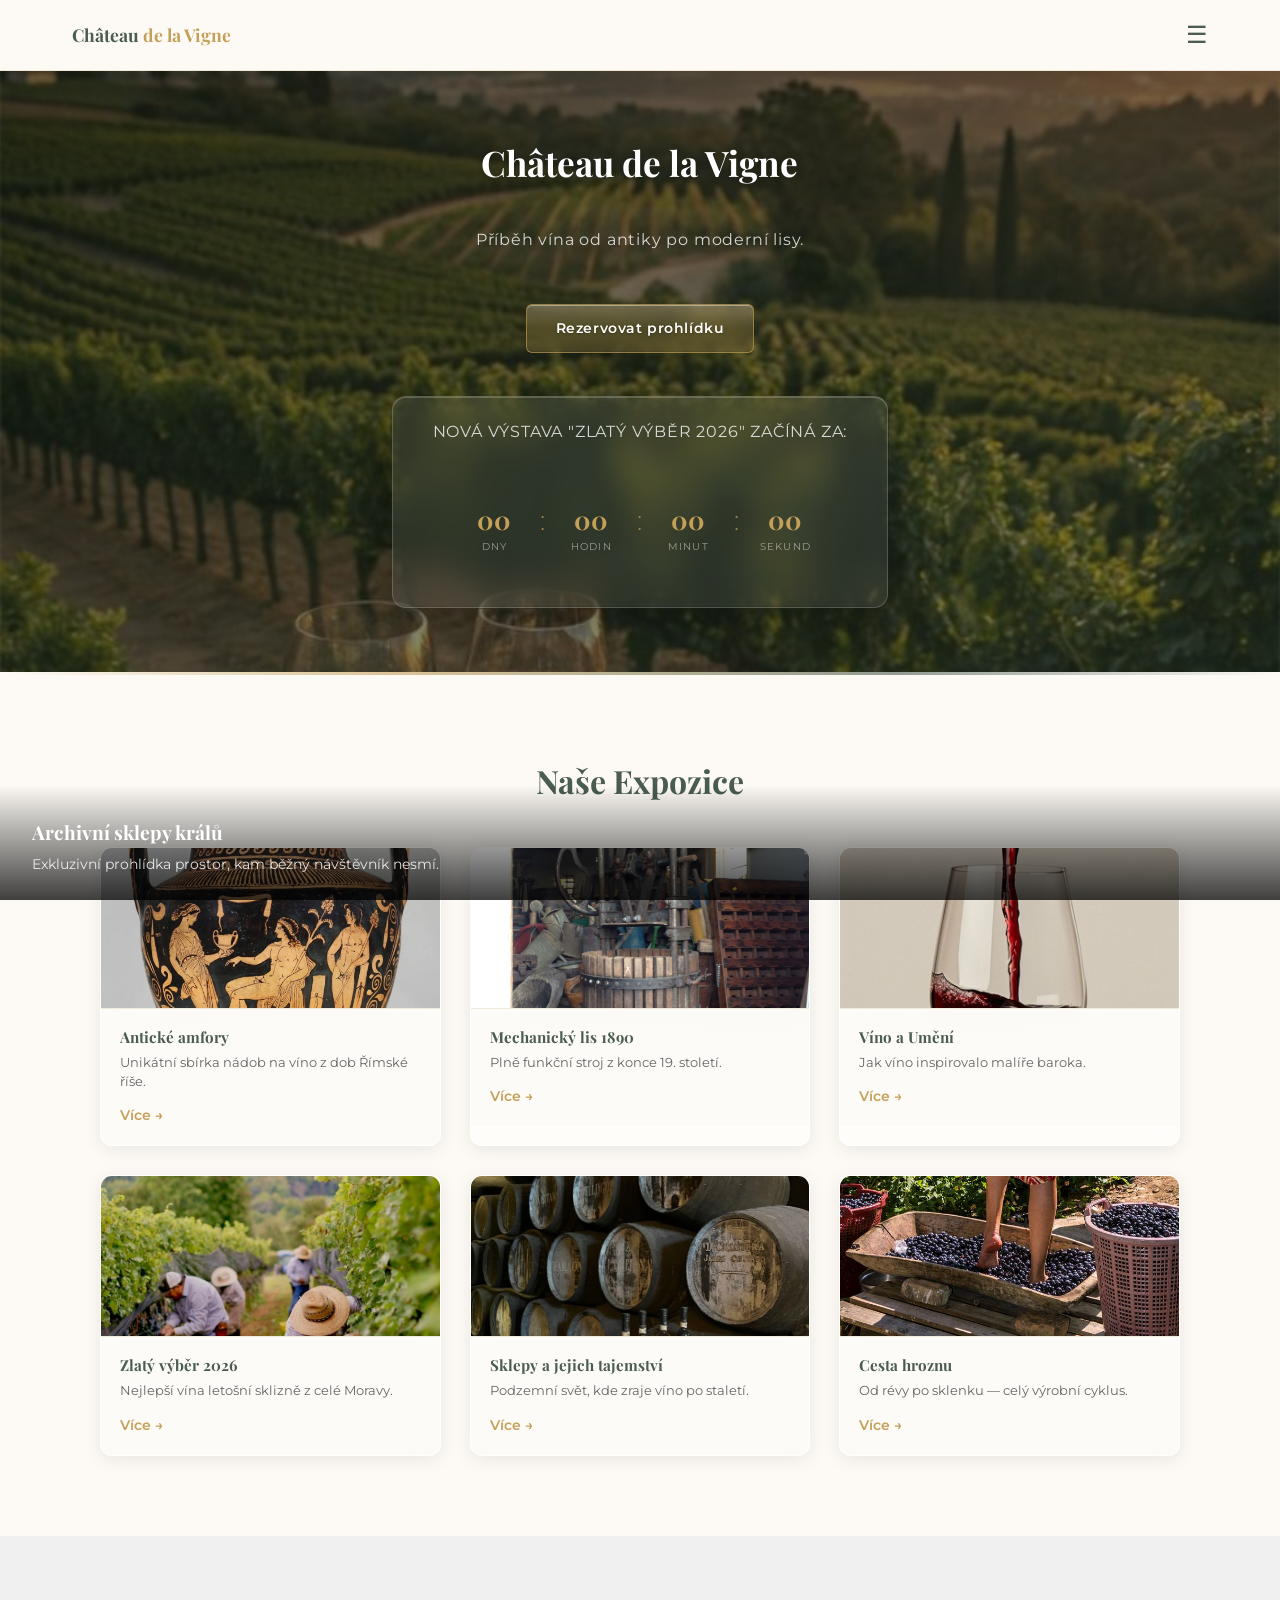
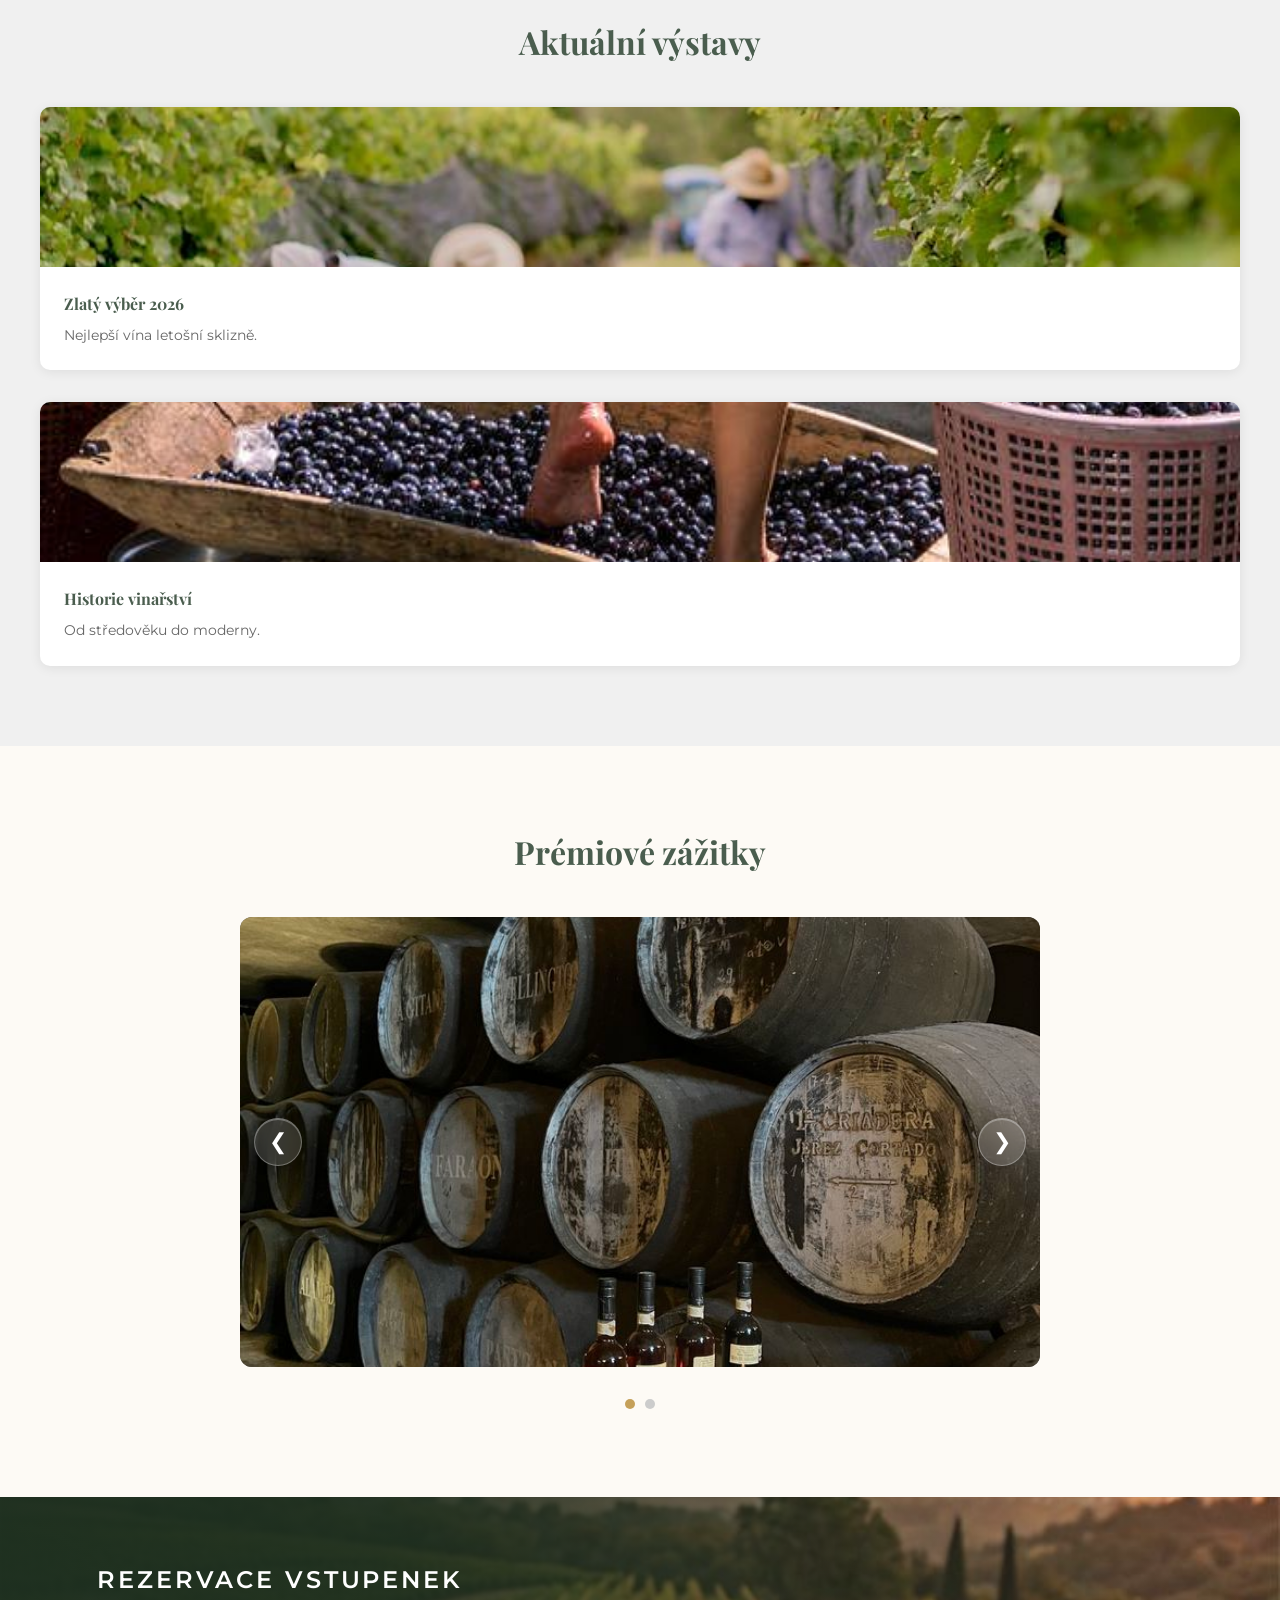
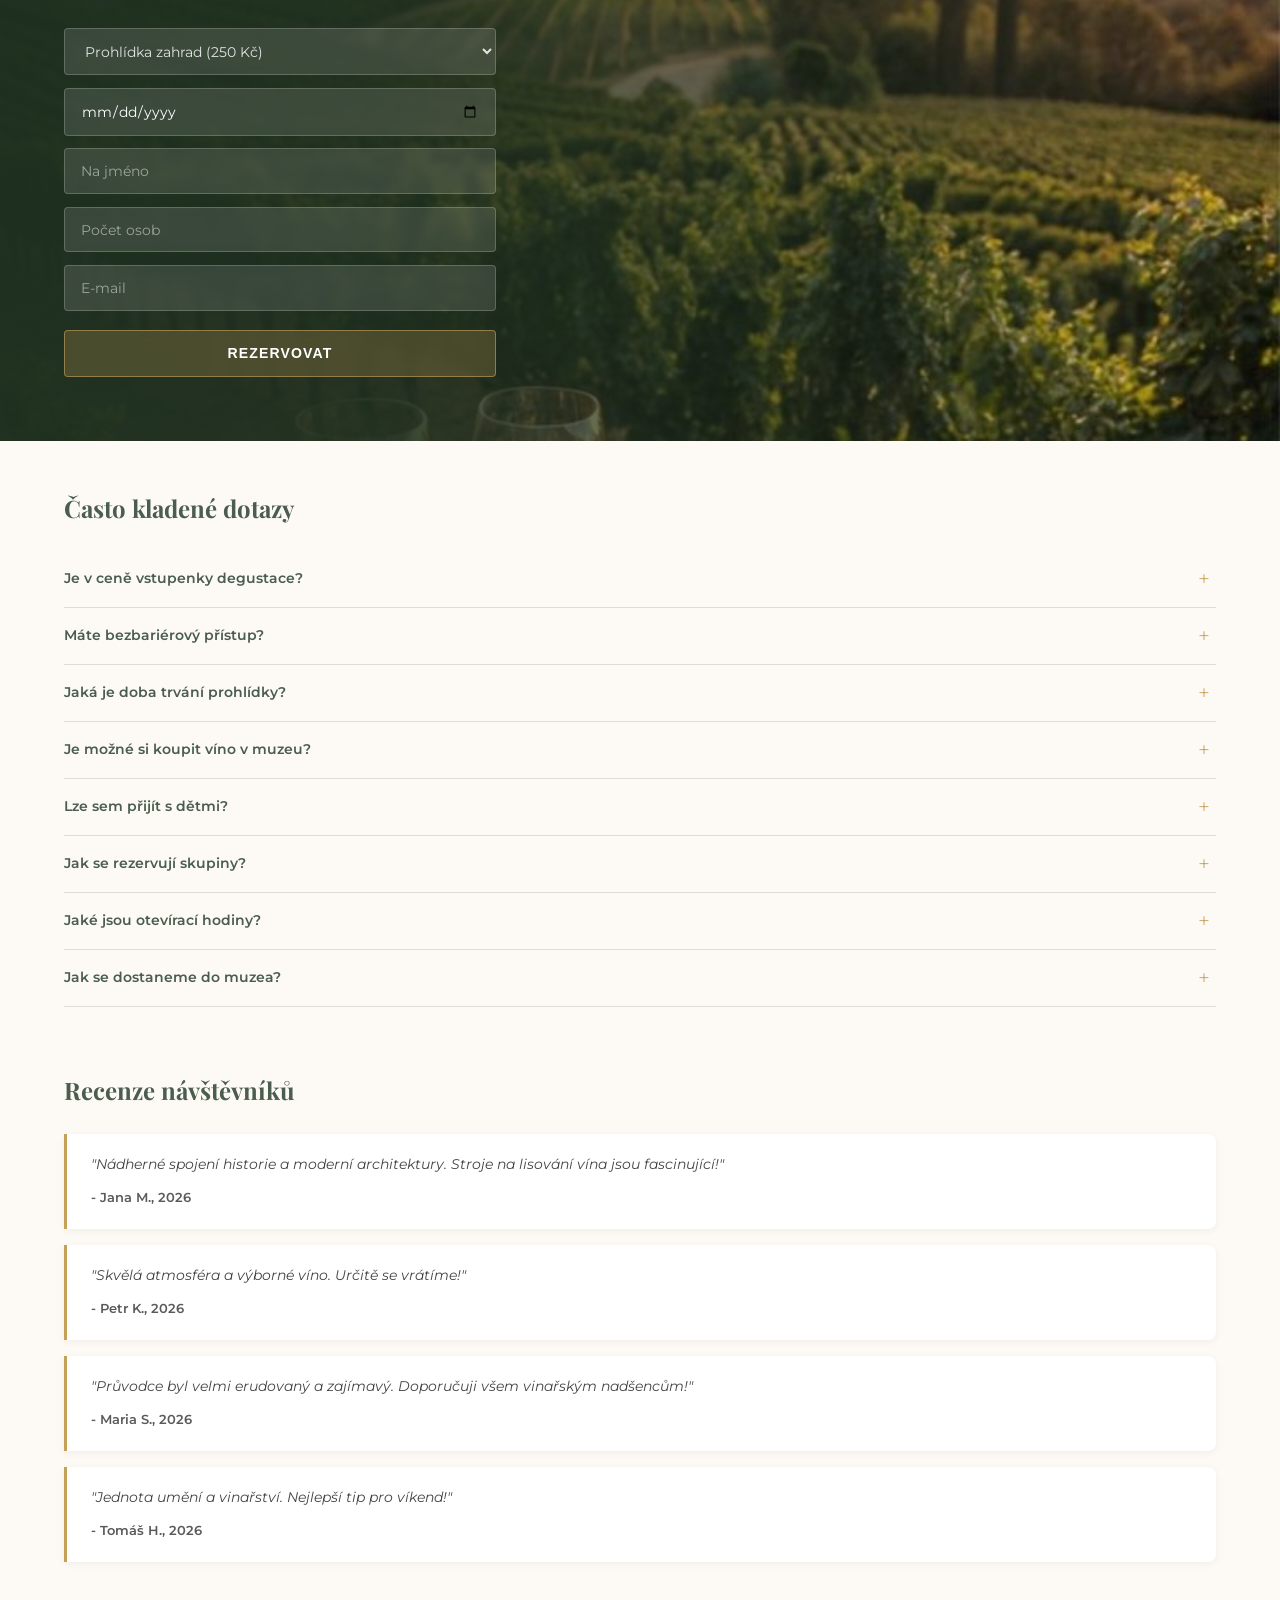
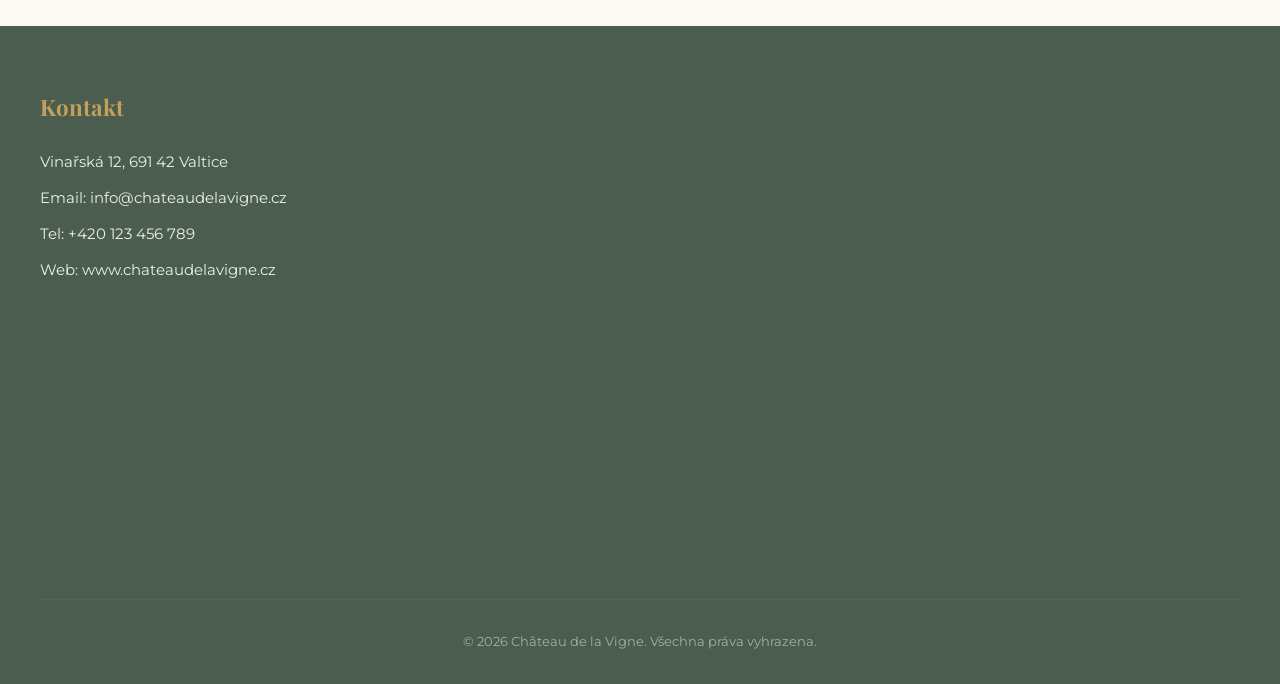
==== index.html @ 5d2e4eb8 "Update stylesheet and script version in index.html" ====
<!DOCTYPE html>
<html lang="cs">
<head>
<meta charset="UTF-8" />
<meta name="viewport" content="width=device-width, initial-scale=1.0" />
<title>Château de la Vigne | Muzeum vína</title>
<link rel="stylesheet" href="style.css?v=9">
<link href="https://fonts.googleapis.com/css2?family=Playfair+Display:ital,wght@0,700;1,400&family=Montserrat:wght@300;400;600&display=swap" rel="stylesheet" />
</head>
<body>

<!-- Sticky Navigace -->
<nav class="navbar" id="navbar">
    <div class="nav-container">
        <div class="logo">Château <span>de la Vigne</span></div>
        <ul class="nav-links" id="nav-links">
            <li><a href="#home">Domů</a></li>
            <li><a href="#expozice">Expozice</a></li>
            <li><a href="#premium">Prémiové</a></li>
            <li><a href="#rezervace">Vstupenky</a></li>
            <li><a href="#faq">FAQ</a></li>
            <li><a href="#kontakt">Kontakt</a></li>
        </ul>
        <div class="burger" id="burger">&#9776;</div>
    </div>
</nav>

<!-- Hero Banner + Countdown -->
<section id="home" class="hero" style="background-image: url('images/vinárna.jpg');">
    <div class="hero-content">
        <h1>Château de la Vigne</h1>
        <p>Příběh vína od antiky po moderní lisy.</p>
        <a href="#rezervace" class="cta-btn glass-btn">Rezervovat prohlídku</a>

        <div class="countdown-glass">
            <p class="countdown-title">Nová výstava "Zlatý výběr 2026" začíná za:</p>
            <div class="countdown-container">
                <div class="countdown-item">
                    <span class="countdown-value" id="days">00</span>
                    <span class="countdown-label">Dny</span>
                </div>
                <div class="countdown-sep">:</div>
                <div class="countdown-item">
                    <span class="countdown-value" id="hours">00</span>
                    <span class="countdown-label">Hodin</span>
                </div>
                <div class="countdown-sep">:</div>
                <div class="countdown-item">
                    <span class="countdown-value" id="minutes">00</span>
                    <span class="countdown-label">Minut</span>
                </div>
                <div class="countdown-sep">:</div>
                <div class="countdown-item">
                    <span class="countdown-value" id="seconds">00</span>
                    <span class="countdown-label">Sekund</span>
                </div>
            </div>
        </div>
    </div>
</section>

<!-- Separator -->
<hr class="section-divider" />

<!-- Přehled Expozic -->
<section id="expozice" class="prehled-expozic">
    <h2>Naše Expozice</h2>
    <div class="prehled-grid" id="prehled-grid"></div>
</section>

<!-- Aktuální Expozice -->
<section class="aktualni-expozice">
    <h2>Aktuální výstavy</h2>
    <div class="current-grid" id="current-grid"></div>
</section>

<!-- Carousel - Prémiové výstavy -->
<section id="premium" class="premiumne-vystavy">
    <h2>Prémiové zážitky</h2>
    <div class="carousel">
        <div class="carousel-slide-container">
            <div class="carousel-slide active">
                <img src="images/uvnitr.jpg" alt="Archivní sklepy" />
            </div>
            <div class="carousel-slide">
                <img src="images/makingwine.jpg" alt="Degustace" />
            </div>
        </div>
        <button class="carousel-btn prev" id="carousel-prev">&#10094;</button>
        <button class="carousel-btn next" id="carousel-next">&#10095;</button>
    </div>
    <div class="carousel-caption" id="carousel-caption">
        <h3>Archivní sklepy králů</h3>
        <p>Exkluzivní prohlídka prostor, kam běžný návštěvník nesmí.</p>
    </div>
    <div class="carousel-dots" id="carousel-dots"></div>
</section>

<!-- Rezervace/Vstupenky -->
<section id="rezervace" class="rezervace">
    <div class="rezervace-bg" id="rezervace-bg"></div>
    <div class="rezervace-overlay"></div>
    <div class="rezervace-inner">
        <h2>Rezervace vstupenek</h2>
        <div class="rezervace-form">
            <form id="booking-form">
                <select name="type" id="ticket-type">
                    <option value="zahrady">Prohlídka zahrad (250 Kč)</option>
                    <option value="sklepy">Sklepy & Dům (350 Kč)</option>
                    <option value="degustace">Degustace & Tvorba vína (590 Kč)</option>
                    <option value="bonus">Vše + Bonus program (890 Kč)</option>
                </select>
                <input type="date" name="date" required />
                <input type="text" name="name" placeholder="Na jméno" required />
                <input type="number" name="count" min="1" placeholder="Počet osob" required />
                <input type="email" name="email" placeholder="E-mail" required />
                <button type="submit" class="btn-reserve">Rezervovat</button>
            </form>
        </div>
    </div>
</section>

<!-- FAQ & Recenze -->
<section id="faq" class="info-section">
    <div class="faq">
        <h3>Často kladené dotazy</h3>
        <details>
            <summary>Je v ceně vstupenky degustace?</summary>
            <p>Degustace je součástí balíčku "Degustace & Tvorba vína" a "Vše + Bonus program". U základního vstupného lze dokoupit na místě za dodatečný poplatek 150 Kč.</p>
        </details>
        <details>
            <summary>Máte bezbariérový přístup?</summary>
            <p>Ano, celé muzeum včetně historických sklepů je přístupné výtahem. Máme i sociální zařízení pro osoby se zdravotním postižením.</p>
        </details>
        <details>
            <summary>Jaká je doba trvání prohlídky?</summary>
            <p>Prohlídka zahrad trvá 1-2 hodiny. Sklepy & Dům trvají 2 hodiny. Degustace & Tvorba vína trvá 3-4 hodiny. Bonus program trvá 5-6 hodin.</p>
        </details>
        <details>
            <summary>Je možné si koupit víno v muzeu?</summary>
            <p>Ano, v našem obchodu prodáváme výběr vín z místních vinařství. Příslušníci skupin mohou získat slevu 10%.</p>
        </details>
        <details>
            <summary>Lze sem přijít s dětmi?</summary>
            <p>Děti do 6 let mají vstup zdarma. Pro děti od 7 do 15 let nabízíme zvýhodněnou cenu 100 Kč. Máme také dětský edukační program.</p>
        </details>
        <details>
            <summary>Jak se rezervují skupiny?</summary>
            <p>Skupiny od 10 osob prosím rezervujte minimálně 2 týdny předem na email: groups@chateaudelavigne.cz. Skupiny dostávají slevu 15%.</p>
        </details>
        <details>
            <summary>Jaké jsou otevírací hodiny?</summary>
            <p>Otevřeno úterý - neděle, 10:00 - 18:00. V pondělí jsme zavřeni. V letních měsících (červen-srpen) otevřeno denně.</p>
        </details>
        <details>
            <summary>Jak se dostaneme do muzea?</summary>
            <p>Muzeum se nachází ve Valtici. Lze se sem dostat autem (volné parkoviště), vlakem (zastávka Valtice) nebo autobusem. Nejbližší letiště je Brno (50 km).</p>
        </details>
    </div>
    <div class="reviews">
        <h3>Recenze návštěvníků</h3>
        <div class="review-item">
            <p>"Nádherné spojení historie a moderní architektury. Stroje na lisování vína jsou fascinující!"</p>
            <span>- Jana M., 2026</span>
        </div>
        <div class="review-item">
            <p>"Skvělá atmosféra a výborné víno. Určitě se vrátíme!"</p>
            <span>- Petr K., 2026</span>
        </div>
        <div class="review-item">
            <p>"Průvodce byl velmi erudovaný a zajímavý. Doporučuji všem vinařským nadšencům!"</p>
            <span>- Maria S., 2026</span>
        </div>
        <div class="review-item">
            <p>"Jednota umění a vinařství. Nejlepší tip pro víkend!"</p>
            <span>- Tomáš H., 2026</span>
        </div>
    </div>
</section>

<!-- Kontakt a mapa -->
<footer id="kontakt" class="kontakt">
    <div class="kontakt-wrapper">
        <div class="kontakt-info">
            <h3>Kontakt</h3>
            <p>Vinařská 12, 691 42 Valtice</p>
            <p>Email: info@chateaudelavigne.cz</p>
            <p>Tel: +420 123 456 789</p>
            <p>Web: www.chateaudelavigne.cz</p>
        </div>
        <div class="kontakt-mapa">
            <iframe src="https://www.google.com/maps/embed?pb=!1m18!1m12!1m3!1d2549.5632345857996!2d16.99897!3d48.70563!2m3!1f0!2f0!3f0!3m2!1i1024!2i768!4f13.1!3m3!1m2!1s0x470c394c0e0f0001%3A0x1234567890abcdef!2sVin%C3%A1rsk%C3%A1%2012%2C%20691%2042%20Valtice!5e0!3m2!1scs!2scz!4v1234567890" allowfullscreen="" loading="lazy" referrerpolicy="no-referrer-when-downgrade"></iframe>
        </div>
    </div>
    <p class="copy">&copy; 2026 Château de la Vigne. Všechna práva vyhrazena.</p>
</footer>

<!-- Modal pro expozice -->
<div class="expo-modal-overlay" id="expo-modal-overlay">
    <div class="expo-modal">
        <button class="expo-modal-close" id="expo-modal-close">&times;</button>
        <div class="expo-modal-img" id="expo-modal-img"></div>
        <div class="expo-modal-body">
            <span class="expo-modal-category" id="expo-modal-category"></span>
            <h2 id="expo-modal-title"></h2>
            <div class="expo-modal-meta">
                <div class="expo-meta-item">
                    <span class="meta-label">Od – Do</span>
                    <span class="meta-value" id="expo-modal-dates"></span>
                </div>
                <div class="expo-meta-item">
                    <span class="meta-label">Vstupné</span>
                    <span class="meta-value" id="expo-modal-price"></span>
                </div>
            </div>
            <p id="expo-modal-desc"></p>
            <div class="expo-modal-includes">
                <h4>Co je součástí</h4>
                <ul id="expo-modal-includes"></ul>
            </div>
            <a href="#rezervace" class="glass-btn expo-modal-btn" id="expo-modal-reserve">Rezervovat vstupenku</a>
        </div>
    </div>
</div>

<script src="script.js?v=9"></script>
</body>
</html>
---- style.css ----
:root {
    --primary: #4a5d4e;
    --gold: #c5a059;
    --bg: #fdfaf5;
    --text: #2c2c2c;
    --light-gray: #f0f0f0;
    --dark-gray: #5a5a5a;
}

* {
    margin: 0;
    padding: 0;
    box-sizing: border-box;
}

body {
    font-family: 'Montserrat', sans-serif;
    background-color: var(--bg);
    color: var(--text);
    line-height: 1.6;
}

h1, h2, h3, .logo {
    font-family: 'Playfair Display', serif;
}

/* ===== GLASS BUTTON SYSTEM ===== */
.glass-btn {
    display: inline-block;
    padding: 0.75rem 1.8rem;
    border-radius: 6px;
    font-weight: 600;
    font-family: 'Montserrat', sans-serif;
    font-size: 0.9rem;
    letter-spacing: 0.04em;
    text-decoration: none;
    cursor: pointer;
    border: 1px solid rgba(255, 255, 255, 0.35);
    background: rgba(255, 255, 255, 0.15);
    backdrop-filter: blur(12px);
    -webkit-backdrop-filter: blur(12px);
    box-shadow:
        0 4px 16px rgba(0, 0, 0, 0.15),
        inset 0 1px 0 rgba(255, 255, 255, 0.4),
        inset 0 -1px 0 rgba(0, 0, 0, 0.08);
    color: white;
    text-shadow: 0 1px 2px rgba(0,0,0,0.25);
    transition: all 0.25s ease;
    position: relative;
    overflow: hidden;
}

.glass-btn::before {
    content: '';
    position: absolute;
    top: 0; left: 0; right: 0;
    height: 50%;
    background: linear-gradient(to bottom, rgba(255,255,255,0.18), transparent);
    border-radius: 6px 6px 0 0;
    pointer-events: none;
}

.glass-btn:hover {
    background: rgba(255, 255, 255, 0.25);
    border-color: rgba(255, 255, 255, 0.55);
    box-shadow:
        0 6px 24px rgba(0, 0, 0, 0.2),
        inset 0 1px 0 rgba(255, 255, 255, 0.5),
        inset 0 -1px 0 rgba(0, 0, 0, 0.1);
    transform: translateY(-1px);
}

.glass-btn:active {
    transform: translateY(0);
    box-shadow:
        0 2px 8px rgba(0, 0, 0, 0.15),
        inset 0 1px 0 rgba(255, 255, 255, 0.3);
}

/* Dark background glass btn (hero, footer contexts) */
.hero .glass-btn,
.nova-vystava .glass-btn {
    border-color: rgba(197, 160, 89, 0.6);
    background: rgba(197, 160, 89, 0.2);
    color: white;
}

.hero .glass-btn:hover,
.nova-vystava .glass-btn:hover {
    background: rgba(197, 160, 89, 0.35);
    border-color: rgba(197, 160, 89, 0.8);
}

/* ===== NAVIGACE ===== */
.navbar {
    background: rgba(253, 250, 245, 0.92);
    border-bottom: 1px solid rgba(197, 160, 89, 0.2);
    position: sticky;
    top: 0;
    z-index: 100;
    backdrop-filter: blur(8px);
    -webkit-backdrop-filter: blur(8px);
}

.nav-container {
    max-width: 1200px;
    margin: 0 auto;
    display: flex;
    justify-content: space-between;
    align-items: center;
    padding: 1rem 2rem;
}

.logo {
    font-weight: bold;
    font-size: 1.1rem;
    color: var(--primary);
}

.logo span {
    color: var(--gold);
}

.nav-links {
    display: flex;
    list-style: none;
    gap: 2rem;
}

.nav-links a {
    text-decoration: none;
    color: var(--text);
    font-weight: 600;
    font-size: 0.85rem;
    letter-spacing: 0.03em;
    transition: color 0.3s;
}

.nav-links a:hover {
    color: var(--gold);
}

.burger {
    display: none;
    font-size: 1.5rem;
    cursor: pointer;
    color: var(--primary);
    background: none;
    border: none;
}

/* ===== HERO ===== */
.hero {
    background-color: #3a4a3a;
    background-size: cover;
    background-position: center;
    padding: 6rem 2rem;
    text-align: center;
    min-height: 480px;
    display: flex;
    align-items: center;
    justify-content: center;
    position: relative;
    overflow: hidden;
}

.hero::before {
    content: '';
    position: absolute;
    inset: 0;
    background: linear-gradient(160deg, rgba(20,30,20,0.65) 0%, rgba(40,55,40,0.55) 100%);
    z-index: 0;
}

.hero-content {
    max-width: 560px;
    position: relative;
    z-index: 1;
}

.hero h1 {
    font-size: 3.2rem;
    color: white;
    margin-bottom: 1rem;
    text-shadow: 0 2px 8px rgba(0,0,0,0.3);
}

.hero p {
    font-size: 1rem;
    color: rgba(255,255,255,0.8);
    margin-bottom: 2rem;
    letter-spacing: 0.05em;
}

/* ===== HERO ===== */
.hero {
    background-color: #3a4a3a;
    background-size: cover;
    background-position: center;
    padding: 5rem 2rem 4rem;
    text-align: center;
    min-height: 580px;
    display: flex;
    align-items: center;
    justify-content: center;
    position: relative;
    overflow: hidden;
}

.hero::before {
    content: '';
    position: absolute;
    inset: 0;
    background: linear-gradient(160deg, rgba(15,25,15,0.6) 0%, rgba(35,50,35,0.5) 100%);
    z-index: 0;
}

.hero-content {
    max-width: 640px;
    position: relative;
    z-index: 1;
    display: flex;
    flex-direction: column;
    align-items: center;
    gap: 1.2rem;
}

/* Glass countdown inside hero */
.countdown-glass {
    margin-top: 1.5rem;
    background: rgba(255, 255, 255, 0.08);
    backdrop-filter: blur(16px);
    -webkit-backdrop-filter: blur(16px);
    border: 1px solid rgba(255, 255, 255, 0.18);
    border-radius: 14px;
    padding: 1.4rem 2.5rem;
    box-shadow:
        0 8px 32px rgba(0,0,0,0.25),
        inset 0 1px 0 rgba(255,255,255,0.2),
        inset 0 -1px 0 rgba(0,0,0,0.1);
    width: 100%;
    max-width: 500px;
}

.countdown-title {
    font-size: 0.75rem;
    letter-spacing: 0.08em;
    text-transform: uppercase;
    color: rgba(255,255,255,0.65);
    margin-bottom: 1rem;
    font-family: 'Montserrat', sans-serif;
}

.countdown-container {
    display: flex;
    justify-content: center;
    align-items: center;
    gap: 0.5rem;
}

.countdown-item {
    display: flex;
    flex-direction: column;
    align-items: center;
    min-width: 60px;
}

.countdown-sep {
    font-size: 1.6rem;
    color: var(--gold);
    font-weight: 300;
    margin-bottom: 1.2rem;
    opacity: 0.7;
}

.countdown-value {
    font-size: 2.2rem;
    font-weight: 700;
    font-family: 'Playfair Display', serif;
    color: var(--gold);
    line-height: 1;
}

.countdown-label {
    font-size: 0.65rem;
    letter-spacing: 0.1em;
    text-transform: uppercase;
    color: rgba(255,255,255,0.5);
    margin-top: 0.4rem;
}

/* ===== SEPARATOR ===== */
.section-divider {
    border: none;
    height: 3px;
    background: linear-gradient(90deg, transparent 0%, var(--gold) 30%, var(--primary) 70%, transparent 100%);
    margin: 0;
    opacity: 0.6;
}

/* ===== PŘEHLED EXPOZIC ===== */
.prehled-expozic {
    padding: 5rem 2rem;
    max-width: 1200px;
    width: 100%;
    margin: 0 auto;
    box-sizing: border-box;
}

.prehled-expozic h2,
.aktualni-expozice h2,
.premiumne-vystavy h2,
.rezervace h2,
.info-section h3 {
    text-align: center;
    margin-bottom: 2.5rem;
    font-size: 2rem;
    color: var(--primary);
}

.prehled-grid {
    display: grid;
    grid-template-columns: 30% 30% 30% !important;
    gap: 1.8rem;
    justify-content: center;
    width: 100%;
}

.expo-card {
    min-width: 0;
    display: flex !important;
    flex-direction: column !important;
    background: rgba(255,255,255,0.5);
    backdrop-filter: blur(8px);
    -webkit-backdrop-filter: blur(8px);
    border: 1px solid rgba(255,255,255,0.8);
    border-radius: 12px;
    overflow: hidden;
    box-shadow: 0 4px 18px rgba(0,0,0,0.08), inset 0 1px 0 rgba(255,255,255,0.9);
    transition: transform 0.3s, box-shadow 0.3s;
}

.expo-card:hover {
    transform: translateY(-6px);
    box-shadow: 0 14px 36px rgba(0,0,0,0.13), inset 0 1px 0 rgba(255,255,255,0.9);
}

.expo-card-img {
    width: 100%;
    height: 160px;
    flex-shrink: 0;
    background: var(--light-gray) center/cover no-repeat;
}

.expo-card-content {
    padding: 1rem 1.2rem 1.1rem;
    background: rgba(253,250,245,0.72);
    backdrop-filter: blur(16px);
    -webkit-backdrop-filter: blur(16px);
    border-top: 1px solid rgba(197,160,89,0.18);
}

.expo-card-content h3 {
    margin-bottom: 0.25rem;
    font-size: 0.95rem;
    color: var(--primary);
}

.expo-card-content p {
    font-size: 0.82rem;
    color: #666;
    margin-bottom: 0.7rem;
    line-height: 1.45;
    display: -webkit-box;
    -webkit-line-clamp: 2;
    -webkit-box-orient: vertical;
    overflow: hidden;
}

.expo-card-link {
    color: var(--gold);
    text-decoration: none;
    font-weight: 600;
    font-size: 0.88rem;
    transition: color 0.2s;
}

.expo-card-link:hover {
    color: var(--primary);
}

/* ===== AKTUÁLNÍ EXPOZICE ===== */
.aktualni-expozice {
    padding: 5rem 2rem;
    background: var(--light-gray);
}

.aktualni-expozice > h2 {
    max-width: 1200px;
    margin: 0 auto 2.5rem;
}

.current-grid {
    display: grid;
    grid-template-columns: repeat(auto-fit, minmax(300px, 1fr));
    gap: 2rem;
    max-width: 1200px;
    margin: 0 auto;
}

.current-expo {
    background: white;
    border-radius: 10px;
    overflow: hidden;
    display: flex;
    gap: 0;
    box-shadow: 0 2px 12px rgba(0,0,0,0.08);
}

.current-expo-img {
    width: 140px;
    min-height: 140px;
    background: var(--light-gray);
    flex-shrink: 0;
}

.current-expo-content {
    padding: 1.5rem;
    flex: 1;
    display: flex;
    flex-direction: column;
    justify-content: center;
}

.current-expo-content h3 {
    margin-bottom: 0.5rem;
    font-size: 1rem;
    color: var(--primary);
}

.current-expo-content p {
    font-size: 0.85rem;
    color: #666;
}

/* ===== CAROUSEL ===== */
.premiumne-vystavy {
    padding: 5rem 2rem;
    max-width: 1200px;
    margin: 0 auto;
}

.carousel {
    position: relative;
    max-width: 800px;
    margin: 0 auto 1.5rem;
    border-radius: 12px;
    overflow: hidden;
    background: var(--dark-gray);
}

.carousel-slide-container {
    position: relative;
    width: 100%;
    padding-bottom: 56.25%;
}

.carousel-slide {
    position: absolute;
    top: 0; left: 0;
    width: 100%; height: 100%;
    display: none;
}

.carousel-slide.active {
    display: block;
}

.carousel-slide img {
    width: 100%;
    height: 100%;
    object-fit: cover;
}

.carousel-caption {
    position: absolute;
    bottom: 0; left: 0; right: 0;
    background: linear-gradient(to top, rgba(0,0,0,0.75) 0%, transparent 100%);
    color: white;
    padding: 2rem 2rem 1.5rem;
}

.carousel-caption h3 {
    font-size: 1.2rem;
    margin-bottom: 0.3rem;
}

.carousel-caption p {
    font-size: 0.9rem;
    opacity: 0.85;
}

/* Glass carousel buttons */
.carousel-btn {
    position: absolute;
    top: 50%;
    transform: translateY(-50%);
    background: rgba(255,255,255,0.15);
    backdrop-filter: blur(10px);
    -webkit-backdrop-filter: blur(10px);
    color: white;
    border: 1px solid rgba(255,255,255,0.3);
    font-size: 1.4rem;
    width: 48px;
    height: 48px;
    display: flex;
    align-items: center;
    justify-content: center;
    border-radius: 50%;
    cursor: pointer;
    z-index: 10;
    transition: all 0.25s ease;
    box-shadow: 0 2px 12px rgba(0,0,0,0.2), inset 0 1px 0 rgba(255,255,255,0.3);
}

.carousel-btn:hover {
    background: rgba(255,255,255,0.28);
    border-color: rgba(255,255,255,0.55);
    box-shadow: 0 4px 20px rgba(0,0,0,0.3), inset 0 1px 0 rgba(255,255,255,0.4);
}

.carousel-btn.prev { left: 14px; }
.carousel-btn.next { right: 14px; }

.carousel-dots {
    text-align: center;
}

.dot {
    display: inline-block;
    width: 10px;
    height: 10px;
    border-radius: 50%;
    background: #ccc;
    margin: 0 5px;
    cursor: pointer;
    transition: background 0.3s;
}

.dot.active {
    background: var(--gold);
}

/* ===== REZERVACE ===== */
.rezervace {
    position: relative;
    min-height: 520px;
    display: flex;
    align-items: center;
    overflow: hidden;
}

/* Obrázek na pozadí – JS nastaví background-image */
.rezervace-bg {
    position: absolute;
    inset: 0;
    background: var(--primary) center/cover no-repeat;
    z-index: 0;
}

/* Tmavě zelený gradient zleva mizí doprava */
.rezervace-overlay {
    position: absolute;
    inset: 0;
    background: linear-gradient(
        to right,
        rgba(30, 48, 32, 0.97) 0%,
        rgba(30, 48, 32, 0.9) 30%,
        rgba(30, 48, 32, 0.5) 60%,
        rgba(30, 48, 32, 0.0) 100%
    );
    z-index: 1;
}

/* Formulář vlevo nad overlayem */
.rezervace-inner {
    position: relative;
    z-index: 2;
    padding: 4rem 5%;
    width: 100%;
    max-width: 560px;
}

.rezervace-inner h2 {
    color: white;
    font-size: 1.5rem;
    letter-spacing: 0.12em;
    text-transform: uppercase;
    margin-bottom: 1.8rem;
    font-family: 'Montserrat', sans-serif;
    font-weight: 600;
}

.rezervace-form form {
    display: flex;
    flex-direction: column;
    gap: 0.8rem;
}

.rezervace-form input,
.rezervace-form select {
    padding: 0.8rem 1rem;
    border: 1px solid rgba(255,255,255,0.2);
    border-radius: 4px;
    font-size: 0.88rem;
    font-family: inherit;
    background: rgba(255,255,255,0.12);
    color: white;
    backdrop-filter: blur(4px);
    transition: border-color 0.2s, background 0.2s;
}

.rezervace-form input::placeholder,
.rezervace-form select option {
    color: rgba(255,255,255,0.5);
}

.rezervace-form select {
    color: rgba(255,255,255,0.85);
}

.rezervace-form input:focus,
.rezervace-form select:focus {
    outline: none;
    border-color: var(--gold);
    background: rgba(255,255,255,0.18);
}

.btn-reserve {
    margin-top: 0.4rem;
    background: rgba(197,160,89,0.25);
    color: white;
    padding: 0.9rem;
    border: 1px solid rgba(197,160,89,0.6);
    border-radius: 4px;
    font-weight: 600;
    font-size: 0.88rem;
    letter-spacing: 0.08em;
    text-transform: uppercase;
    cursor: pointer;
    backdrop-filter: blur(8px);
    transition: all 0.25s ease;
}

.btn-reserve:hover {
    background: rgba(197,160,89,0.45);
    border-color: var(--gold);
    transform: translateY(-1px);
}



/* ===== FAQ & RECENZE ===== */
.info-section {
    display: grid;
    grid-template-columns: 1fr 1fr;
    gap: 4rem;
    max-width: 1200px;
    margin: 0 auto;
    padding: 5rem 2rem;
    align-items: start;
}

.faq {
    min-width: 0; /* prevents grid blowout */
}

.reviews {
    min-width: 0;
}

.info-section .faq > h3,
.info-section .reviews > h3 {
    font-size: 1.5rem;
    margin-bottom: 1.5rem;
    color: var(--primary);
    text-align: left;
    font-family: 'Playfair Display', serif;
}

details {
    border-bottom: 1px solid #e0ddd8;
    padding: 0;
    overflow: hidden;
}

details summary {
    cursor: pointer;
    font-weight: 600;
    font-size: 0.88rem;
    display: grid;
    grid-template-columns: 1fr auto;
    gap: 1rem;
    align-items: center;
    user-select: none;
    color: var(--primary);
    padding: 1rem 0;
    line-height: 1.4;
    /* Remove all native markers */
    list-style: none;
    -webkit-appearance: none;
    appearance: none;
}

/* Remove native arrow in all browsers */
details summary::-webkit-details-marker,
details summary::marker {
    display: none;
    content: '';
}

details summary::after {
    content: '+';
    font-size: 1.3rem;
    font-weight: 300;
    color: var(--gold);
    line-height: 1;
    width: 24px;
    height: 24px;
    display: flex;
    align-items: center;
    justify-content: center;
    flex-shrink: 0;
    transition: transform 0.25s ease;
}

details[open] summary::after {
    transform: rotate(45deg);
}

details p {
    padding: 0 0 1rem 0;
    font-size: 0.87rem;
    color: #555;
    line-height: 1.75;
    margin: 0;
}

.review-item {
    background: white;
    border-left: 3px solid var(--gold);
    padding: 1.2rem 1.5rem;
    border-radius: 0 8px 8px 0;
    margin-bottom: 1rem;
    box-shadow: 0 2px 8px rgba(0,0,0,0.05);
}

.review-item p {
    font-size: 0.9rem;
    color: #444;
    font-style: italic;
    margin-bottom: 0.5rem;
    line-height: 1.6;
}

.review-item span {
    font-size: 0.8rem;
    color: var(--dark-gray);
    font-weight: 600;
}

/* ===== KONTAKT / FOOTER ===== */
.kontakt {
    background: var(--primary);
    color: white;
    padding: 4rem 2rem 2rem;
}

.kontakt-wrapper {
    max-width: 1200px;
    margin: 0 auto 2rem;
    display: grid;
    grid-template-columns: 1fr 1fr;
    gap: 2rem;
}

.kontakt-info h3 {
    margin-bottom: 1.5rem;
    font-size: 1.4rem;
    color: var(--gold);
}

.kontakt-info p {
    margin-bottom: 0.75rem;
    font-size: 0.95rem;
    opacity: 0.9;
}

.kontakt-mapa {
    border-radius: 10px;
    overflow: hidden;
    height: 280px;
}

.kontakt-mapa iframe {
    width: 100%;
    height: 100%;
    border: none;
}

.copy {
    text-align: center;
    font-size: 0.8rem;
    opacity: 0.5;
    max-width: 1200px;
    margin: 0 auto;
    padding-top: 2rem;
    border-top: 1px solid rgba(255,255,255,0.1);
}

/* ===== EXPO MODAL ===== */
.expo-modal-overlay {
    position: fixed;
    inset: 0;
    background: rgba(10, 18, 10, 0.78);
    backdrop-filter: blur(6px);
    -webkit-backdrop-filter: blur(6px);
    z-index: 999;
    display: flex;
    align-items: center;
    justify-content: center;
    padding: 1.5rem;
    opacity: 0;
    pointer-events: none;
    transition: opacity 0.3s ease;
}

.expo-modal-overlay.active {
    opacity: 1;
    pointer-events: all;
}

.expo-modal {
    background: var(--bg);
    border-radius: 14px;
    max-width: 680px;
    width: 100%;
    max-height: 90vh;
    overflow-y: auto;
    box-shadow: 0 24px 60px rgba(0,0,0,0.45);
    position: relative;
    transform: translateY(20px) scale(0.97);
    transition: transform 0.3s ease;
}

.expo-modal-overlay.active .expo-modal {
    transform: translateY(0) scale(1);
}

.expo-modal-close {
    position: absolute;
    top: 1rem;
    right: 1rem;
    background: rgba(0,0,0,0.12);
    border: none;
    width: 36px;
    height: 36px;
    border-radius: 50%;
    font-size: 1.2rem;
    cursor: pointer;
    color: white;
    display: flex;
    align-items: center;
    justify-content: center;
    z-index: 10;
    transition: background 0.2s;
}

.expo-modal-close:hover {
    background: rgba(0,0,0,0.3);
}

.expo-modal-img {
    height: 260px;
    background: var(--light-gray) center/cover no-repeat;
    border-radius: 14px 14px 0 0;
}

.expo-modal-body {
    padding: 2rem 2.5rem 2.5rem;
    display: flex;
    flex-direction: column;
    gap: 1rem;
}

.expo-modal-category {
    font-size: 0.72rem;
    font-weight: 600;
    letter-spacing: 0.12em;
    text-transform: uppercase;
    color: var(--gold);
}

.expo-modal-body h2 {
    font-size: 1.7rem;
    color: var(--primary);
    line-height: 1.2;
    margin: 0;
}

.expo-modal-meta {
    display: flex;
    gap: 2rem;
    padding: 1rem 1.2rem;
    background: var(--light-gray);
    border-radius: 8px;
}

.expo-meta-item {
    display: flex;
    flex-direction: column;
    gap: 0.2rem;
}

.meta-label {
    font-size: 0.7rem;
    text-transform: uppercase;
    letter-spacing: 0.08em;
    color: var(--dark-gray);
    font-weight: 600;
}

.meta-value {
    font-size: 1rem;
    font-weight: 600;
    color: var(--text);
}

.expo-modal-body > p {
    font-size: 0.9rem;
    color: #555;
    line-height: 1.75;
    margin: 0;
}

.expo-modal-includes h4 {
    font-size: 0.8rem;
    text-transform: uppercase;
    letter-spacing: 0.08em;
    color: var(--dark-gray);
    margin-bottom: 0.6rem;
    font-family: 'Montserrat', sans-serif;
}

.expo-modal-includes ul {
    list-style: none;
    display: flex;
    flex-direction: column;
    gap: 0.4rem;
}

.expo-modal-includes ul li {
    font-size: 0.88rem;
    color: var(--text);
    padding-left: 1.2rem;
    position: relative;
}

.expo-modal-includes ul li::before {
    content: '✦';
    position: absolute;
    left: 0;
    color: var(--gold);
    font-size: 0.6rem;
    top: 0.2rem;
}

.expo-modal-btn {
    margin-top: 0.5rem;
    text-align: center;
    background: rgba(74, 93, 78, 0.9);
    border-color: rgba(255,255,255,0.25);
    align-self: flex-start;
}

.expo-modal-btn:hover {
    background: rgba(74, 93, 78, 1);
}

/* ===== TABLET ===== */
@media (max-width: 1024px) and (min-width: 769px) {
    .prehled-grid {
        grid-template-columns: repeat(2, 1fr);
    }
}

/* ===== RESPONZIVITA ===== */
@media (max-width: 768px) {
    .expo-modal-body {
        padding: 1.5rem;
    }
    .expo-modal-meta {
        flex-direction: column;
        gap: 0.8rem;
    }
    .countdown-glass {
        padding: 1.2rem 1.5rem;
    }
    .countdown-value {
        font-size: 1.7rem;
    }
}
    .nav-links {
        display: none;
        position: absolute;
        top: 60px;
        right: 0;
        flex-direction: column;
        background: rgba(253,250,245,0.97);
        backdrop-filter: blur(10px);
        width: 220px;
        gap: 0;
        border: 1px solid rgba(197,160,89,0.2);
        border-radius: 0 0 8px 8px;
        box-shadow: 0 8px 20px rgba(0,0,0,0.1);
    }

    .nav-links.active {
        display: flex;
    }

    .nav-links li {
        border-bottom: 1px solid rgba(0,0,0,0.06);
    }

    .nav-links li a {
        display: block;
        padding: 0.9rem 1.5rem;
    }

    .burger {
        display: block;
    }

    .hero {
        min-height: 360px;
        padding: 4rem 1.5rem;
    }

    .hero h1 {
        font-size: 2.2rem;
    }

    .countdown-container {
        gap: 1rem;
        padding: 1.5rem;
    }

    .countdown-value {
        font-size: 1.6rem;
    }

    .prehled-grid {
        grid-template-columns: 1fr;
    }

    .current-grid {
        grid-template-columns: 1fr;
    }

    .current-expo {
        flex-direction: column;
    }

    .current-expo-img {
        width: 100%;
        height: 160px;
    }

    .rezervace-wrapper {
        grid-template-columns: 1fr;
    }

    .form-row {
        grid-template-columns: 1fr;
    }

    .info-section {
        grid-template-columns: 1fr;
        padding: 3rem 1.5rem;
    }

    .kontakt-wrapper {
        grid-template-columns: 1fr;
    }

    .kontakt-mapa {
        height: 240px;
    }
}
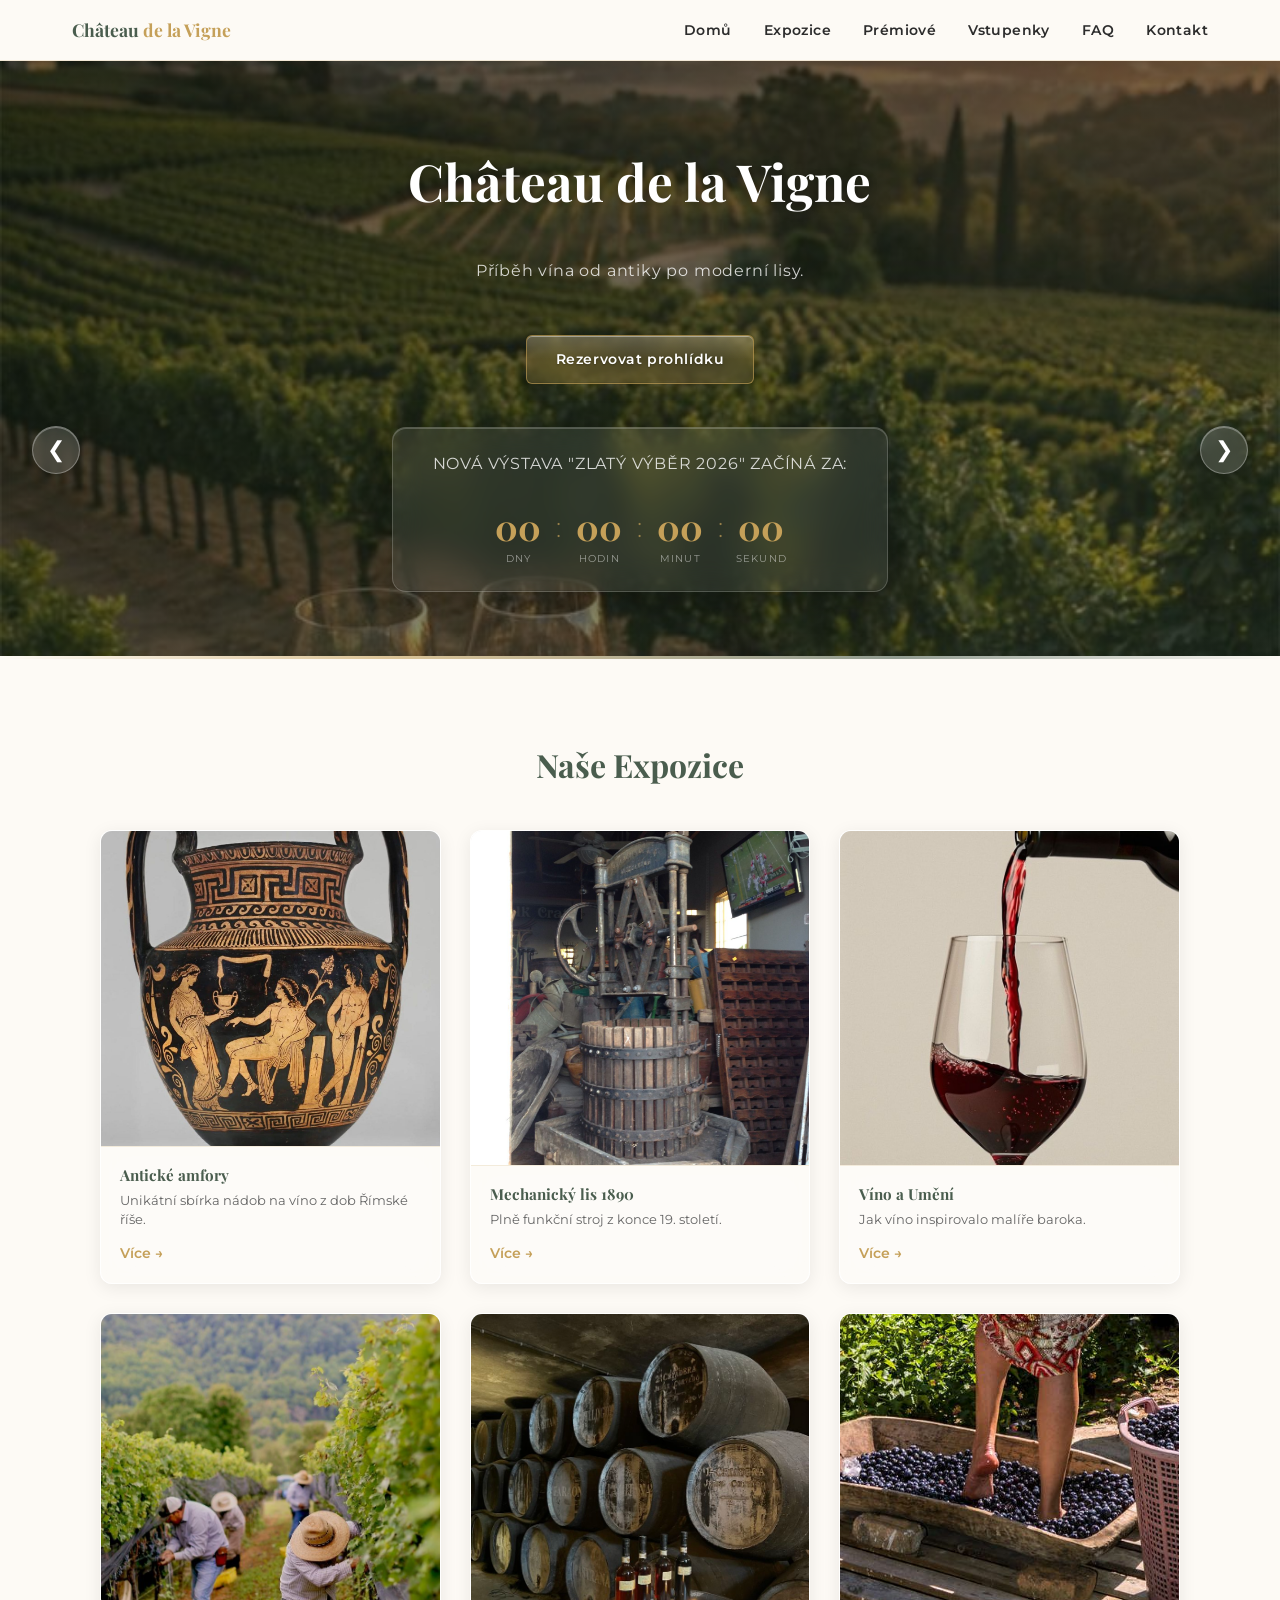
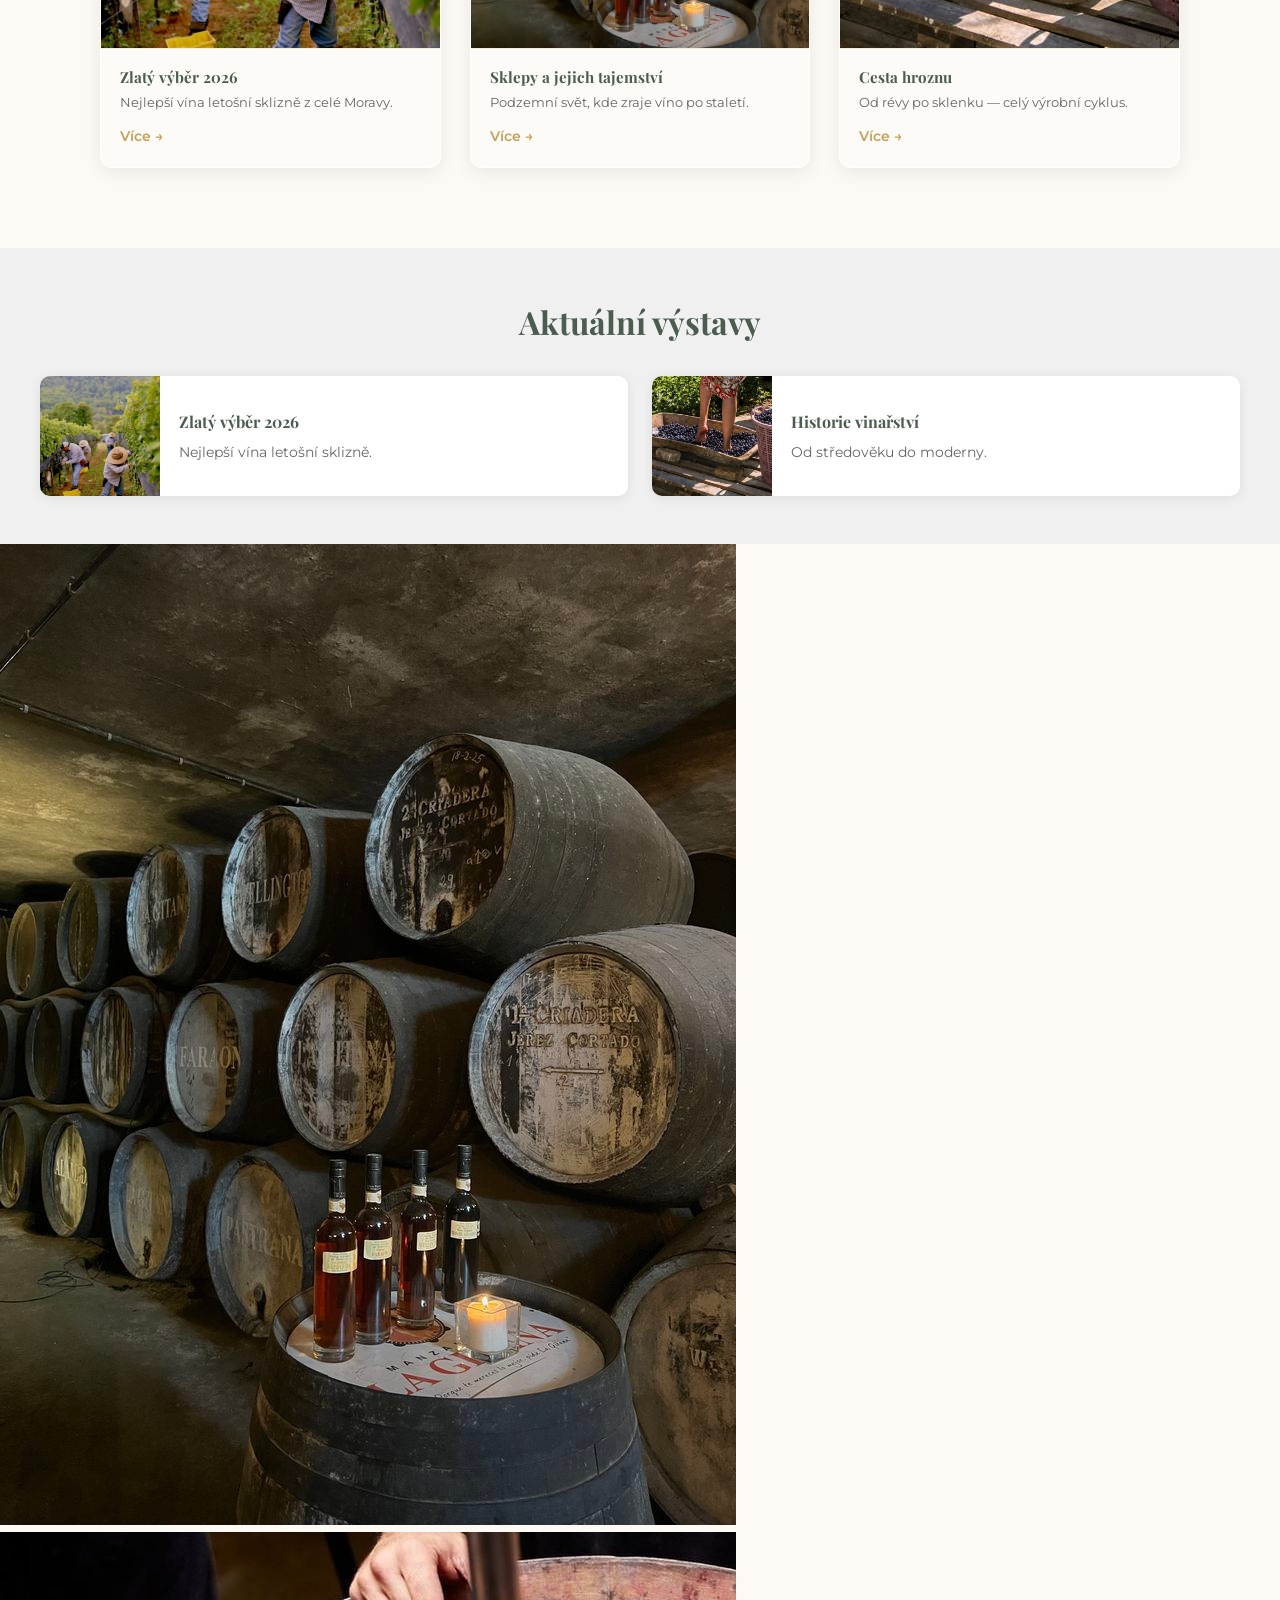
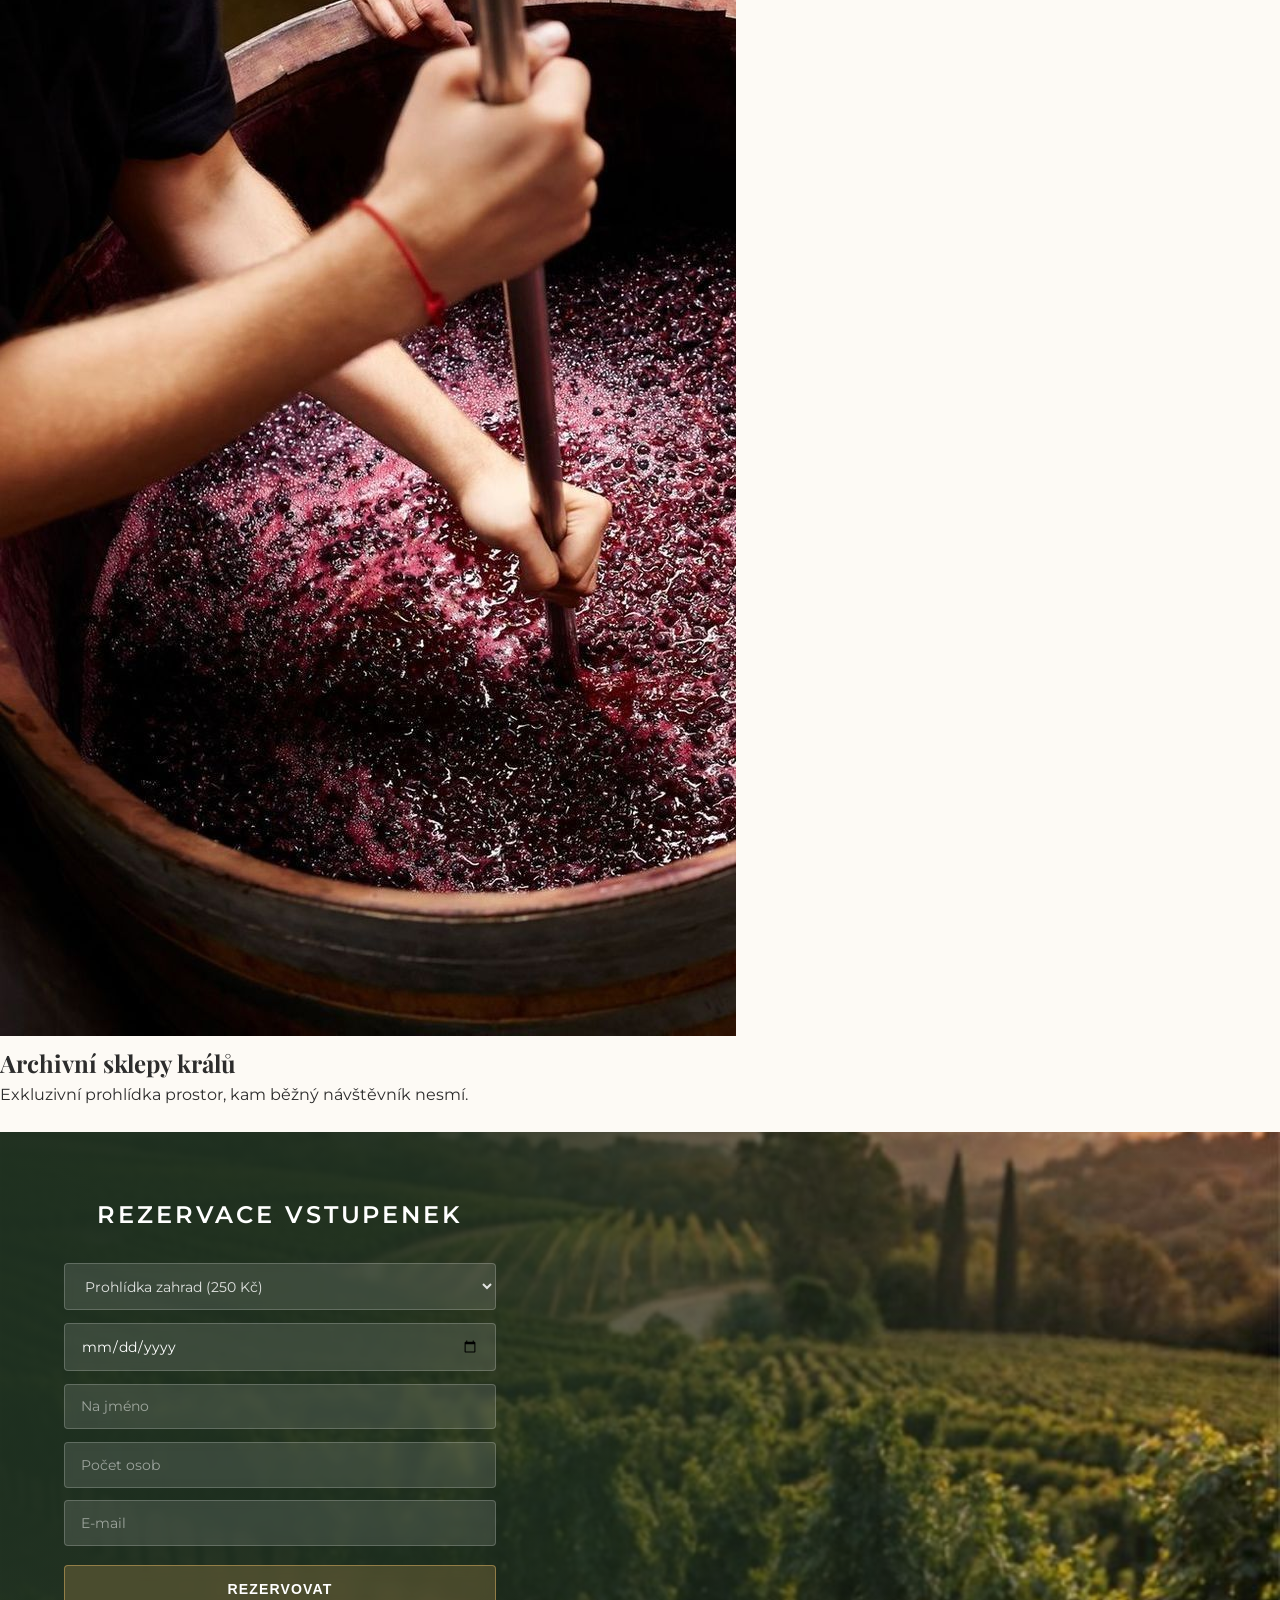
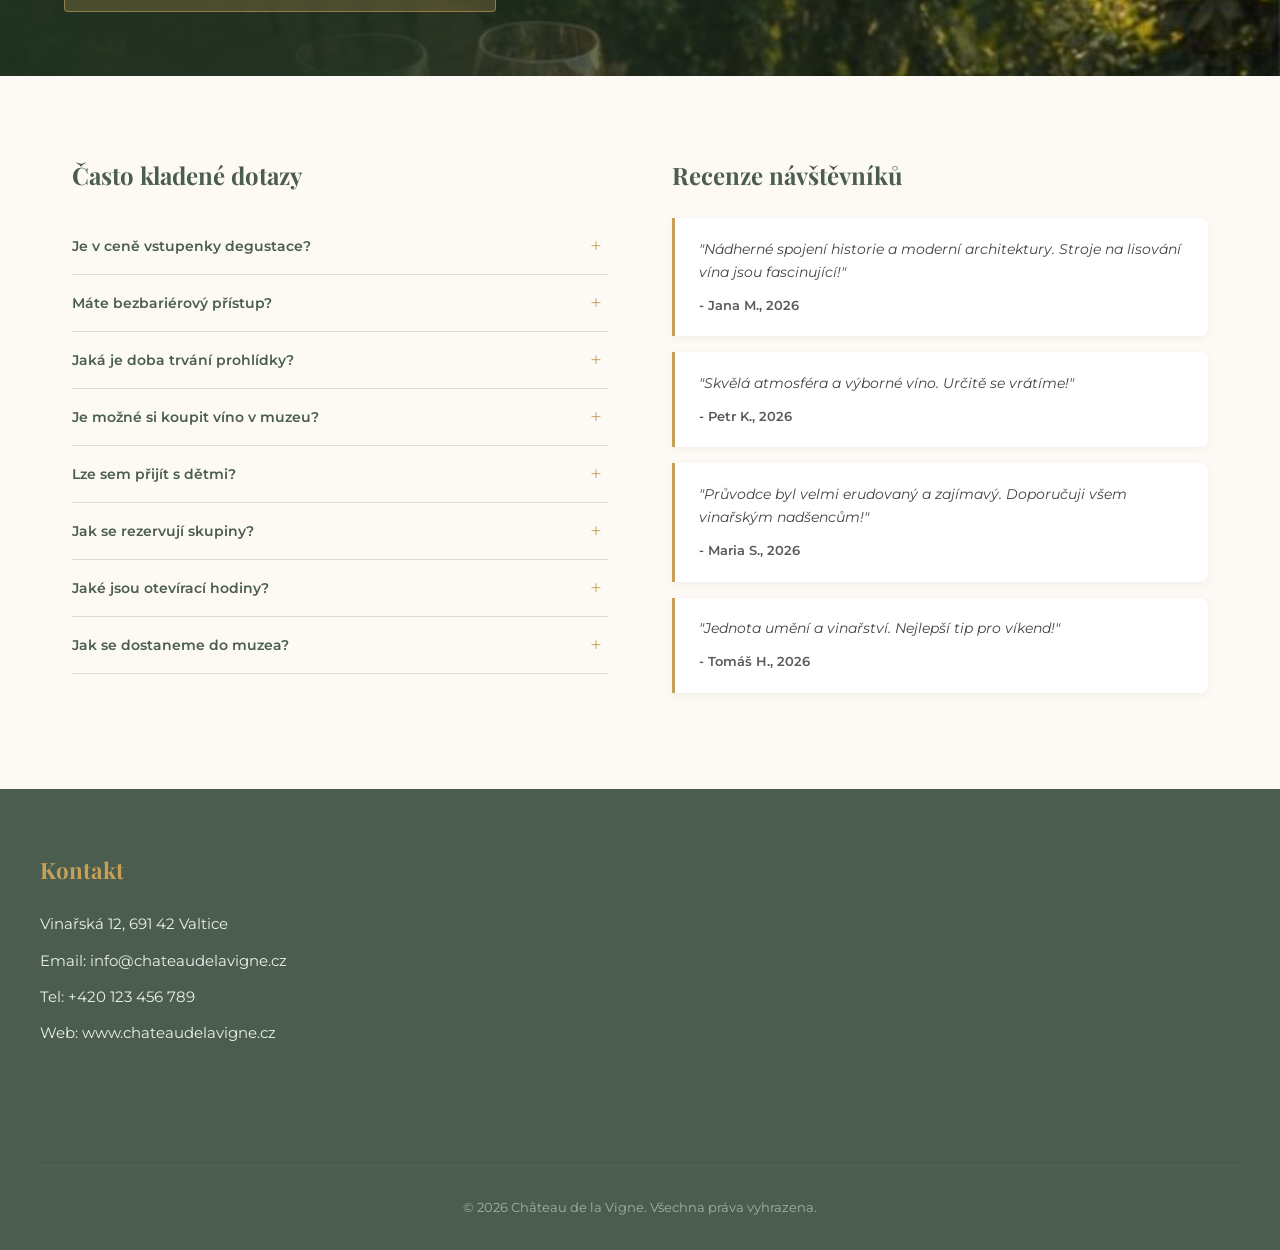
==== commit 0b8c5f88: "Refactor premium section for carousel display" ====
--- a/index.html
+++ b/index.html
@@ -75,25 +75,28 @@
 </section>
 
 <!-- Carousel - Prémiové výstavy -->
-<section id="premium" class="premiumne-vystavy">
-    <h2>Prémiové zážitky</h2>
-    <div class="carousel">
-        <div class="carousel-slide-container">
-            <div class="carousel-slide active">
-                <img src="images/uvnitr.jpg" alt="Archivní sklepy" />
-            </div>
-            <div class="carousel-slide">
-                <img src="images/makingwine.jpg" alt="Degustace" />
-            </div>
-        </div>
-        <button class="carousel-btn prev" id="carousel-prev">&#10094;</button>
-        <button class="carousel-btn next" id="carousel-next">&#10095;</button>
-    </div>
-    <div class="carousel-caption" id="carousel-caption">
-        <h3>Archivní sklepy králů</h3>
+<section id="premium" class="premium-showcase">
+
+    <div class="premium-slide active">
+        <img src="images/uvnitr.jpg" alt="Archivní sklepy">
+    </div>
+
+    <div class="premium-slide">
+        <img src="images/makingwine.jpg" alt="Degustace">
+    </div>
+
+    <div class="premium-overlay"></div>
+
+    <div class="premium-content" id="carousel-caption">
+        <h2>Archivní sklepy králů</h2>
         <p>Exkluzivní prohlídka prostor, kam běžný návštěvník nesmí.</p>
     </div>
+
+    <button class="carousel-btn prev" id="carousel-prev">&#10094;</button>
+    <button class="carousel-btn next" id="carousel-next">&#10095;</button>
+
     <div class="carousel-dots" id="carousel-dots"></div>
+
 </section>
 
 <!-- Rezervace/Vstupenky -->
--- a/style.css
+++ b/style.css
@@ -338,6 +338,7 @@
     overflow: hidden;
     box-shadow: 0 4px 18px rgba(0,0,0,0.08), inset 0 1px 0 rgba(255,255,255,0.9);
     transition: transform 0.3s, box-shadow 0.3s;
+    aspect-ratio: 3 / 4;
 }
 
 .expo-card:hover {
@@ -347,9 +348,9 @@
 
 .expo-card-img {
     width: 100%;
-    height: 160px;
-    flex-shrink: 0;
+    flex: 1;
     background: var(--light-gray) center/cover no-repeat;
+    min-height: 0;
 }
 
 .expo-card-content {
@@ -358,6 +359,7 @@
     backdrop-filter: blur(16px);
     -webkit-backdrop-filter: blur(16px);
     border-top: 1px solid rgba(197,160,89,0.18);
+    flex-shrink: 0;
 }
 
 .expo-card-content h3 {
@@ -391,19 +393,19 @@
 
 /* ===== AKTUÁLNÍ EXPOZICE ===== */
 .aktualni-expozice {
-    padding: 5rem 2rem;
+    padding: 3rem 2rem;
     background: var(--light-gray);
 }
 
 .aktualni-expozice > h2 {
     max-width: 1200px;
-    margin: 0 auto 2.5rem;
+    margin: 0 auto 1.8rem;
 }
 
 .current-grid {
     display: grid;
-    grid-template-columns: repeat(auto-fit, minmax(300px, 1fr));
-    gap: 2rem;
+    grid-template-columns: 1fr 1fr;
+    gap: 1.5rem;
     max-width: 1200px;
     margin: 0 auto;
 }
@@ -413,23 +415,40 @@
     border-radius: 10px;
     overflow: hidden;
     display: flex;
-    gap: 0;
+    flex-direction: row;
     box-shadow: 0 2px 12px rgba(0,0,0,0.08);
+    max-height: 120px;
 }
 
 .current-expo-img {
-    width: 140px;
-    min-height: 140px;
-    background: var(--light-gray);
+    width: 120px;
+    min-height: 120px;
+    background: var(--light-gray) center/cover no-repeat;
     flex-shrink: 0;
 }
 
 .current-expo-content {
-    padding: 1.5rem;
+    padding: 1rem 1.2rem;
     flex: 1;
     display: flex;
     flex-direction: column;
     justify-content: center;
+}
+
+.current-expo-content h3 {
+    margin-bottom: 0.3rem;
+    font-size: 0.95rem;
+    color: var(--primary);
+}
+
+.current-expo-content p {
+    font-size: 0.82rem;
+    color: #666;
+    line-height: 1.4;
+    display: -webkit-box;
+    -webkit-line-clamp: 2;
+    -webkit-box-orient: vertical;
+    overflow: hidden;
 }
 
 .current-expo-content h3 {
@@ -443,32 +462,41 @@
     color: #666;
 }
 
-/* ===== CAROUSEL ===== */
+/* ===== CAROUSEL / PRÉMIOVÉ ===== */
 .premiumne-vystavy {
-    padding: 5rem 2rem;
-    max-width: 1200px;
-    margin: 0 auto;
-}
-
+    position: relative;
+    min-height: 500px;
+    overflow: hidden;
+    display: flex;
+    flex-direction: column;
+    align-items: center;
+    justify-content: center;
+    padding: 4rem 2rem;
+}
+
+/* Každý slide je fullscreen pozadí sekce */
 .carousel {
-    position: relative;
-    max-width: 800px;
-    margin: 0 auto 1.5rem;
-    border-radius: 12px;
-    overflow: hidden;
-    background: var(--dark-gray);
+    position: absolute;
+    inset: 0;
+    max-width: none;
+    margin: 0;
+    border-radius: 0;
+    z-index: 0;
 }
 
 .carousel-slide-container {
-    position: relative;
+    position: absolute;
+    inset: 0;
     width: 100%;
-    padding-bottom: 56.25%;
+    height: 100%;
+    padding-bottom: 0;
 }
 
 .carousel-slide {
     position: absolute;
-    top: 0; left: 0;
-    width: 100%; height: 100%;
+    inset: 0;
+    width: 100%;
+    height: 100%;
     display: none;
 }
 
@@ -482,25 +510,47 @@
     object-fit: cover;
 }
 
+/* Tmavý overlay přes obrázek */
+.carousel::after {
+    content: '';
+    position: absolute;
+    inset: 0;
+    background: rgba(15, 25, 15, 0.55);
+    z-index: 1;
+    pointer-events: none;
+}
+
 .carousel-caption {
-    position: absolute;
-    bottom: 0; left: 0; right: 0;
-    background: linear-gradient(to top, rgba(0,0,0,0.75) 0%, transparent 100%);
+    position: relative;
+    z-index: 3;
+    background: none;
+    text-align: center;
+    padding: 0;
+    margin-top: 1rem;
     color: white;
-    padding: 2rem 2rem 1.5rem;
 }
 
 .carousel-caption h3 {
-    font-size: 1.2rem;
-    margin-bottom: 0.3rem;
+    font-size: 1.8rem;
+    margin-bottom: 0.5rem;
+    font-family: 'Playfair Display', serif;
+    text-shadow: 0 2px 8px rgba(0,0,0,0.4);
 }
 
 .carousel-caption p {
-    font-size: 0.9rem;
+    font-size: 1rem;
     opacity: 0.85;
 }
 
-/* Glass carousel buttons */
+/* Nadpis sekce nad carouselem */
+.premiumne-vystavy > h2 {
+    position: relative;
+    z-index: 3;
+    color: white;
+    text-shadow: 0 2px 8px rgba(0,0,0,0.4);
+    margin-bottom: 1.5rem;
+}
+
 .carousel-btn {
     position: absolute;
     top: 50%;
@@ -518,7 +568,7 @@
     justify-content: center;
     border-radius: 50%;
     cursor: pointer;
-    z-index: 10;
+    z-index: 4;
     transition: all 0.25s ease;
     box-shadow: 0 2px 12px rgba(0,0,0,0.2), inset 0 1px 0 rgba(255,255,255,0.3);
 }
@@ -526,14 +576,16 @@
 .carousel-btn:hover {
     background: rgba(255,255,255,0.28);
     border-color: rgba(255,255,255,0.55);
-    box-shadow: 0 4px 20px rgba(0,0,0,0.3), inset 0 1px 0 rgba(255,255,255,0.4);
-}
-
-.carousel-btn.prev { left: 14px; }
-.carousel-btn.next { right: 14px; }
+}
+
+.carousel-btn.prev { left: 2rem; }
+.carousel-btn.next { right: 2rem; }
 
 .carousel-dots {
+    position: relative;
+    z-index: 3;
     text-align: center;
+    margin-top: 1.5rem;
 }
 
 .dot {
@@ -541,7 +593,7 @@
     width: 10px;
     height: 10px;
     border-radius: 50%;
-    background: #ccc;
+    background: rgba(255,255,255,0.4);
     margin: 0 5px;
     cursor: pointer;
     transition: background 0.3s;
@@ -996,20 +1048,24 @@
 
 /* ===== RESPONZIVITA ===== */
 @media (max-width: 768px) {
+
     .expo-modal-body {
         padding: 1.5rem;
     }
+
     .expo-modal-meta {
         flex-direction: column;
         gap: 0.8rem;
     }
+
     .countdown-glass {
         padding: 1.2rem 1.5rem;
     }
+
     .countdown-value {
         font-size: 1.7rem;
     }
-}
+
     .nav-links {
         display: none;
         position: absolute;
@@ -1077,14 +1133,6 @@
         height: 160px;
     }
 
-    .rezervace-wrapper {
-        grid-template-columns: 1fr;
-    }
-
-    .form-row {
-        grid-template-columns: 1fr;
-    }
-
     .info-section {
         grid-template-columns: 1fr;
         padding: 3rem 1.5rem;
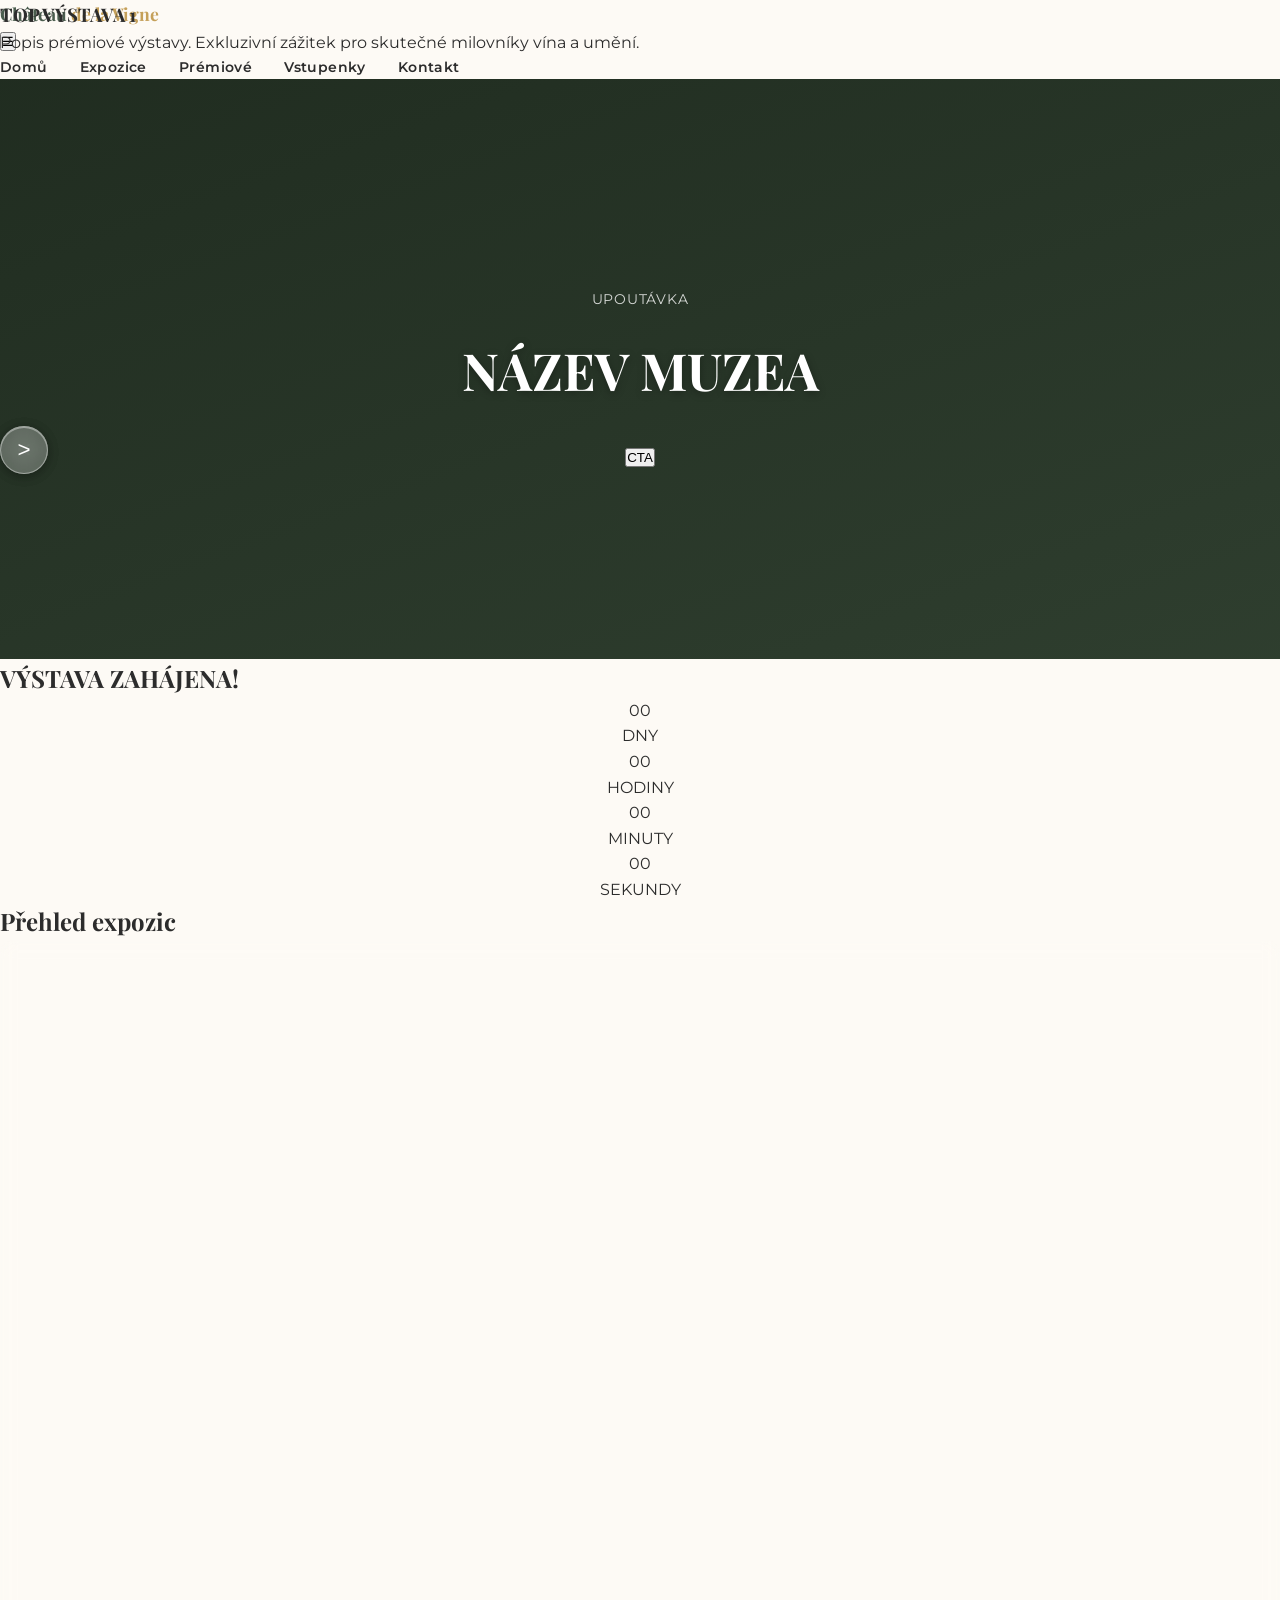
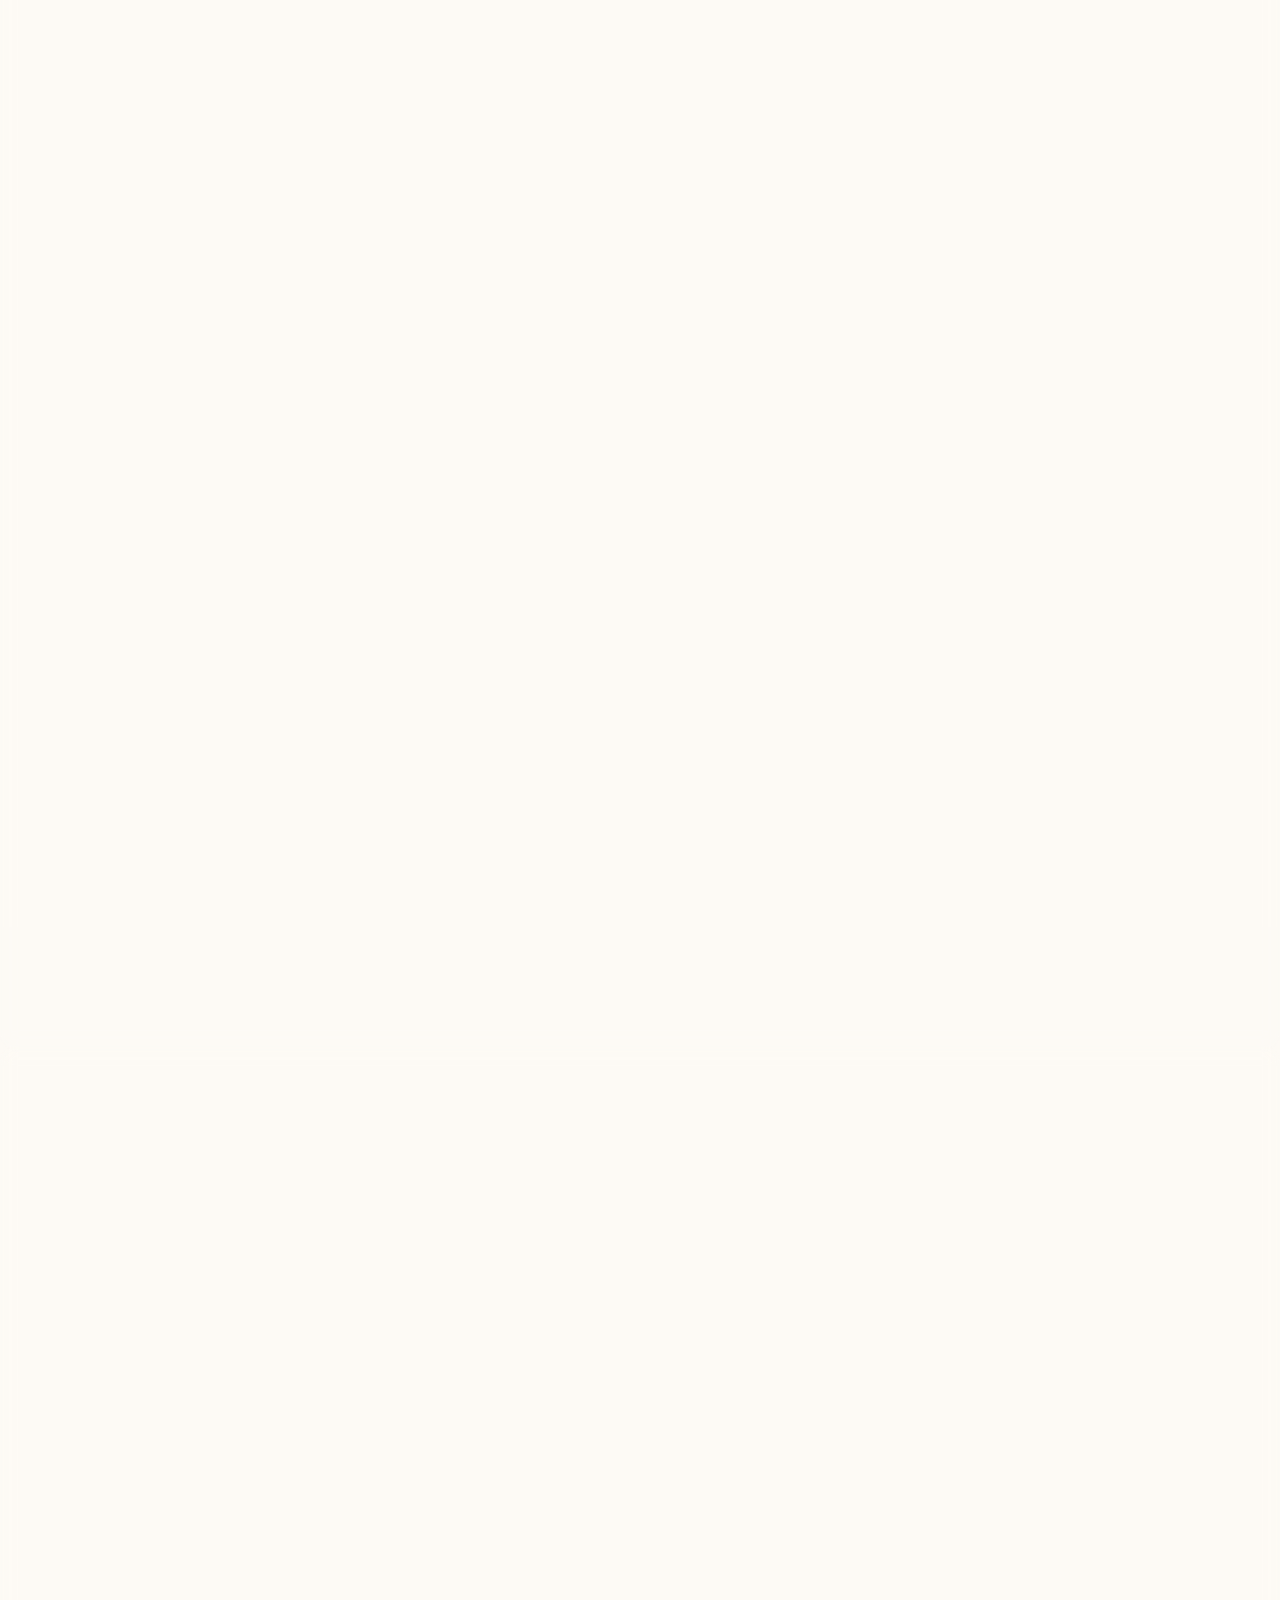
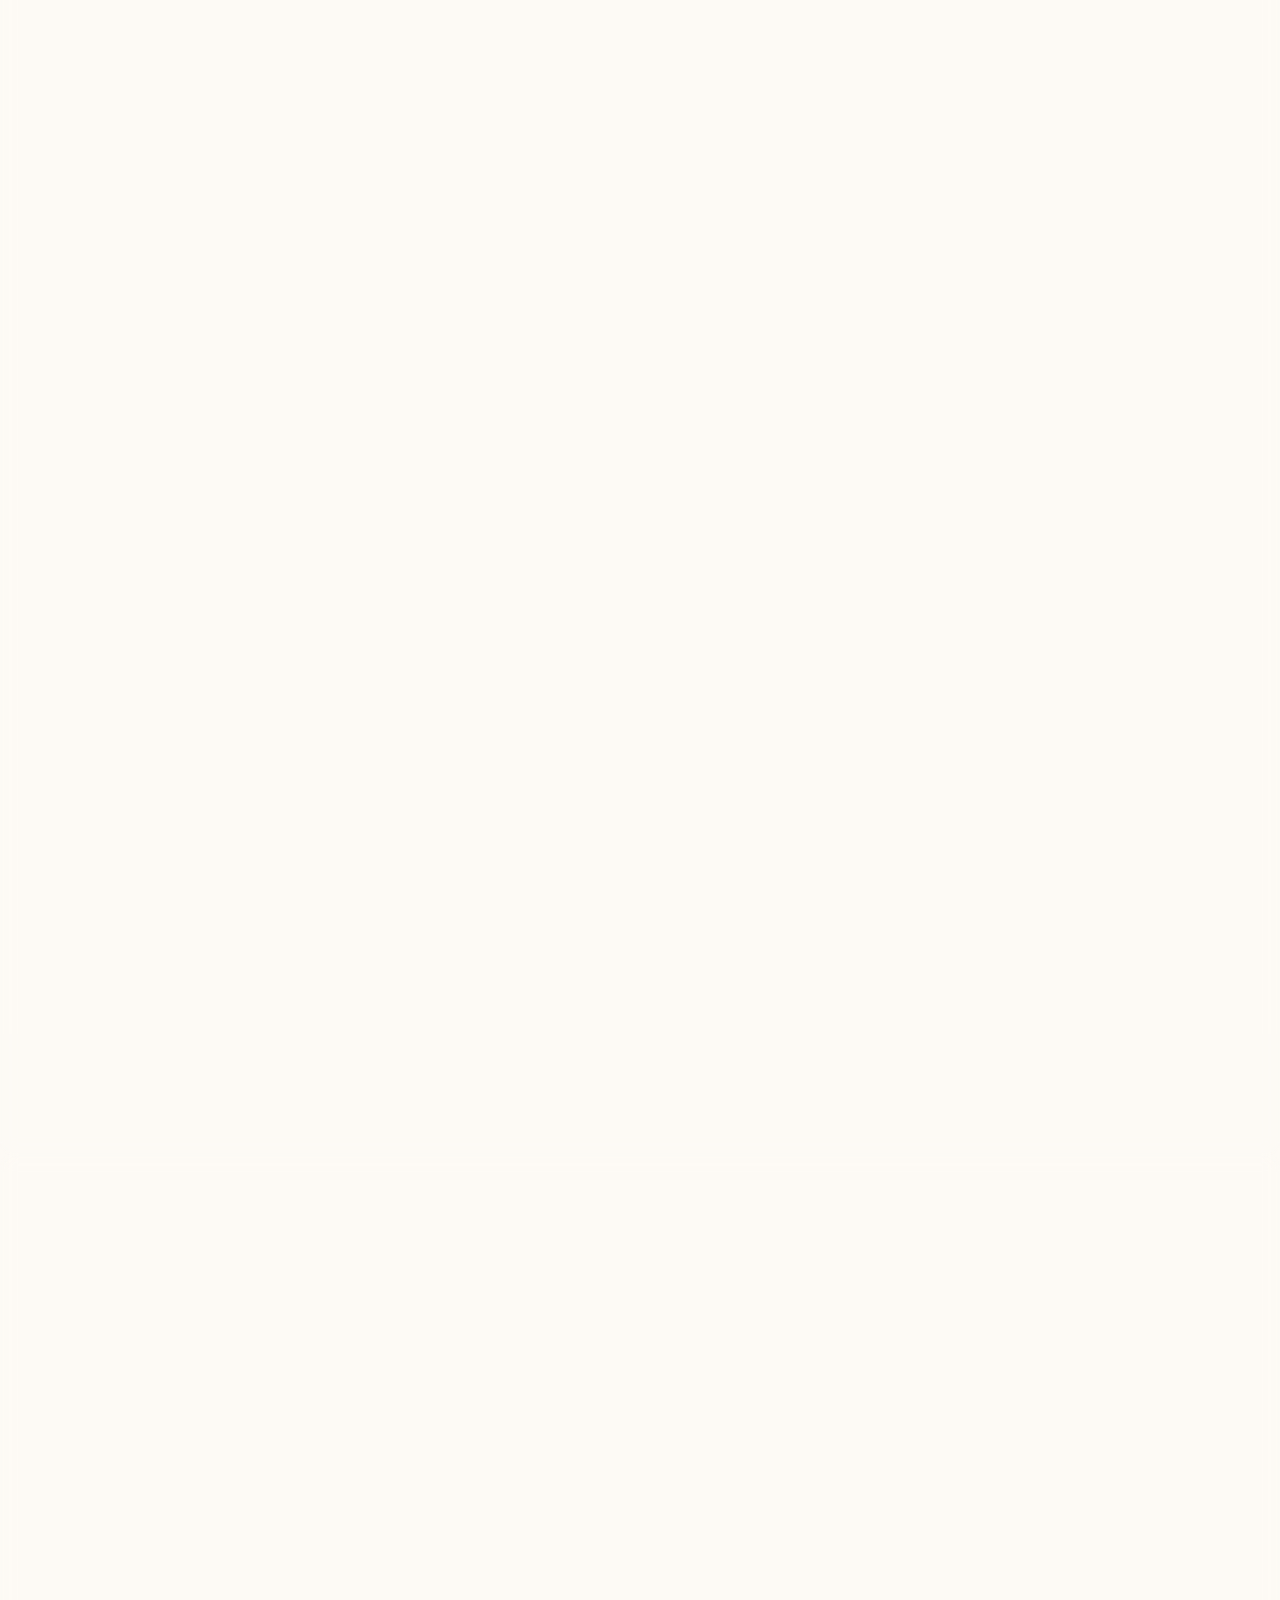
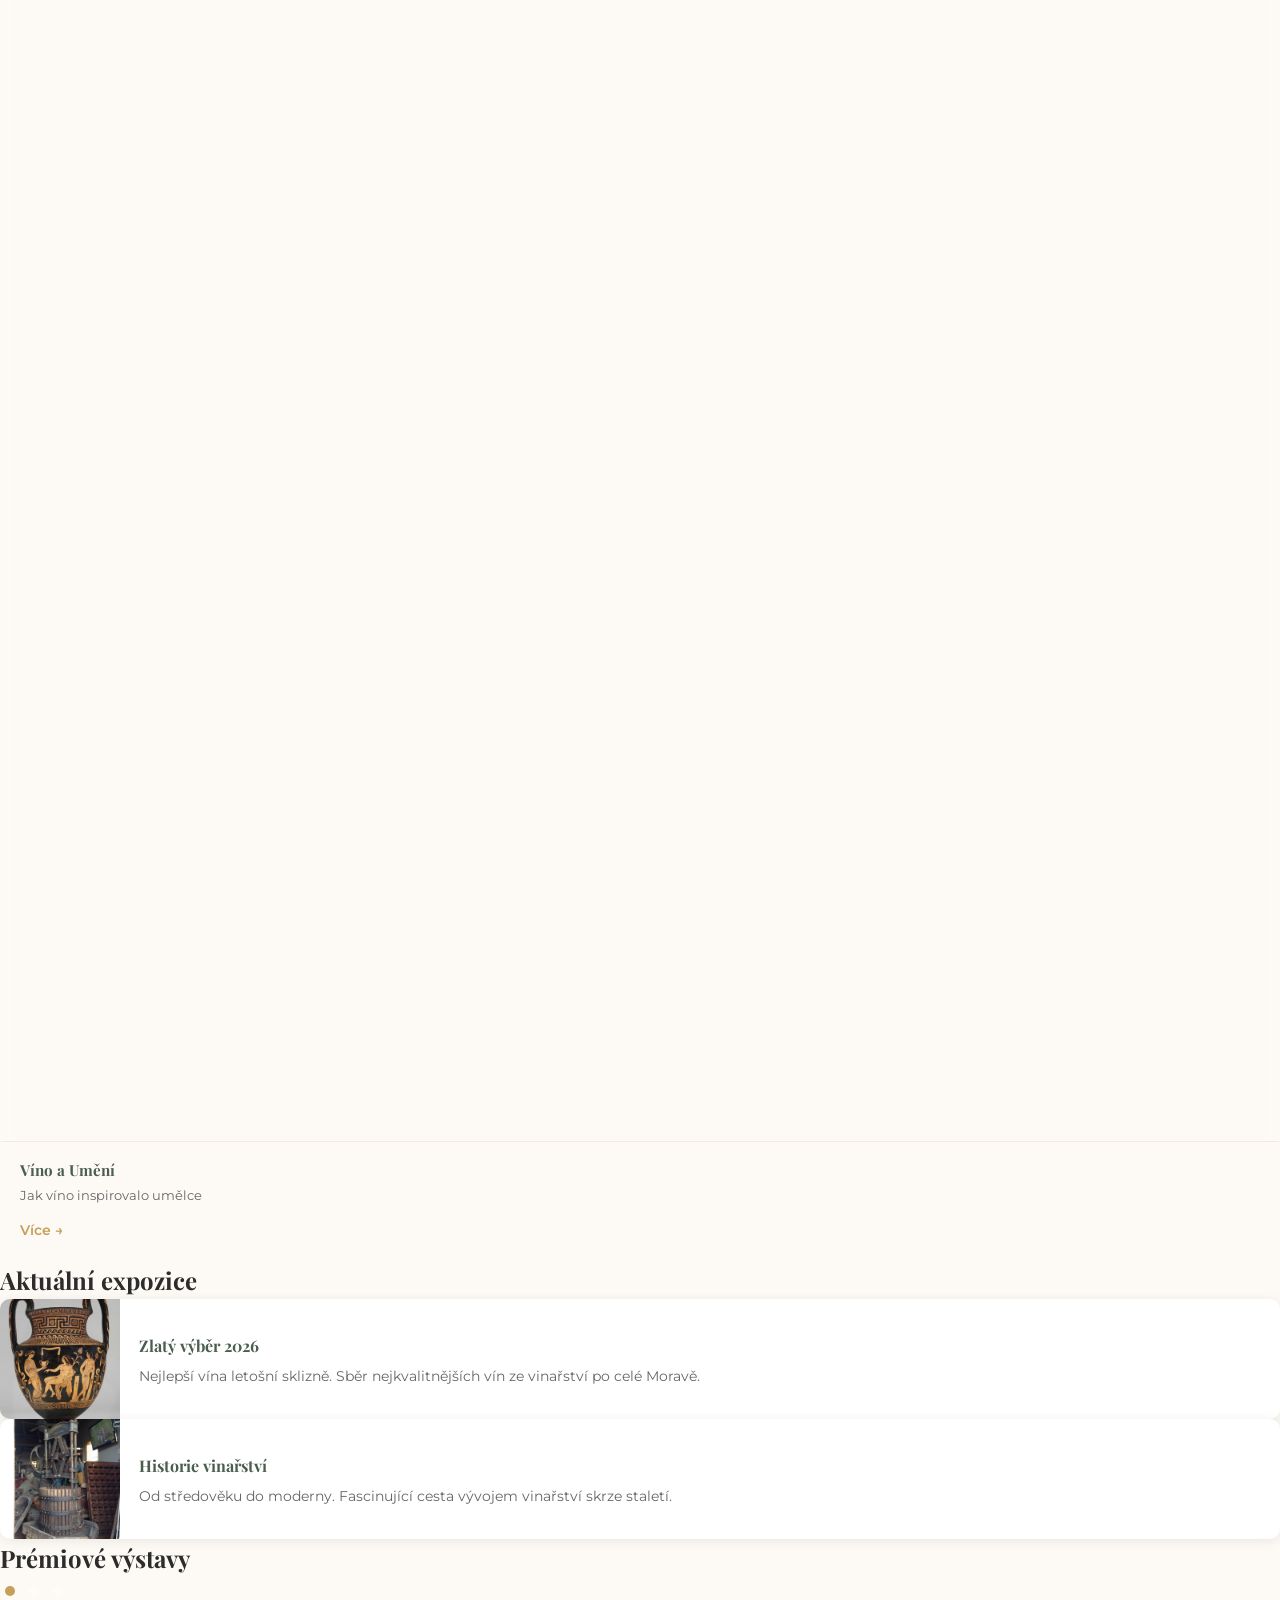
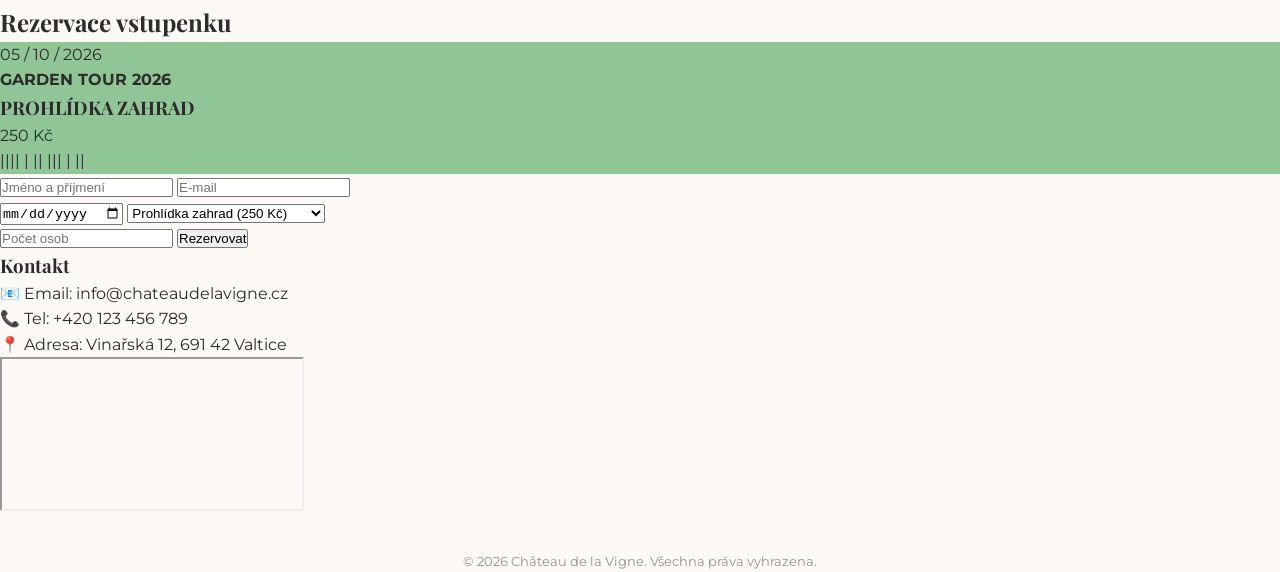
==== commit 445c8970: "Fix: complete HTML refactor with wireframe structure and proper responsive markup" ====
--- a/index.html
+++ b/index.html
@@ -1,231 +1,166 @@
 <!DOCTYPE html>
 <html lang="cs">
 <head>
-<meta charset="UTF-8" />
-<meta name="viewport" content="width=device-width, initial-scale=1.0" />
-<title>Château de la Vigne | Muzeum vína</title>
-<link rel="stylesheet" href="style.css?v=9">
-<link href="https://fonts.googleapis.com/css2?family=Playfair+Display:ital,wght@0,700;1,400&family=Montserrat:wght@300;400;600&display=swap" rel="stylesheet" />
+    <meta charset="UTF-8">
+    <meta name="viewport" content="width=device-width, initial-scale=1.0">
+    <title>Château de la Vigne | Muzeum vína</title>
+    <link rel="stylesheet" href="style.css">
+    <link href="https://fonts.googleapis.com/css2?family=Playfair+Display:wght@700&family=Montserrat:wght@300;400;600&display=swap" rel="stylesheet">
 </head>
 <body>
 
-<!-- Sticky Navigace -->
-<nav class="navbar" id="navbar">
-    <div class="nav-container">
-        <div class="logo">Château <span>de la Vigne</span></div>
-        <ul class="nav-links" id="nav-links">
-            <li><a href="#home">Domů</a></li>
-            <li><a href="#expozice">Expozice</a></li>
-            <li><a href="#premium">Prémiové</a></li>
-            <li><a href="#rezervace">Vstupenky</a></li>
-            <li><a href="#faq">FAQ</a></li>
-            <li><a href="#kontakt">Kontakt</a></li>
-        </ul>
-        <div class="burger" id="burger">&#9776;</div>
-    </div>
+<!-- NAVBAR -->
+<nav id="navbar">
+    <div class="logo">Château <span>de la Vigne</span></div>
+    <button id="burger">☰</button>
+    <ul class="nav-links" id="nav-links">
+        <li><a href="#home">Domů</a></li>
+        <li><a href="#prehled">Expozice</a></li>
+        <li><a href="#premium">Prémiové</a></li>
+        <li><a href="#booking">Vstupenky</a></li>
+        <li><a href="#kontakt">Kontakt</a></li>
+    </ul>
 </nav>
 
-<!-- Hero Banner + Countdown -->
-<section id="home" class="hero" style="background-image: url('images/vinárna.jpg');">
+<!-- HERO SECTION -->
+<section id="home" class="hero">
     <div class="hero-content">
-        <h1>Château de la Vigne</h1>
-        <p>Příběh vína od antiky po moderní lisy.</p>
-        <a href="#rezervace" class="cta-btn glass-btn">Rezervovat prohlídku</a>
+        <p style="font-size: 0.9rem; text-transform: uppercase; margin: 0;">Upoutávka</p>
+        <h1>NÁZEV MUZEA</h1>
+        <button class="btn">CTA</button>
+    </div>
+</section>
 
-        <div class="countdown-glass">
-            <p class="countdown-title">Nová výstava "Zlatý výběr 2026" začíná za:</p>
-            <div class="countdown-container">
-                <div class="countdown-item">
-                    <span class="countdown-value" id="days">00</span>
-                    <span class="countdown-label">Dny</span>
-                </div>
-                <div class="countdown-sep">:</div>
-                <div class="countdown-item">
-                    <span class="countdown-value" id="hours">00</span>
-                    <span class="countdown-label">Hodin</span>
-                </div>
-                <div class="countdown-sep">:</div>
-                <div class="countdown-item">
-                    <span class="countdown-value" id="minutes">00</span>
-                    <span class="countdown-label">Minut</span>
-                </div>
-                <div class="countdown-sep">:</div>
-                <div class="countdown-item">
-                    <span class="countdown-value" id="seconds">00</span>
-                    <span class="countdown-label">Sekund</span>
-                </div>
-            </div>
+<!-- NOVÁ VÝSTAVA -->
+<section class="nova-vystava">
+    <h2>Nová výstava: "Zlatý výběr 2026" začíná za:</h2>
+    <div class="countdown-grid">
+        <div class="countdown-item">
+            <span id="days">00</span>
+            <p>DNY</p>
+        </div>
+        <div class="countdown-item">
+            <span id="hours">00</span>
+            <p>HODINY</p>
+        </div>
+        <div class="countdown-item">
+            <span id="minutes">00</span>
+            <p>MINUTY</p>
+        </div>
+        <div class="countdown-item">
+            <span id="seconds">00</span>
+            <p>SEKUNDY</p>
         </div>
     </div>
 </section>
 
-<!-- Separator -->
-<hr class="section-divider" />
-
-<!-- Přehled Expozic -->
-<section id="expozice" class="prehled-expozic">
-    <h2>Naše Expozice</h2>
-    <div class="prehled-grid" id="prehled-grid"></div>
+<!-- PŘEHLED EXPOZIC -->
+<section id="prehled" class="prehled">
+    <h2>Přehled expozic</h2>
+    <div id="prehled-grid"></div>
 </section>
 
-<!-- Aktuální Expozice -->
-<section class="aktualni-expozice">
-    <h2>Aktuální výstavy</h2>
-    <div class="current-grid" id="current-grid"></div>
+<!-- AKTUÁLNÍ EXPOZICE -->
+<section id="aktualni" class="aktualni">
+    <h2>Aktuální expozice</h2>
+    <div id="current-grid"></div>
 </section>
 
-<!-- Carousel - Prémiové výstavy -->
-<section id="premium" class="premium-showcase">
-
-    <div class="premium-slide active">
-        <img src="images/uvnitr.jpg" alt="Archivní sklepy">
+<!-- PREMIUM CAROUSEL -->
+<section id="premium" class="premium">
+    <h2>Prémiové výstavy</h2>
+    <div class="carousel-wrapper">
+        <div id="carousel-1" class="carousel-slide active">
+            <div class="carousel-content">
+                <div class="carousel-img" style="background-image: url('images/Antické amfory.jpg');"></div>
+                <div class="carousel-text">
+                    <h3>TOP VÝSTAVA 1</h3>
+                    <p>Popis prémiové výstavy. Exkluzivní zážitek pro skutečné milovníky vína a umění.</p>
+                </div>
+            </div>
+        </div>
+        <div id="carousel-2" class="carousel-slide">
+            <div class="carousel-content">
+                <div class="carousel-img" style="background-image: url('images/Mechanický lis 1890.jpg');"></div>
+                <div class="carousel-text">
+                    <h3>TOP VÝSTAVA 2</h3>
+                    <p>Další prémiová výstava. Objevte fascinující svět vinařství.</p>
+                </div>
+            </div>
+        </div>
+        <div id="carousel-3" class="carousel-slide">
+            <div class="carousel-content">
+                <div class="carousel-img" style="background-image: url('images/redwine.jpg');"></div>
+                <div class="carousel-text">
+                    <h3>TOP VÝSTAVA 3</h3>
+                    <p>Třetí prémiová výstava. Spojení tradice a moderny.</p>
+                </div>
+            </div>
+        </div>
+        <div class="carousel-controls">
+            <button id="prev-btn" class="carousel-btn">&lt;</button>
+            <div class="dots">
+                <span class="dot active" data-slide="0"></span>
+                <span class="dot" data-slide="1"></span>
+                <span class="dot" data-slide="2"></span>
+            </div>
+            <button id="next-btn" class="carousel-btn">&gt;</button>
+        </div>
     </div>
-
-    <div class="premium-slide">
-        <img src="images/makingwine.jpg" alt="Degustace">
-    </div>
-
-    <div class="premium-overlay"></div>
-
-    <div class="premium-content" id="carousel-caption">
-        <h2>Archivní sklepy králů</h2>
-        <p>Exkluzivní prohlídka prostor, kam běžný návštěvník nesmí.</p>
-    </div>
-
-    <button class="carousel-btn prev" id="carousel-prev">&#10094;</button>
-    <button class="carousel-btn next" id="carousel-next">&#10095;</button>
-
-    <div class="carousel-dots" id="carousel-dots"></div>
-
 </section>
 
-<!-- Rezervace/Vstupenky -->
-<section id="rezervace" class="rezervace">
-    <div class="rezervace-bg" id="rezervace-bg"></div>
-    <div class="rezervace-overlay"></div>
-    <div class="rezervace-inner">
-        <h2>Rezervace vstupenek</h2>
-        <div class="rezervace-form">
+<!-- BOOKING SECTION -->
+<section id="booking" class="booking">
+    <h2>Rezervace vstupenku</h2>
+    <div class="booking-wrapper">
+        <div class="ticket-preview">
+            <div class="ticket-card">
+                <div id="ticket-img"></div>
+                <div class="ticket-info">
+                    <span id="ticket-date">05 / 10 / 2026</span>
+                    <h4 id="ticket-name">GARDEN TOUR</h4>
+                    <h3 id="ticket-title">PROHLÍDKA ZAHRAD</h3>
+                    <div id="ticket-price" class="ticket-price">250 Kč</div>
+                    <div class="barcode">|||| | || ||| | ||</div>
+                </div>
+            </div>
+        </div>
+        <div class="booking-form">
             <form id="booking-form">
-                <select name="type" id="ticket-type">
-                    <option value="zahrady">Prohlídka zahrad (250 Kč)</option>
-                    <option value="sklepy">Sklepy & Dům (350 Kč)</option>
-                    <option value="degustace">Degustace & Tvorba vína (590 Kč)</option>
-                    <option value="bonus">Vše + Bonus program (890 Kč)</option>
-                </select>
-                <input type="date" name="date" required />
-                <input type="text" name="name" placeholder="Na jméno" required />
-                <input type="number" name="count" min="1" placeholder="Počet osob" required />
-                <input type="email" name="email" placeholder="E-mail" required />
-                <button type="submit" class="btn-reserve">Rezervovat</button>
+                <input type="text" name="name" placeholder="Jméno a příjmení" required>
+                <input type="email" name="email" placeholder="E-mail" required>
+                <div class="form-row">
+                    <input type="date" name="date" required>
+                    <select id="ticket-type" name="type" required>
+                        <option value="zahrady">Prohlídka zahrad (250 Kč)</option>
+                        <option value="sklepy">Sklepy & Dům (350 Kč)</option>
+                        <option value="degustace">Degustace & Tvorba (590 Kč)</option>
+                        <option value="bonus">Vše + Bonus (890 Kč)</option>
+                    </select>
+                </div>
+                <input type="number" name="count" min="1" placeholder="Počet osob" required>
+                <button type="submit" class="btn-submit">Rezervovat</button>
             </form>
         </div>
     </div>
 </section>
 
-<!-- FAQ & Recenze -->
-<section id="faq" class="info-section">
-    <div class="faq">
-        <h3>Často kladené dotazy</h3>
-        <details>
-            <summary>Je v ceně vstupenky degustace?</summary>
-            <p>Degustace je součástí balíčku "Degustace & Tvorba vína" a "Vše + Bonus program". U základního vstupného lze dokoupit na místě za dodatečný poplatek 150 Kč.</p>
-        </details>
-        <details>
-            <summary>Máte bezbariérový přístup?</summary>
-            <p>Ano, celé muzeum včetně historických sklepů je přístupné výtahem. Máme i sociální zařízení pro osoby se zdravotním postižením.</p>
-        </details>
-        <details>
-            <summary>Jaká je doba trvání prohlídky?</summary>
-            <p>Prohlídka zahrad trvá 1-2 hodiny. Sklepy & Dům trvají 2 hodiny. Degustace & Tvorba vína trvá 3-4 hodiny. Bonus program trvá 5-6 hodin.</p>
-        </details>
-        <details>
-            <summary>Je možné si koupit víno v muzeu?</summary>
-            <p>Ano, v našem obchodu prodáváme výběr vín z místních vinařství. Příslušníci skupin mohou získat slevu 10%.</p>
-        </details>
-        <details>
-            <summary>Lze sem přijít s dětmi?</summary>
-            <p>Děti do 6 let mají vstup zdarma. Pro děti od 7 do 15 let nabízíme zvýhodněnou cenu 100 Kč. Máme také dětský edukační program.</p>
-        </details>
-        <details>
-            <summary>Jak se rezervují skupiny?</summary>
-            <p>Skupiny od 10 osob prosím rezervujte minimálně 2 týdny předem na email: groups@chateaudelavigne.cz. Skupiny dostávají slevu 15%.</p>
-        </details>
-        <details>
-            <summary>Jaké jsou otevírací hodiny?</summary>
-            <p>Otevřeno úterý - neděle, 10:00 - 18:00. V pondělí jsme zavřeni. V letních měsících (červen-srpen) otevřeno denně.</p>
-        </details>
-        <details>
-            <summary>Jak se dostaneme do muzea?</summary>
-            <p>Muzeum se nachází ve Valtici. Lze se sem dostat autem (volné parkoviště), vlakem (zastávka Valtice) nebo autobusem. Nejbližší letiště je Brno (50 km).</p>
-        </details>
-    </div>
-    <div class="reviews">
-        <h3>Recenze návštěvníků</h3>
-        <div class="review-item">
-            <p>"Nádherné spojení historie a moderní architektury. Stroje na lisování vína jsou fascinující!"</p>
-            <span>- Jana M., 2026</span>
+<!-- FOOTER -->
+<footer id="kontakt">
+    <div class="footer-content">
+        <div class="contact-info">
+            <h3>Kontakt</h3>
+            <p>📧 Email: info@chateaudelavigne.cz</p>
+            <p>📞 Tel: +420 123 456 789</p>
+            <p>📍 Adresa: Vinařská 12, 691 42 Valtice</p>
         </div>
-        <div class="review-item">
-            <p>"Skvělá atmosféra a výborné víno. Určitě se vrátíme!"</p>
-            <span>- Petr K., 2026</span>
-        </div>
-        <div class="review-item">
-            <p>"Průvodce byl velmi erudovaný a zajímavý. Doporučuji všem vinařským nadšencům!"</p>
-            <span>- Maria S., 2026</span>
-        </div>
-        <div class="review-item">
-            <p>"Jednota umění a vinařství. Nejlepší tip pro víkend!"</p>
-            <span>- Tomáš H., 2026</span>
-        </div>
-    </div>
-</section>
-
-<!-- Kontakt a mapa -->
-<footer id="kontakt" class="kontakt">
-    <div class="kontakt-wrapper">
-        <div class="kontakt-info">
-            <h3>Kontakt</h3>
-            <p>Vinařská 12, 691 42 Valtice</p>
-            <p>Email: info@chateaudelavigne.cz</p>
-            <p>Tel: +420 123 456 789</p>
-            <p>Web: www.chateaudelavigne.cz</p>
-        </div>
-        <div class="kontakt-mapa">
+        <div class="map">
             <iframe src="https://www.google.com/maps/embed?pb=!1m18!1m12!1m3!1d2549.5632345857996!2d16.99897!3d48.70563!2m3!1f0!2f0!3f0!3m2!1i1024!2i768!4f13.1!3m3!1m2!1s0x470c394c0e0f0001%3A0x1234567890abcdef!2sVin%C3%A1rsk%C3%A1%2012%2C%20691%2042%20Valtice!5e0!3m2!1scs!2scz!4v1234567890" allowfullscreen="" loading="lazy" referrerpolicy="no-referrer-when-downgrade"></iframe>
         </div>
     </div>
     <p class="copy">&copy; 2026 Château de la Vigne. Všechna práva vyhrazena.</p>
 </footer>
 
-<!-- Modal pro expozice -->
-<div class="expo-modal-overlay" id="expo-modal-overlay">
-    <div class="expo-modal">
-        <button class="expo-modal-close" id="expo-modal-close">&times;</button>
-        <div class="expo-modal-img" id="expo-modal-img"></div>
-        <div class="expo-modal-body">
-            <span class="expo-modal-category" id="expo-modal-category"></span>
-            <h2 id="expo-modal-title"></h2>
-            <div class="expo-modal-meta">
-                <div class="expo-meta-item">
-                    <span class="meta-label">Od – Do</span>
-                    <span class="meta-value" id="expo-modal-dates"></span>
-                </div>
-                <div class="expo-meta-item">
-                    <span class="meta-label">Vstupné</span>
-                    <span class="meta-value" id="expo-modal-price"></span>
-                </div>
-            </div>
-            <p id="expo-modal-desc"></p>
-            <div class="expo-modal-includes">
-                <h4>Co je součástí</h4>
-                <ul id="expo-modal-includes"></ul>
-            </div>
-            <a href="#rezervace" class="glass-btn expo-modal-btn" id="expo-modal-reserve">Rezervovat vstupenku</a>
-        </div>
-    </div>
-</div>
-
-<script src="script.js?v=9"></script>
+<script src="script.js"></script>
 </body>
 </html>
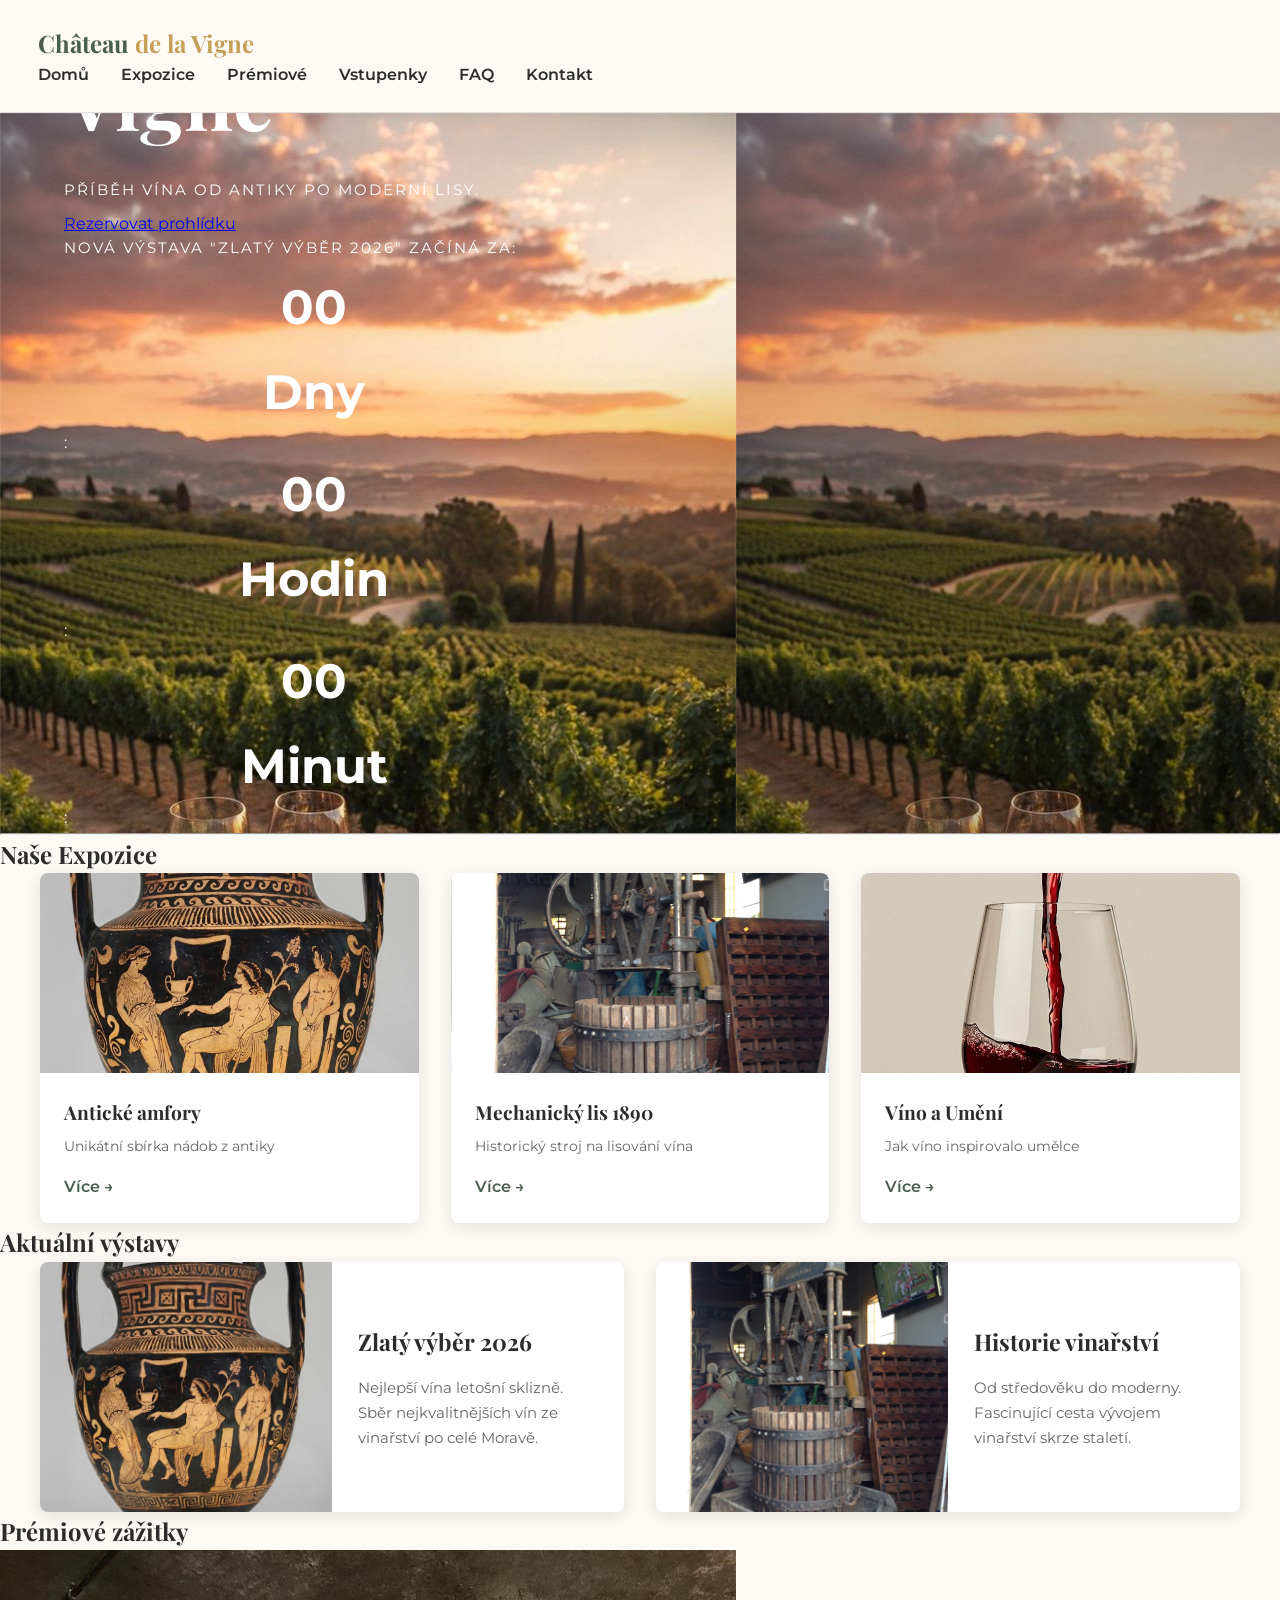
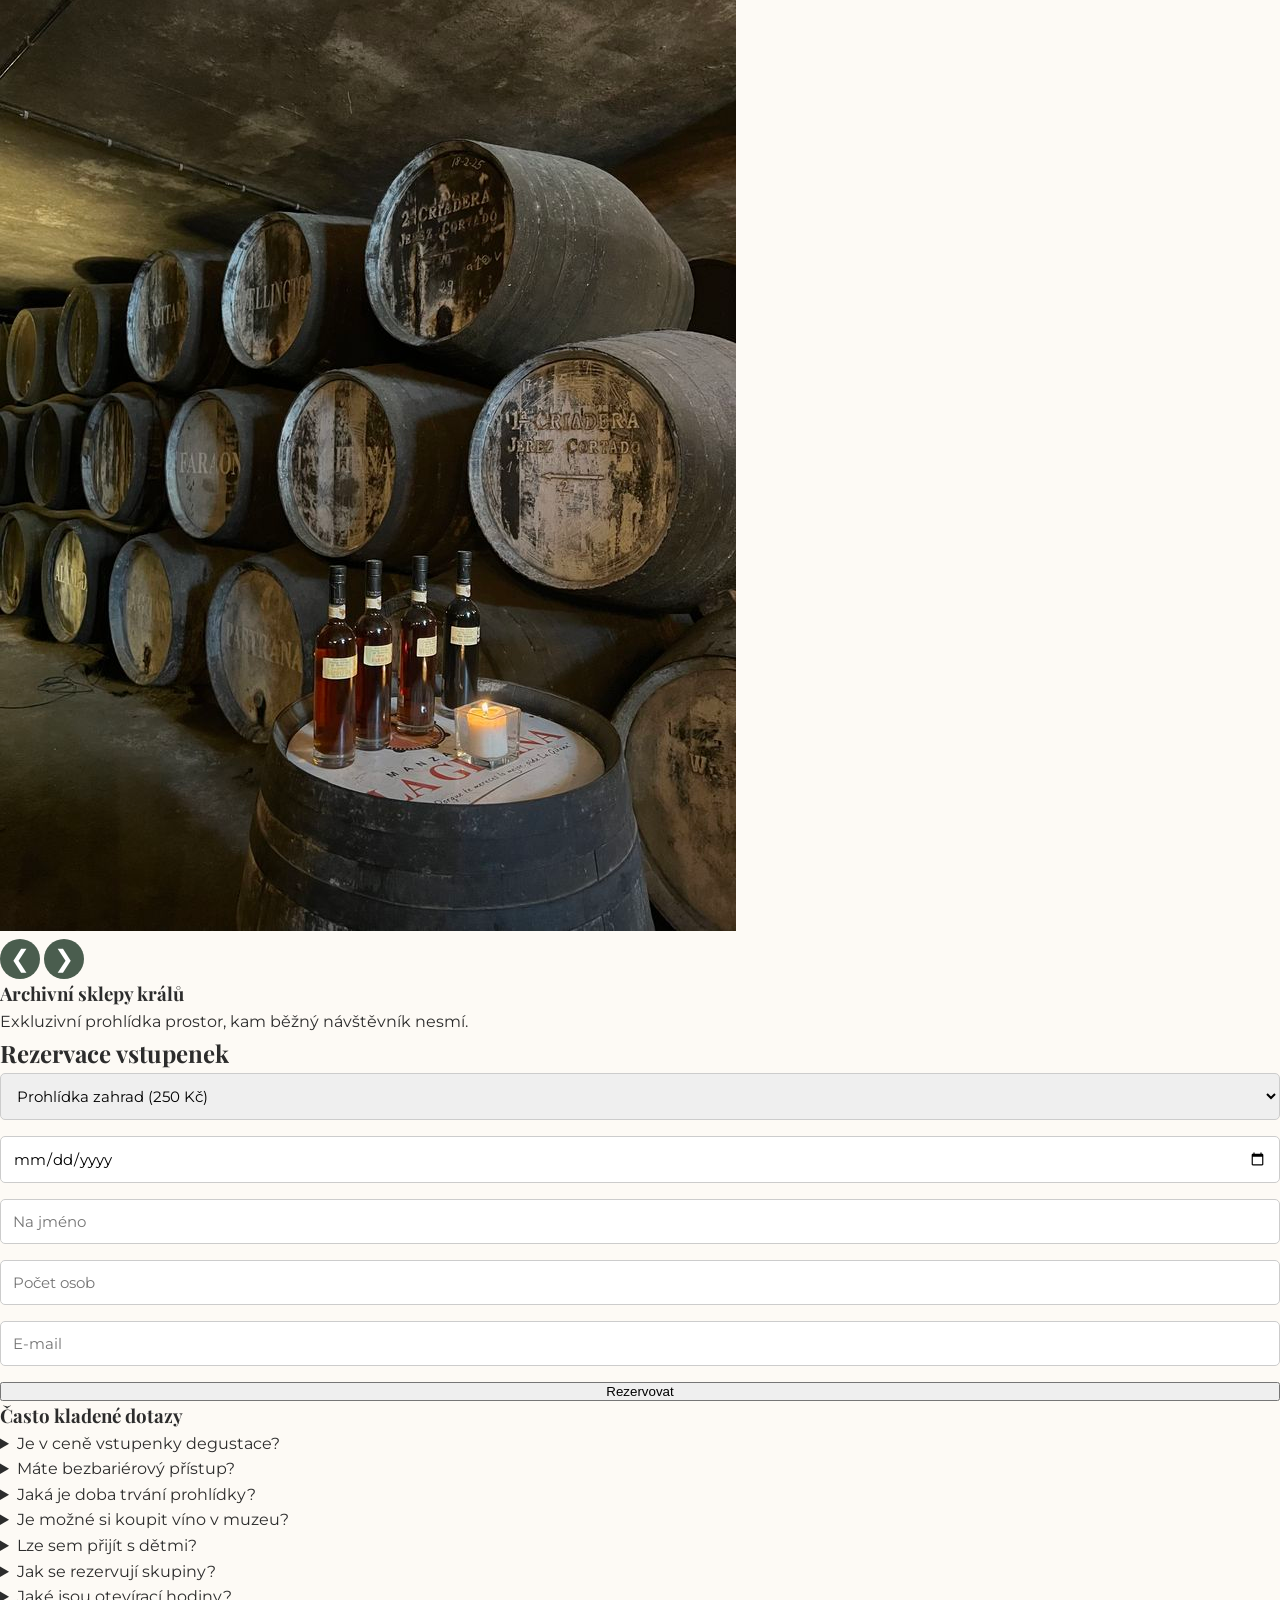
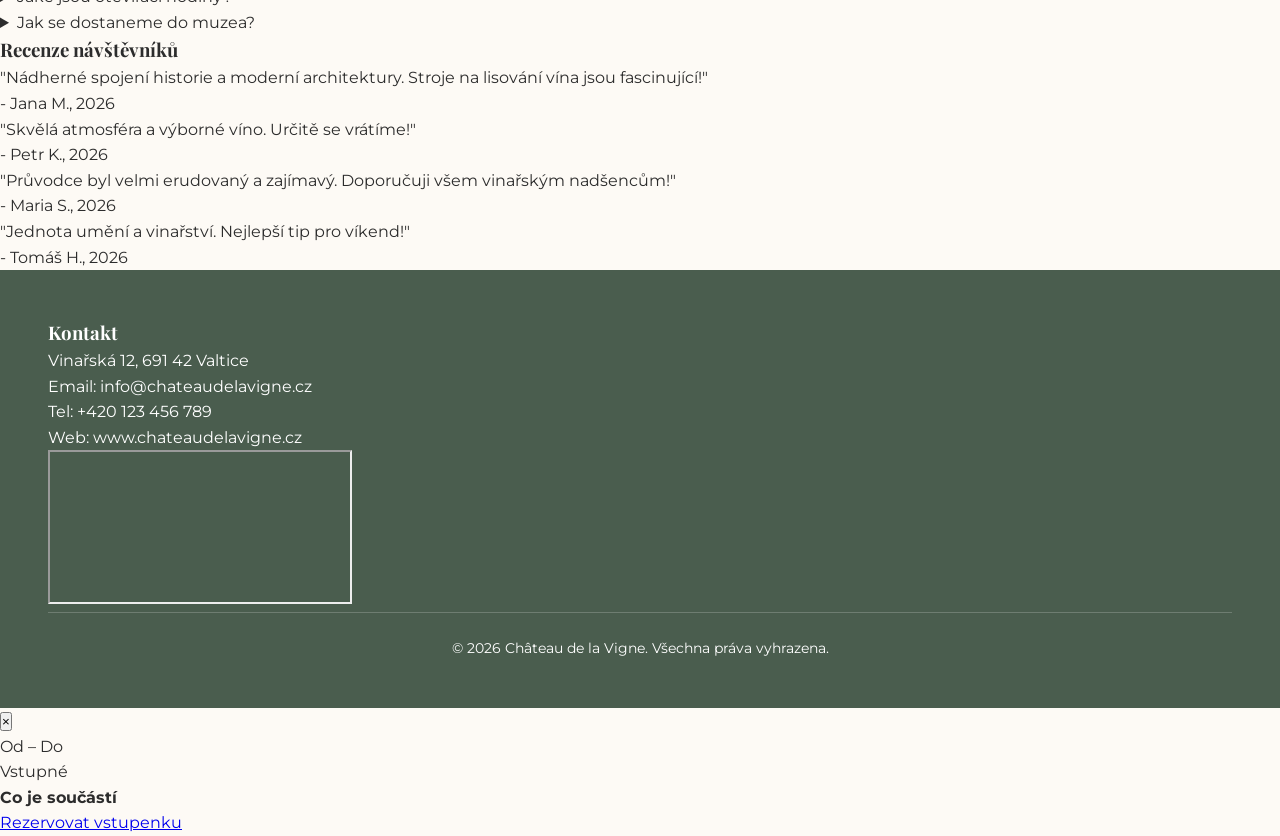
==== commit 7633e3d3: "Refactor HTML structure and update content" ====
--- a/index.html
+++ b/index.html
@@ -1,166 +1,228 @@
 <!DOCTYPE html>
 <html lang="cs">
 <head>
-    <meta charset="UTF-8">
-    <meta name="viewport" content="width=device-width, initial-scale=1.0">
-    <title>Château de la Vigne | Muzeum vína</title>
-    <link rel="stylesheet" href="style.css">
-    <link href="https://fonts.googleapis.com/css2?family=Playfair+Display:wght@700&family=Montserrat:wght@300;400;600&display=swap" rel="stylesheet">
+<meta charset="UTF-8" />
+<meta name="viewport" content="width=device-width, initial-scale=1.0" />
+<title>Château de la Vigne | Muzeum vína</title>
+<link rel="stylesheet" href="style.css?v=9">
+<link href="https://fonts.googleapis.com/css2?family=Playfair+Display:ital,wght@0,700;1,400&family=Montserrat:wght@300;400;600&display=swap" rel="stylesheet" />
 </head>
 <body>
 
-<!-- NAVBAR -->
-<nav id="navbar">
-    <div class="logo">Château <span>de la Vigne</span></div>
-    <button id="burger">☰</button>
-    <ul class="nav-links" id="nav-links">
-        <li><a href="#home">Domů</a></li>
-        <li><a href="#prehled">Expozice</a></li>
-        <li><a href="#premium">Prémiové</a></li>
-        <li><a href="#booking">Vstupenky</a></li>
-        <li><a href="#kontakt">Kontakt</a></li>
-    </ul>
+<!-- Sticky Navigace -->
+<nav class="navbar" id="navbar">
+    <div class="nav-container">
+        <div class="logo">Château <span>de la Vigne</span></div>
+        <ul class="nav-links" id="nav-links">
+            <li><a href="#home">Domů</a></li>
+            <li><a href="#expozice">Expozice</a></li>
+            <li><a href="#premium">Prémiové</a></li>
+            <li><a href="#rezervace">Vstupenky</a></li>
+            <li><a href="#faq">FAQ</a></li>
+            <li><a href="#kontakt">Kontakt</a></li>
+        </ul>
+        <div class="burger" id="burger">&#9776;</div>
+    </div>
 </nav>
 
-<!-- HERO SECTION -->
-<section id="home" class="hero">
+<!-- Hero Banner + Countdown -->
+<section id="home" class="hero" style="background-image: url('images/vinárna.jpg');">
     <div class="hero-content">
-        <p style="font-size: 0.9rem; text-transform: uppercase; margin: 0;">Upoutávka</p>
-        <h1>NÁZEV MUZEA</h1>
-        <button class="btn">CTA</button>
-    </div>
-</section>
-
-<!-- NOVÁ VÝSTAVA -->
-<section class="nova-vystava">
-    <h2>Nová výstava: "Zlatý výběr 2026" začíná za:</h2>
-    <div class="countdown-grid">
-        <div class="countdown-item">
-            <span id="days">00</span>
-            <p>DNY</p>
-        </div>
-        <div class="countdown-item">
-            <span id="hours">00</span>
-            <p>HODINY</p>
-        </div>
-        <div class="countdown-item">
-            <span id="minutes">00</span>
-            <p>MINUTY</p>
-        </div>
-        <div class="countdown-item">
-            <span id="seconds">00</span>
-            <p>SEKUNDY</p>
-        </div>
-    </div>
-</section>
-
-<!-- PŘEHLED EXPOZIC -->
-<section id="prehled" class="prehled">
-    <h2>Přehled expozic</h2>
-    <div id="prehled-grid"></div>
-</section>
-
-<!-- AKTUÁLNÍ EXPOZICE -->
-<section id="aktualni" class="aktualni">
-    <h2>Aktuální expozice</h2>
-    <div id="current-grid"></div>
-</section>
-
-<!-- PREMIUM CAROUSEL -->
-<section id="premium" class="premium">
-    <h2>Prémiové výstavy</h2>
-    <div class="carousel-wrapper">
-        <div id="carousel-1" class="carousel-slide active">
-            <div class="carousel-content">
-                <div class="carousel-img" style="background-image: url('images/Antické amfory.jpg');"></div>
-                <div class="carousel-text">
-                    <h3>TOP VÝSTAVA 1</h3>
-                    <p>Popis prémiové výstavy. Exkluzivní zážitek pro skutečné milovníky vína a umění.</p>
-                </div>
-            </div>
-        </div>
-        <div id="carousel-2" class="carousel-slide">
-            <div class="carousel-content">
-                <div class="carousel-img" style="background-image: url('images/Mechanický lis 1890.jpg');"></div>
-                <div class="carousel-text">
-                    <h3>TOP VÝSTAVA 2</h3>
-                    <p>Další prémiová výstava. Objevte fascinující svět vinařství.</p>
-                </div>
-            </div>
-        </div>
-        <div id="carousel-3" class="carousel-slide">
-            <div class="carousel-content">
-                <div class="carousel-img" style="background-image: url('images/redwine.jpg');"></div>
-                <div class="carousel-text">
-                    <h3>TOP VÝSTAVA 3</h3>
-                    <p>Třetí prémiová výstava. Spojení tradice a moderny.</p>
-                </div>
-            </div>
-        </div>
-        <div class="carousel-controls">
-            <button id="prev-btn" class="carousel-btn">&lt;</button>
-            <div class="dots">
-                <span class="dot active" data-slide="0"></span>
-                <span class="dot" data-slide="1"></span>
-                <span class="dot" data-slide="2"></span>
-            </div>
-            <button id="next-btn" class="carousel-btn">&gt;</button>
-        </div>
-    </div>
-</section>
-
-<!-- BOOKING SECTION -->
-<section id="booking" class="booking">
-    <h2>Rezervace vstupenku</h2>
-    <div class="booking-wrapper">
-        <div class="ticket-preview">
-            <div class="ticket-card">
-                <div id="ticket-img"></div>
-                <div class="ticket-info">
-                    <span id="ticket-date">05 / 10 / 2026</span>
-                    <h4 id="ticket-name">GARDEN TOUR</h4>
-                    <h3 id="ticket-title">PROHLÍDKA ZAHRAD</h3>
-                    <div id="ticket-price" class="ticket-price">250 Kč</div>
-                    <div class="barcode">|||| | || ||| | ||</div>
-                </div>
-            </div>
-        </div>
-        <div class="booking-form">
+        <h1>Château de la Vigne</h1>
+        <p>Příběh vína od antiky po moderní lisy.</p>
+        <a href="#rezervace" class="cta-btn glass-btn">Rezervovat prohlídku</a>
+
+        <div class="countdown-glass">
+            <p class="countdown-title">Nová výstava "Zlatý výběr 2026" začíná za:</p>
+            <div class="countdown-container">
+                <div class="countdown-item">
+                    <span class="countdown-value" id="days">00</span>
+                    <span class="countdown-label">Dny</span>
+                </div>
+                <div class="countdown-sep">:</div>
+                <div class="countdown-item">
+                    <span class="countdown-value" id="hours">00</span>
+                    <span class="countdown-label">Hodin</span>
+                </div>
+                <div class="countdown-sep">:</div>
+                <div class="countdown-item">
+                    <span class="countdown-value" id="minutes">00</span>
+                    <span class="countdown-label">Minut</span>
+                </div>
+                <div class="countdown-sep">:</div>
+                <div class="countdown-item">
+                    <span class="countdown-value" id="seconds">00</span>
+                    <span class="countdown-label">Sekund</span>
+                </div>
+            </div>
+        </div>
+    </div>
+</section>
+
+<!-- Separator -->
+<hr class="section-divider" />
+
+<!-- Přehled Expozic -->
+<section id="expozice" class="prehled-expozic">
+    <h2>Naše Expozice</h2>
+    <div class="prehled-grid" id="prehled-grid"></div>
+</section>
+
+<!-- Aktuální Expozice -->
+<section class="aktualni-expozice">
+    <h2>Aktuální výstavy</h2>
+    <div class="current-grid" id="current-grid"></div>
+</section>
+
+<!-- Carousel - Prémiové výstavy -->
+<section id="premium" class="premiumne-vystavy">
+    <h2>Prémiové zážitky</h2>
+    <div class="carousel">
+        <div class="carousel-slide-container">
+            <div class="carousel-slide active">
+                <img src="images/uvnitr.jpg" alt="Archivní sklepy" />
+            </div>
+            <div class="carousel-slide">
+                <img src="images/makingwine.jpg" alt="Degustace" />
+            </div>
+        </div>
+        <button class="carousel-btn prev" id="carousel-prev">&#10094;</button>
+        <button class="carousel-btn next" id="carousel-next">&#10095;</button>
+    </div>
+    <div class="carousel-caption" id="carousel-caption">
+        <h3>Archivní sklepy králů</h3>
+        <p>Exkluzivní prohlídka prostor, kam běžný návštěvník nesmí.</p>
+    </div>
+    <div class="carousel-dots" id="carousel-dots"></div>
+</section>
+
+<!-- Rezervace/Vstupenky -->
+<section id="rezervace" class="rezervace">
+    <div class="rezervace-bg" id="rezervace-bg"></div>
+    <div class="rezervace-overlay"></div>
+    <div class="rezervace-inner">
+        <h2>Rezervace vstupenek</h2>
+        <div class="rezervace-form">
             <form id="booking-form">
-                <input type="text" name="name" placeholder="Jméno a příjmení" required>
-                <input type="email" name="email" placeholder="E-mail" required>
-                <div class="form-row">
-                    <input type="date" name="date" required>
-                    <select id="ticket-type" name="type" required>
-                        <option value="zahrady">Prohlídka zahrad (250 Kč)</option>
-                        <option value="sklepy">Sklepy & Dům (350 Kč)</option>
-                        <option value="degustace">Degustace & Tvorba (590 Kč)</option>
-                        <option value="bonus">Vše + Bonus (890 Kč)</option>
-                    </select>
-                </div>
-                <input type="number" name="count" min="1" placeholder="Počet osob" required>
-                <button type="submit" class="btn-submit">Rezervovat</button>
+                <select name="type" id="ticket-type">
+                    <option value="zahrady">Prohlídka zahrad (250 Kč)</option>
+                    <option value="sklepy">Sklepy & Dům (350 Kč)</option>
+                    <option value="degustace">Degustace & Tvorba vína (590 Kč)</option>
+                    <option value="bonus">Vše + Bonus program (890 Kč)</option>
+                </select>
+                <input type="date" name="date" required />
+                <input type="text" name="name" placeholder="Na jméno" required />
+                <input type="number" name="count" min="1" placeholder="Počet osob" required />
+                <input type="email" name="email" placeholder="E-mail" required />
+                <button type="submit" class="btn-reserve">Rezervovat</button>
             </form>
         </div>
     </div>
 </section>
 
-<!-- FOOTER -->
-<footer id="kontakt">
-    <div class="footer-content">
-        <div class="contact-info">
+<!-- FAQ & Recenze -->
+<section id="faq" class="info-section">
+    <div class="faq">
+        <h3>Často kladené dotazy</h3>
+        <details>
+            <summary>Je v ceně vstupenky degustace?</summary>
+            <p>Degustace je součástí balíčku "Degustace & Tvorba vína" a "Vše + Bonus program". U základního vstupného lze dokoupit na místě za dodatečný poplatek 150 Kč.</p>
+        </details>
+        <details>
+            <summary>Máte bezbariérový přístup?</summary>
+            <p>Ano, celé muzeum včetně historických sklepů je přístupné výtahem. Máme i sociální zařízení pro osoby se zdravotním postižením.</p>
+        </details>
+        <details>
+            <summary>Jaká je doba trvání prohlídky?</summary>
+            <p>Prohlídka zahrad trvá 1-2 hodiny. Sklepy & Dům trvají 2 hodiny. Degustace & Tvorba vína trvá 3-4 hodiny. Bonus program trvá 5-6 hodin.</p>
+        </details>
+        <details>
+            <summary>Je možné si koupit víno v muzeu?</summary>
+            <p>Ano, v našem obchodu prodáváme výběr vín z místních vinařství. Příslušníci skupin mohou získat slevu 10%.</p>
+        </details>
+        <details>
+            <summary>Lze sem přijít s dětmi?</summary>
+            <p>Děti do 6 let mají vstup zdarma. Pro děti od 7 do 15 let nabízíme zvýhodněnou cenu 100 Kč. Máme také dětský edukační program.</p>
+        </details>
+        <details>
+            <summary>Jak se rezervují skupiny?</summary>
+            <p>Skupiny od 10 osob prosím rezervujte minimálně 2 týdny předem na email: groups@chateaudelavigne.cz. Skupiny dostávají slevu 15%.</p>
+        </details>
+        <details>
+            <summary>Jaké jsou otevírací hodiny?</summary>
+            <p>Otevřeno úterý - neděle, 10:00 - 18:00. V pondělí jsme zavřeni. V letních měsících (červen-srpen) otevřeno denně.</p>
+        </details>
+        <details>
+            <summary>Jak se dostaneme do muzea?</summary>
+            <p>Muzeum se nachází ve Valtici. Lze se sem dostat autem (volné parkoviště), vlakem (zastávka Valtice) nebo autobusem. Nejbližší letiště je Brno (50 km).</p>
+        </details>
+    </div>
+    <div class="reviews">
+        <h3>Recenze návštěvníků</h3>
+        <div class="review-item">
+            <p>"Nádherné spojení historie a moderní architektury. Stroje na lisování vína jsou fascinující!"</p>
+            <span>- Jana M., 2026</span>
+        </div>
+        <div class="review-item">
+            <p>"Skvělá atmosféra a výborné víno. Určitě se vrátíme!"</p>
+            <span>- Petr K., 2026</span>
+        </div>
+        <div class="review-item">
+            <p>"Průvodce byl velmi erudovaný a zajímavý. Doporučuji všem vinařským nadšencům!"</p>
+            <span>- Maria S., 2026</span>
+        </div>
+        <div class="review-item">
+            <p>"Jednota umění a vinařství. Nejlepší tip pro víkend!"</p>
+            <span>- Tomáš H., 2026</span>
+        </div>
+    </div>
+</section>
+
+<!-- Kontakt a mapa -->
+<footer id="kontakt" class="kontakt">
+    <div class="kontakt-wrapper">
+        <div class="kontakt-info">
             <h3>Kontakt</h3>
-            <p>📧 Email: info@chateaudelavigne.cz</p>
-            <p>📞 Tel: +420 123 456 789</p>
-            <p>📍 Adresa: Vinařská 12, 691 42 Valtice</p>
-        </div>
-        <div class="map">
+            <p>Vinařská 12, 691 42 Valtice</p>
+            <p>Email: info@chateaudelavigne.cz</p>
+            <p>Tel: +420 123 456 789</p>
+            <p>Web: www.chateaudelavigne.cz</p>
+        </div>
+        <div class="kontakt-mapa">
             <iframe src="https://www.google.com/maps/embed?pb=!1m18!1m12!1m3!1d2549.5632345857996!2d16.99897!3d48.70563!2m3!1f0!2f0!3f0!3m2!1i1024!2i768!4f13.1!3m3!1m2!1s0x470c394c0e0f0001%3A0x1234567890abcdef!2sVin%C3%A1rsk%C3%A1%2012%2C%20691%2042%20Valtice!5e0!3m2!1scs!2scz!4v1234567890" allowfullscreen="" loading="lazy" referrerpolicy="no-referrer-when-downgrade"></iframe>
         </div>
     </div>
     <p class="copy">&copy; 2026 Château de la Vigne. Všechna práva vyhrazena.</p>
 </footer>
 
-<script src="script.js"></script>
+<!-- Modal pro expozice -->
+<div class="expo-modal-overlay" id="expo-modal-overlay">
+    <div class="expo-modal">
+        <button class="expo-modal-close" id="expo-modal-close">&times;</button>
+        <div class="expo-modal-img" id="expo-modal-img"></div>
+        <div class="expo-modal-body">
+            <span class="expo-modal-category" id="expo-modal-category"></span>
+            <h2 id="expo-modal-title"></h2>
+            <div class="expo-modal-meta">
+                <div class="expo-meta-item">
+                    <span class="meta-label">Od – Do</span>
+                    <span class="meta-value" id="expo-modal-dates"></span>
+                </div>
+                <div class="expo-meta-item">
+                    <span class="meta-label">Vstupné</span>
+                    <span class="meta-value" id="expo-modal-price"></span>
+                </div>
+            </div>
+            <p id="expo-modal-desc"></p>
+            <div class="expo-modal-includes">
+                <h4>Co je součástí</h4>
+                <ul id="expo-modal-includes"></ul>
+            </div>
+            <a href="#rezervace" class="glass-btn expo-modal-btn" id="expo-modal-reserve">Rezervovat vstupenku</a>
+        </div>
+    </div>
+</div>
+
+<script src="script.js?v=9"></script>
 </body>
 </html>
--- a/style.css
+++ b/style.css
@@ -3,14 +3,17 @@
     --gold: #c5a059;
     --bg: #fdfaf5;
     --text: #2c2c2c;
-    --light-gray: #f0f0f0;
-    --dark-gray: #5a5a5a;
+    --light: #f4f1ea;
 }
 
 * {
     margin: 0;
     padding: 0;
     box-sizing: border-box;
+}
+
+html {
+    scroll-behavior: smooth;
 }
 
 body {
@@ -24,96 +27,23 @@
     font-family: 'Playfair Display', serif;
 }
 
-/* ===== GLASS BUTTON SYSTEM ===== */
-.glass-btn {
-    display: inline-block;
-    padding: 0.75rem 1.8rem;
-    border-radius: 6px;
-    font-weight: 600;
-    font-family: 'Montserrat', sans-serif;
-    font-size: 0.9rem;
-    letter-spacing: 0.04em;
-    text-decoration: none;
-    cursor: pointer;
-    border: 1px solid rgba(255, 255, 255, 0.35);
-    background: rgba(255, 255, 255, 0.15);
-    backdrop-filter: blur(12px);
-    -webkit-backdrop-filter: blur(12px);
-    box-shadow:
-        0 4px 16px rgba(0, 0, 0, 0.15),
-        inset 0 1px 0 rgba(255, 255, 255, 0.4),
-        inset 0 -1px 0 rgba(0, 0, 0, 0.08);
-    color: white;
-    text-shadow: 0 1px 2px rgba(0,0,0,0.25);
-    transition: all 0.25s ease;
-    position: relative;
-    overflow: hidden;
-}
-
-.glass-btn::before {
-    content: '';
-    position: absolute;
-    top: 0; left: 0; right: 0;
-    height: 50%;
-    background: linear-gradient(to bottom, rgba(255,255,255,0.18), transparent);
-    border-radius: 6px 6px 0 0;
-    pointer-events: none;
-}
-
-.glass-btn:hover {
-    background: rgba(255, 255, 255, 0.25);
-    border-color: rgba(255, 255, 255, 0.55);
-    box-shadow:
-        0 6px 24px rgba(0, 0, 0, 0.2),
-        inset 0 1px 0 rgba(255, 255, 255, 0.5),
-        inset 0 -1px 0 rgba(0, 0, 0, 0.1);
-    transform: translateY(-1px);
-}
-
-.glass-btn:active {
-    transform: translateY(0);
-    box-shadow:
-        0 2px 8px rgba(0, 0, 0, 0.15),
-        inset 0 1px 0 rgba(255, 255, 255, 0.3);
-}
-
-/* Dark background glass btn (hero, footer contexts) */
-.hero .glass-btn,
-.nova-vystava .glass-btn {
-    border-color: rgba(197, 160, 89, 0.6);
-    background: rgba(197, 160, 89, 0.2);
-    color: white;
-}
-
-.hero .glass-btn:hover,
-.nova-vystava .glass-btn:hover {
-    background: rgba(197, 160, 89, 0.35);
-    border-color: rgba(197, 160, 89, 0.8);
-}
-
-/* ===== NAVIGACE ===== */
-.navbar {
-    background: rgba(253, 250, 245, 0.92);
-    border-bottom: 1px solid rgba(197, 160, 89, 0.2);
+/* ===== NAVBAR ===== */
+#navbar {
     position: sticky;
     top: 0;
-    z-index: 100;
-    backdrop-filter: blur(8px);
-    -webkit-backdrop-filter: blur(8px);
-}
-
-.nav-container {
-    max-width: 1200px;
-    margin: 0 auto;
+    z-index: 1000;
     display: flex;
     justify-content: space-between;
     align-items: center;
-    padding: 1rem 2rem;
+    padding: clamp(0.75rem, 2vw, 1.5rem) clamp(1rem, 3vw, 5%);
+    background: rgba(253, 250, 245, 0.98);
+    border-bottom: 1px solid rgba(0, 0, 0, 0.1);
+    box-shadow: 0 2px 5px rgba(0, 0, 0, 0.05);
 }
 
 .logo {
-    font-weight: bold;
-    font-size: 1.1rem;
+    font-size: clamp(1rem, 2vw, 1.5rem);
+    font-weight: 700;
     color: var(--primary);
 }
 
@@ -124,42 +54,39 @@
 .nav-links {
     display: flex;
     list-style: none;
-    gap: 2rem;
+    gap: clamp(1rem, 3vw, 2rem);
 }
 
 .nav-links a {
     text-decoration: none;
     color: var(--text);
     font-weight: 600;
-    font-size: 0.85rem;
-    letter-spacing: 0.03em;
+    font-size: clamp(0.9rem, 1.5vw, 1rem);
     transition: color 0.3s;
 }
 
 .nav-links a:hover {
-    color: var(--gold);
-}
-
-.burger {
+    color: var(--primary);
+}
+
+#burger {
     display: none;
+    background: none;
+    border: none;
     font-size: 1.5rem;
     cursor: pointer;
-    color: var(--primary);
-    background: none;
-    border: none;
-}
-
-/* ===== HERO ===== */
+    color: var(--text);
+}
+
+/* ===== HERO SECTION ===== */
 .hero {
-    background-color: #3a4a3a;
-    background-size: cover;
-    background-position: center;
-    padding: 6rem 2rem;
-    text-align: center;
-    min-height: 480px;
+    height: clamp(50vh, 80vh, 100vh);
+    background: linear-gradient(135deg, rgba(0, 0, 0, 0.4), rgba(0, 0, 0, 0.4)), url('images/Antické amfory.jpg') center/cover;
     display: flex;
     align-items: center;
-    justify-content: center;
+    justify-content: flex-start;
+    padding: clamp(2rem, 5vw, 5rem);
+    color: white;
     position: relative;
     overflow: hidden;
 }
@@ -167,694 +94,473 @@
 .hero::before {
     content: '';
     position: absolute;
-    inset: 0;
-    background: linear-gradient(160deg, rgba(20,30,20,0.65) 0%, rgba(40,55,40,0.55) 100%);
-    z-index: 0;
+    top: 0;
+    left: 0;
+    right: 0;
+    bottom: 0;
+    background: linear-gradient(135deg, transparent 40%, rgba(0, 0, 0, 0.3) 100%);
+    pointer-events: none;
 }
 
 .hero-content {
-    max-width: 560px;
     position: relative;
-    z-index: 1;
-}
-
-.hero h1 {
-    font-size: 3.2rem;
+    z-index: 2;
+    max-width: 500px;
+}
+
+.hero-content p {
+    font-size: clamp(0.75rem, 1.2vw, 1rem);
+    text-transform: uppercase;
+    letter-spacing: 2px;
+    margin-bottom: 0.5rem;
+}
+
+.hero-content h1 {
+    font-size: clamp(2rem, 8vw, 5rem);
+    line-height: 1.2;
+    margin-bottom: 2rem;
+}
+
+.btn {
+    padding: clamp(0.75rem, 1.5vw, 1rem) clamp(1.5rem, 3vw, 2rem);
+    background: var(--primary);
     color: white;
-    margin-bottom: 1rem;
-    text-shadow: 0 2px 8px rgba(0,0,0,0.3);
-}
-
-.hero p {
-    font-size: 1rem;
-    color: rgba(255,255,255,0.8);
-    margin-bottom: 2rem;
-    letter-spacing: 0.05em;
-}
-
-/* ===== HERO ===== */
-.hero {
-    background-color: #3a4a3a;
+    border: none;
+    border-radius: 5px;
+    font-weight: 600;
+    cursor: pointer;
+    transition: all 0.3s;
+    font-size: clamp(0.9rem, 1.5vw, 1rem);
+}
+
+.btn:hover {
+    background: #3a4a3a;
+    transform: translateY(-2px);
+}
+
+/* ===== NOVA VYSTAVA ===== */
+.nova-vystava {
+    padding: clamp(2rem, 5vw, 4rem);
+    background: var(--primary);
+    color: white;
+    text-align: center;
+}
+
+.nova-vystava h2 {
+    font-size: clamp(1.5rem, 3vw, 2.5rem);
+    margin-bottom: clamp(1.5rem, 3vw, 2rem);
+}
+
+.countdown-grid {
+    display: grid;
+    grid-template-columns: repeat(auto-fit, minmax(80px, 1fr));
+    gap: clamp(1rem, 2vw, 2rem);
+    max-width: 500px;
+    margin: 0 auto;
+}
+
+.countdown-item {
+    display: flex;
+    flex-direction: column;
+    align-items: center;
+    gap: 0.5rem;
+}
+
+.countdown-item span {
+    font-size: clamp(2rem, 5vw, 3rem);
+    font-weight: bold;
+}
+
+.countdown-item p {
+    font-size: clamp(0.7rem, 1vw, 0.9rem);
+    text-transform: uppercase;
+    letter-spacing: 1px;
+}
+
+/* ===== PREHLED ===== */
+.prehled {
+    padding: clamp(2rem, 5vw, 4rem);
+    background: var(--bg);
+}
+
+.prehled h2,
+.aktualni h2,
+.premium h2,
+.booking h2 {
+    font-size: clamp(1.8rem, 3vw, 2.5rem);
+    text-align: center;
+    margin-bottom: clamp(1.5rem, 3vw, 3rem);
+}
+
+#prehled-grid {
+    display: grid;
+    grid-template-columns: repeat(auto-fit, minmax(250px, 1fr));
+    gap: clamp(1.5rem, 3vw, 2rem);
+    max-width: 1200px;
+    margin: 0 auto;
+}
+
+.expo-card {
+    background: white;
+    border-radius: 8px;
+    overflow: hidden;
+    box-shadow: 0 4px 15px rgba(0, 0, 0, 0.1);
+    transition: transform 0.3s, box-shadow 0.3s;
+    cursor: pointer;
+}
+
+.expo-card:hover {
+    transform: translateY(-5px);
+    box-shadow: 0 8px 25px rgba(0, 0, 0, 0.15);
+}
+
+.expo-card-img {
+    width: 100%;
+    height: 200px;
     background-size: cover;
     background-position: center;
-    padding: 5rem 2rem 4rem;
-    text-align: center;
-    min-height: 580px;
-    display: flex;
-    align-items: center;
+}
+
+.expo-card-content {
+    padding: clamp(1rem, 2vw, 1.5rem);
+}
+
+.expo-card-content h3 {
+    font-size: clamp(1rem, 1.5vw, 1.3rem);
+    margin-bottom: 0.5rem;
+}
+
+.expo-card-content p {
+    font-size: clamp(0.85rem, 1vw, 0.95rem);
+    color: #666;
+    margin-bottom: 1rem;
+}
+
+.expo-card-link {
+    color: var(--primary);
+    text-decoration: none;
+    font-weight: 600;
+    transition: color 0.3s;
+}
+
+.expo-card-link:hover {
+    color: var(--gold);
+}
+
+/* ===== AKTUALNI EXPOZICE ===== */
+.aktualni {
+    padding: clamp(2rem, 5vw, 4rem);
+    background: var(--light);
+}
+
+#current-grid {
+    display: grid;
+    grid-template-columns: repeat(auto-fit, minmax(300px, 1fr));
+    gap: clamp(1.5rem, 3vw, 2rem);
+    max-width: 1200px;
+    margin: 0 auto;
+}
+
+.current-expo {
+    background: white;
+    border-radius: 8px;
+    overflow: hidden;
+    box-shadow: 0 4px 15px rgba(0, 0, 0, 0.1);
+    display: grid;
+    grid-template-columns: 1fr 1fr;
+    transition: transform 0.3s;
+}
+
+.current-expo:hover {
+    transform: translateY(-5px);
+}
+
+.current-expo-img {
+    width: 100%;
+    height: 250px;
+    background-size: cover;
+    background-position: center;
+}
+
+.current-expo-content {
+    padding: clamp(1rem, 2vw, 2rem);
+    display: flex;
+    flex-direction: column;
     justify-content: center;
+}
+
+.current-expo-content h3 {
+    font-size: clamp(1.1rem, 1.8vw, 1.5rem);
+    margin-bottom: 1rem;
+}
+
+.current-expo-content p {
+    font-size: clamp(0.85rem, 1.2vw, 1rem);
+    color: #666;
+    line-height: 1.6;
+}
+
+/* ===== PREMIUM CAROUSEL ===== */
+.premium {
+    padding: clamp(2rem, 5vw, 4rem);
+    background: var(--bg);
+}
+
+.carousel-wrapper {
+    max-width: 1000px;
+    margin: 0 auto;
     position: relative;
+}
+
+.carousel-slide {
+    display: none;
+    opacity: 0;
+    transition: opacity 0.5s;
+}
+
+.carousel-slide.active {
+    display: block;
+    opacity: 1;
+}
+
+.carousel-content {
+    display: grid;
+    grid-template-columns: 1fr 1fr;
+    gap: clamp(1rem, 3vw, 2rem);
+    background: white;
+    border-radius: 8px;
     overflow: hidden;
-}
-
-.hero::before {
-    content: '';
-    position: absolute;
-    inset: 0;
-    background: linear-gradient(160deg, rgba(15,25,15,0.6) 0%, rgba(35,50,35,0.5) 100%);
-    z-index: 0;
-}
-
-.hero-content {
-    max-width: 640px;
-    position: relative;
-    z-index: 1;
+    box-shadow: 0 4px 20px rgba(0, 0, 0, 0.1);
+}
+
+.carousel-img {
+    width: 100%;
+    height: clamp(250px, 40vh, 400px);
+    background-size: cover;
+    background-position: center;
+}
+
+.carousel-text {
+    padding: clamp(1.5rem, 3vw, 2.5rem);
     display: flex;
     flex-direction: column;
-    align-items: center;
-    gap: 1.2rem;
-}
-
-/* Glass countdown inside hero */
-.countdown-glass {
-    margin-top: 1.5rem;
-    background: rgba(255, 255, 255, 0.08);
-    backdrop-filter: blur(16px);
-    -webkit-backdrop-filter: blur(16px);
-    border: 1px solid rgba(255, 255, 255, 0.18);
-    border-radius: 14px;
-    padding: 1.4rem 2.5rem;
-    box-shadow:
-        0 8px 32px rgba(0,0,0,0.25),
-        inset 0 1px 0 rgba(255,255,255,0.2),
-        inset 0 -1px 0 rgba(0,0,0,0.1);
-    width: 100%;
-    max-width: 500px;
-}
-
-.countdown-title {
-    font-size: 0.75rem;
-    letter-spacing: 0.08em;
-    text-transform: uppercase;
-    color: rgba(255,255,255,0.65);
+    justify-content: center;
+}
+
+.carousel-text h3 {
+    font-size: clamp(1.3rem, 2vw, 1.8rem);
     margin-bottom: 1rem;
-    font-family: 'Montserrat', sans-serif;
-}
-
-.countdown-container {
+}
+
+.carousel-text p {
+    font-size: clamp(0.9rem, 1.2vw, 1rem);
+    color: #666;
+    line-height: 1.7;
+}
+
+.carousel-controls {
     display: flex;
     justify-content: center;
     align-items: center;
+    gap: 2rem;
+    margin-top: clamp(1.5rem, 3vw, 2rem);
+}
+
+.carousel-btn {
+    background: var(--primary);
+    color: white;
+    border: none;
+    width: 40px;
+    height: 40px;
+    border-radius: 50%;
+    font-size: 1.5rem;
+    cursor: pointer;
+    transition: background 0.3s;
+}
+
+.carousel-btn:hover {
+    background: #3a4a3a;
+}
+
+.dots {
+    display: flex;
     gap: 0.5rem;
 }
 
-.countdown-item {
-    display: flex;
-    flex-direction: column;
-    align-items: center;
-    min-width: 60px;
-}
-
-.countdown-sep {
-    font-size: 1.6rem;
-    color: var(--gold);
-    font-weight: 300;
-    margin-bottom: 1.2rem;
-    opacity: 0.7;
-}
-
-.countdown-value {
-    font-size: 2.2rem;
-    font-weight: 700;
-    font-family: 'Playfair Display', serif;
-    color: var(--gold);
-    line-height: 1;
-}
-
-.countdown-label {
-    font-size: 0.65rem;
-    letter-spacing: 0.1em;
-    text-transform: uppercase;
-    color: rgba(255,255,255,0.5);
-    margin-top: 0.4rem;
-}
-
-/* ===== SEPARATOR ===== */
-.section-divider {
-    border: none;
-    height: 3px;
-    background: linear-gradient(90deg, transparent 0%, var(--gold) 30%, var(--primary) 70%, transparent 100%);
-    margin: 0;
-    opacity: 0.6;
-}
-
-/* ===== PŘEHLED EXPOZIC ===== */
-.prehled-expozic {
-    padding: 5rem 2rem;
-    max-width: 1200px;
-    width: 100%;
-    margin: 0 auto;
-    box-sizing: border-box;
-}
-
-.prehled-expozic h2,
-.aktualni-expozice h2,
-.premiumne-vystavy h2,
-.rezervace h2,
-.info-section h3 {
-    text-align: center;
-    margin-bottom: 2.5rem;
-    font-size: 2rem;
-    color: var(--primary);
-}
-
-.prehled-grid {
-    display: grid;
-    grid-template-columns: 30% 30% 30% !important;
-    gap: 1.8rem;
-    justify-content: center;
-    width: 100%;
-}
-
-.expo-card {
-    min-width: 0;
-    display: flex !important;
-    flex-direction: column !important;
-    background: rgba(255,255,255,0.5);
-    backdrop-filter: blur(8px);
-    -webkit-backdrop-filter: blur(8px);
-    border: 1px solid rgba(255,255,255,0.8);
-    border-radius: 12px;
-    overflow: hidden;
-    box-shadow: 0 4px 18px rgba(0,0,0,0.08), inset 0 1px 0 rgba(255,255,255,0.9);
-    transition: transform 0.3s, box-shadow 0.3s;
-    aspect-ratio: 3 / 4;
-}
-
-.expo-card:hover {
-    transform: translateY(-6px);
-    box-shadow: 0 14px 36px rgba(0,0,0,0.13), inset 0 1px 0 rgba(255,255,255,0.9);
-}
-
-.expo-card-img {
-    width: 100%;
-    flex: 1;
-    background: var(--light-gray) center/cover no-repeat;
-    min-height: 0;
-}
-
-.expo-card-content {
-    padding: 1rem 1.2rem 1.1rem;
-    background: rgba(253,250,245,0.72);
-    backdrop-filter: blur(16px);
-    -webkit-backdrop-filter: blur(16px);
-    border-top: 1px solid rgba(197,160,89,0.18);
-    flex-shrink: 0;
-}
-
-.expo-card-content h3 {
-    margin-bottom: 0.25rem;
-    font-size: 0.95rem;
-    color: var(--primary);
-}
-
-.expo-card-content p {
-    font-size: 0.82rem;
-    color: #666;
-    margin-bottom: 0.7rem;
-    line-height: 1.45;
-    display: -webkit-box;
-    -webkit-line-clamp: 2;
-    -webkit-box-orient: vertical;
-    overflow: hidden;
-}
-
-.expo-card-link {
-    color: var(--gold);
-    text-decoration: none;
-    font-weight: 600;
-    font-size: 0.88rem;
-    transition: color 0.2s;
-}
-
-.expo-card-link:hover {
-    color: var(--primary);
-}
-
-/* ===== AKTUÁLNÍ EXPOZICE ===== */
-.aktualni-expozice {
-    padding: 3rem 2rem;
-    background: var(--light-gray);
-}
-
-.aktualni-expozice > h2 {
-    max-width: 1200px;
-    margin: 0 auto 1.8rem;
-}
-
-.current-grid {
+.dot {
+    width: 12px;
+    height: 12px;
+    border-radius: 50%;
+    background: #ccc;
+    cursor: pointer;
+    transition: background 0.3s;
+}
+
+.dot.active {
+    background: var(--primary);
+}
+
+/* ===== BOOKING SECTION ===== */
+.booking {
+    padding: clamp(2rem, 5vw, 4rem);
+    background: var(--light);
+}
+
+.booking-wrapper {
     display: grid;
     grid-template-columns: 1fr 1fr;
-    gap: 1.5rem;
+    gap: clamp(2rem, 4vw, 4rem);
     max-width: 1200px;
     margin: 0 auto;
 }
 
-.current-expo {
-    background: white;
-    border-radius: 10px;
+.ticket-preview {
+    display: flex;
+    justify-content: center;
+    align-items: center;
+}
+
+.ticket-card {
+    width: 100%;
+    max-width: 350px;
+    border-radius: 15px;
     overflow: hidden;
-    display: flex;
-    flex-direction: row;
-    box-shadow: 0 2px 12px rgba(0,0,0,0.08);
-    max-height: 120px;
-}
-
-.current-expo-img {
-    width: 120px;
-    min-height: 120px;
-    background: var(--light-gray) center/cover no-repeat;
-    flex-shrink: 0;
-}
-
-.current-expo-content {
-    padding: 1rem 1.2rem;
-    flex: 1;
+    box-shadow: 10px 10px 30px rgba(0, 0, 0, 0.15);
+    background: #d4c4a8;
+    transition: all 0.3s;
+}
+
+#ticket-img {
+    width: 100%;
+    height: 200px;
+    background-size: cover;
+    background-position: center;
+}
+
+.ticket-info {
+    padding: clamp(1rem, 2vw, 1.5rem);
+    text-align: center;
+}
+
+.ticket-info span {
+    display: block;
+    font-size: 0.85rem;
+    color: #666;
+    margin-bottom: 0.5rem;
+}
+
+.ticket-info h4 {
+    font-size: 0.95rem;
+    font-weight: 600;
+    margin: 0.5rem 0;
+}
+
+.ticket-info h3 {
+    font-size: 1.2rem;
+    margin: 0.5rem 0;
+}
+
+.ticket-price {
+    font-size: clamp(1.2rem, 2vw, 1.5rem);
+    font-weight: bold;
+    color: #333;
+    margin: 1rem 0;
+}
+
+.barcode {
+    font-family: monospace;
+    font-size: 1rem;
+    letter-spacing: 2px;
+    margin-top: 0.5rem;
+}
+
+.booking-form {
     display: flex;
     flex-direction: column;
     justify-content: center;
 }
 
-.current-expo-content h3 {
-    margin-bottom: 0.3rem;
+form {
+    display: flex;
+    flex-direction: column;
+    gap: 1rem;
+}
+
+form input,
+form select {
+    padding: 0.75rem;
+    border: 1px solid #ccc;
+    border-radius: 5px;
     font-size: 0.95rem;
-    color: var(--primary);
-}
-
-.current-expo-content p {
-    font-size: 0.82rem;
-    color: #666;
-    line-height: 1.4;
-    display: -webkit-box;
-    -webkit-line-clamp: 2;
-    -webkit-box-orient: vertical;
-    overflow: hidden;
-}
-
-.current-expo-content h3 {
-    margin-bottom: 0.5rem;
-    font-size: 1rem;
-    color: var(--primary);
-}
-
-.current-expo-content p {
-    font-size: 0.85rem;
-    color: #666;
-}
-
-/* ===== CAROUSEL / PRÉMIOVÉ ===== */
-.premiumne-vystavy {
-    position: relative;
-    min-height: 500px;
-    overflow: hidden;
-    display: flex;
-    flex-direction: column;
-    align-items: center;
-    justify-content: center;
-    padding: 4rem 2rem;
-}
-
-/* Každý slide je fullscreen pozadí sekce */
-.carousel {
-    position: absolute;
-    inset: 0;
-    max-width: none;
-    margin: 0;
-    border-radius: 0;
-    z-index: 0;
-}
-
-.carousel-slide-container {
-    position: absolute;
-    inset: 0;
-    width: 100%;
-    height: 100%;
-    padding-bottom: 0;
-}
-
-.carousel-slide {
-    position: absolute;
-    inset: 0;
-    width: 100%;
-    height: 100%;
-    display: none;
-}
-
-.carousel-slide.active {
-    display: block;
-}
-
-.carousel-slide img {
-    width: 100%;
-    height: 100%;
-    object-fit: cover;
-}
-
-/* Tmavý overlay přes obrázek */
-.carousel::after {
-    content: '';
-    position: absolute;
-    inset: 0;
-    background: rgba(15, 25, 15, 0.55);
-    z-index: 1;
-    pointer-events: none;
-}
-
-.carousel-caption {
-    position: relative;
-    z-index: 3;
-    background: none;
-    text-align: center;
-    padding: 0;
-    margin-top: 1rem;
-    color: white;
-}
-
-.carousel-caption h3 {
-    font-size: 1.8rem;
-    margin-bottom: 0.5rem;
-    font-family: 'Playfair Display', serif;
-    text-shadow: 0 2px 8px rgba(0,0,0,0.4);
-}
-
-.carousel-caption p {
-    font-size: 1rem;
-    opacity: 0.85;
-}
-
-/* Nadpis sekce nad carouselem */
-.premiumne-vystavy > h2 {
-    position: relative;
-    z-index: 3;
-    color: white;
-    text-shadow: 0 2px 8px rgba(0,0,0,0.4);
-    margin-bottom: 1.5rem;
-}
-
-.carousel-btn {
-    position: absolute;
-    top: 50%;
-    transform: translateY(-50%);
-    background: rgba(255,255,255,0.15);
-    backdrop-filter: blur(10px);
-    -webkit-backdrop-filter: blur(10px);
-    color: white;
-    border: 1px solid rgba(255,255,255,0.3);
-    font-size: 1.4rem;
-    width: 48px;
-    height: 48px;
-    display: flex;
-    align-items: center;
-    justify-content: center;
-    border-radius: 50%;
-    cursor: pointer;
-    z-index: 4;
-    transition: all 0.25s ease;
-    box-shadow: 0 2px 12px rgba(0,0,0,0.2), inset 0 1px 0 rgba(255,255,255,0.3);
-}
-
-.carousel-btn:hover {
-    background: rgba(255,255,255,0.28);
-    border-color: rgba(255,255,255,0.55);
-}
-
-.carousel-btn.prev { left: 2rem; }
-.carousel-btn.next { right: 2rem; }
-
-.carousel-dots {
-    position: relative;
-    z-index: 3;
-    text-align: center;
-    margin-top: 1.5rem;
-}
-
-.dot {
-    display: inline-block;
-    width: 10px;
-    height: 10px;
-    border-radius: 50%;
-    background: rgba(255,255,255,0.4);
-    margin: 0 5px;
-    cursor: pointer;
-    transition: background 0.3s;
-}
-
-.dot.active {
-    background: var(--gold);
-}
-
-/* ===== REZERVACE ===== */
-.rezervace {
-    position: relative;
-    min-height: 520px;
-    display: flex;
-    align-items: center;
-    overflow: hidden;
-}
-
-/* Obrázek na pozadí – JS nastaví background-image */
-.rezervace-bg {
-    position: absolute;
-    inset: 0;
-    background: var(--primary) center/cover no-repeat;
-    z-index: 0;
-}
-
-/* Tmavě zelený gradient zleva mizí doprava */
-.rezervace-overlay {
-    position: absolute;
-    inset: 0;
-    background: linear-gradient(
-        to right,
-        rgba(30, 48, 32, 0.97) 0%,
-        rgba(30, 48, 32, 0.9) 30%,
-        rgba(30, 48, 32, 0.5) 60%,
-        rgba(30, 48, 32, 0.0) 100%
-    );
-    z-index: 1;
-}
-
-/* Formulář vlevo nad overlayem */
-.rezervace-inner {
-    position: relative;
-    z-index: 2;
-    padding: 4rem 5%;
-    width: 100%;
-    max-width: 560px;
-}
-
-.rezervace-inner h2 {
-    color: white;
-    font-size: 1.5rem;
-    letter-spacing: 0.12em;
-    text-transform: uppercase;
-    margin-bottom: 1.8rem;
-    font-family: 'Montserrat', sans-serif;
-    font-weight: 600;
-}
-
-.rezervace-form form {
-    display: flex;
-    flex-direction: column;
-    gap: 0.8rem;
-}
-
-.rezervace-form input,
-.rezervace-form select {
-    padding: 0.8rem 1rem;
-    border: 1px solid rgba(255,255,255,0.2);
-    border-radius: 4px;
-    font-size: 0.88rem;
     font-family: inherit;
-    background: rgba(255,255,255,0.12);
-    color: white;
-    backdrop-filter: blur(4px);
-    transition: border-color 0.2s, background 0.2s;
-}
-
-.rezervace-form input::placeholder,
-.rezervace-form select option {
-    color: rgba(255,255,255,0.5);
-}
-
-.rezervace-form select {
-    color: rgba(255,255,255,0.85);
-}
-
-.rezervace-form input:focus,
-.rezervace-form select:focus {
+    transition: border-color 0.3s;
+}
+
+form input:focus,
+form select:focus {
     outline: none;
-    border-color: var(--gold);
-    background: rgba(255,255,255,0.18);
-}
-
-.btn-reserve {
-    margin-top: 0.4rem;
-    background: rgba(197,160,89,0.25);
-    color: white;
-    padding: 0.9rem;
-    border: 1px solid rgba(197,160,89,0.6);
-    border-radius: 4px;
-    font-weight: 600;
-    font-size: 0.88rem;
-    letter-spacing: 0.08em;
-    text-transform: uppercase;
-    cursor: pointer;
-    backdrop-filter: blur(8px);
-    transition: all 0.25s ease;
-}
-
-.btn-reserve:hover {
-    background: rgba(197,160,89,0.45);
-    border-color: var(--gold);
-    transform: translateY(-1px);
-}
-
-
-
-/* ===== FAQ & RECENZE ===== */
-.info-section {
+    border-color: var(--primary);
+    box-shadow: 0 0 5px rgba(74, 93, 78, 0.3);
+}
+
+.form-row {
     display: grid;
     grid-template-columns: 1fr 1fr;
-    gap: 4rem;
+    gap: 1rem;
+}
+
+.btn-submit {
+    padding: 0.75rem;
+    background: var(--primary);
+    color: white;
+    border: none;
+    border-radius: 5px;
+    font-weight: 600;
+    cursor: pointer;
+    transition: all 0.3s;
+    font-size: 0.95rem;
+}
+
+.btn-submit:hover {
+    background: #3a4a3a;
+    transform: translateY(-2px);
+}
+
+/* ===== FOOTER ===== */
+footer {
+    background: var(--primary);
+    color: white;
+    padding: clamp(2rem, 5vw, 3rem);
+}
+
+.footer-content {
+    display: grid;
+    grid-template-columns: 1fr 1fr;
+    gap: clamp(2rem, 4vw, 3rem);
     max-width: 1200px;
     margin: 0 auto;
-    padding: 5rem 2rem;
-    align-items: start;
-}
-
-.faq {
-    min-width: 0; /* prevents grid blowout */
-}
-
-.reviews {
-    min-width: 0;
-}
-
-.info-section .faq > h3,
-.info-section .reviews > h3 {
-    font-size: 1.5rem;
-    margin-bottom: 1.5rem;
-    color: var(--primary);
-    text-align: left;
-    font-family: 'Playfair Display', serif;
-}
-
-details {
-    border-bottom: 1px solid #e0ddd8;
-    padding: 0;
+    margin-bottom: clamp(1.5rem, 2vw, 2rem);
+}
+
+.contact-info h3 {
+    font-size: clamp(1.2rem, 1.8vw, 1.5rem);
+    margin-bottom: 1rem;
+}
+
+.contact-info p {
+    font-size: clamp(0.9rem, 1.2vw, 1rem);
+    margin-bottom: 0.5rem;
+    line-height: 1.8;
+}
+
+.map {
+    width: 100%;
+    height: 300px;
+    border-radius: 8px;
     overflow: hidden;
 }
 
-details summary {
-    cursor: pointer;
-    font-weight: 600;
-    font-size: 0.88rem;
-    display: grid;
-    grid-template-columns: 1fr auto;
-    gap: 1rem;
-    align-items: center;
-    user-select: none;
-    color: var(--primary);
-    padding: 1rem 0;
-    line-height: 1.4;
-    /* Remove all native markers */
-    list-style: none;
-    -webkit-appearance: none;
-    appearance: none;
-}
-
-/* Remove native arrow in all browsers */
-details summary::-webkit-details-marker,
-details summary::marker {
-    display: none;
-    content: '';
-}
-
-details summary::after {
-    content: '+';
-    font-size: 1.3rem;
-    font-weight: 300;
-    color: var(--gold);
-    line-height: 1;
-    width: 24px;
-    height: 24px;
-    display: flex;
-    align-items: center;
-    justify-content: center;
-    flex-shrink: 0;
-    transition: transform 0.25s ease;
-}
-
-details[open] summary::after {
-    transform: rotate(45deg);
-}
-
-details p {
-    padding: 0 0 1rem 0;
-    font-size: 0.87rem;
-    color: #555;
-    line-height: 1.75;
-    margin: 0;
-}
-
-.review-item {
-    background: white;
-    border-left: 3px solid var(--gold);
-    padding: 1.2rem 1.5rem;
-    border-radius: 0 8px 8px 0;
-    margin-bottom: 1rem;
-    box-shadow: 0 2px 8px rgba(0,0,0,0.05);
-}
-
-.review-item p {
-    font-size: 0.9rem;
-    color: #444;
-    font-style: italic;
-    margin-bottom: 0.5rem;
-    line-height: 1.6;
-}
-
-.review-item span {
-    font-size: 0.8rem;
-    color: var(--dark-gray);
-    font-weight: 600;
-}
-
-/* ===== KONTAKT / FOOTER ===== */
-.kontakt {
-    background: var(--primary);
-    color: white;
-    padding: 4rem 2rem 2rem;
-}
-
-.kontakt-wrapper {
-    max-width: 1200px;
-    margin: 0 auto 2rem;
-    display: grid;
-    grid-template-columns: 1fr 1fr;
-    gap: 2rem;
-}
-
-.kontakt-info h3 {
-    margin-bottom: 1.5rem;
-    font-size: 1.4rem;
-    color: var(--gold);
-}
-
-.kontakt-info p {
-    margin-bottom: 0.75rem;
-    font-size: 0.95rem;
-    opacity: 0.9;
-}
-
-.kontakt-mapa {
-    border-radius: 10px;
-    overflow: hidden;
-    height: 280px;
-}
-
-.kontakt-mapa iframe {
+.map iframe {
     width: 100%;
     height: 100%;
     border: none;
@@ -862,208 +568,15 @@
 
 .copy {
     text-align: center;
-    font-size: 0.8rem;
-    opacity: 0.5;
-    max-width: 1200px;
-    margin: 0 auto;
-    padding-top: 2rem;
-    border-top: 1px solid rgba(255,255,255,0.1);
-}
-
-/* ===== EXPO MODAL ===== */
-.expo-modal-overlay {
-    position: fixed;
-    inset: 0;
-    background: rgba(10, 18, 10, 0.78);
-    backdrop-filter: blur(6px);
-    -webkit-backdrop-filter: blur(6px);
-    z-index: 999;
-    display: flex;
-    align-items: center;
-    justify-content: center;
-    padding: 1.5rem;
-    opacity: 0;
-    pointer-events: none;
-    transition: opacity 0.3s ease;
-}
-
-.expo-modal-overlay.active {
-    opacity: 1;
-    pointer-events: all;
-}
-
-.expo-modal {
-    background: var(--bg);
-    border-radius: 14px;
-    max-width: 680px;
-    width: 100%;
-    max-height: 90vh;
-    overflow-y: auto;
-    box-shadow: 0 24px 60px rgba(0,0,0,0.45);
-    position: relative;
-    transform: translateY(20px) scale(0.97);
-    transition: transform 0.3s ease;
-}
-
-.expo-modal-overlay.active .expo-modal {
-    transform: translateY(0) scale(1);
-}
-
-.expo-modal-close {
-    position: absolute;
-    top: 1rem;
-    right: 1rem;
-    background: rgba(0,0,0,0.12);
-    border: none;
-    width: 36px;
-    height: 36px;
-    border-radius: 50%;
-    font-size: 1.2rem;
-    cursor: pointer;
-    color: white;
-    display: flex;
-    align-items: center;
-    justify-content: center;
-    z-index: 10;
-    transition: background 0.2s;
-}
-
-.expo-modal-close:hover {
-    background: rgba(0,0,0,0.3);
-}
-
-.expo-modal-img {
-    height: 260px;
-    background: var(--light-gray) center/cover no-repeat;
-    border-radius: 14px 14px 0 0;
-}
-
-.expo-modal-body {
-    padding: 2rem 2.5rem 2.5rem;
-    display: flex;
-    flex-direction: column;
-    gap: 1rem;
-}
-
-.expo-modal-category {
-    font-size: 0.72rem;
-    font-weight: 600;
-    letter-spacing: 0.12em;
-    text-transform: uppercase;
-    color: var(--gold);
-}
-
-.expo-modal-body h2 {
-    font-size: 1.7rem;
-    color: var(--primary);
-    line-height: 1.2;
-    margin: 0;
-}
-
-.expo-modal-meta {
-    display: flex;
-    gap: 2rem;
-    padding: 1rem 1.2rem;
-    background: var(--light-gray);
-    border-radius: 8px;
-}
-
-.expo-meta-item {
-    display: flex;
-    flex-direction: column;
-    gap: 0.2rem;
-}
-
-.meta-label {
-    font-size: 0.7rem;
-    text-transform: uppercase;
-    letter-spacing: 0.08em;
-    color: var(--dark-gray);
-    font-weight: 600;
-}
-
-.meta-value {
-    font-size: 1rem;
-    font-weight: 600;
-    color: var(--text);
-}
-
-.expo-modal-body > p {
     font-size: 0.9rem;
-    color: #555;
-    line-height: 1.75;
-    margin: 0;
-}
-
-.expo-modal-includes h4 {
-    font-size: 0.8rem;
-    text-transform: uppercase;
-    letter-spacing: 0.08em;
-    color: var(--dark-gray);
-    margin-bottom: 0.6rem;
-    font-family: 'Montserrat', sans-serif;
-}
-
-.expo-modal-includes ul {
-    list-style: none;
-    display: flex;
-    flex-direction: column;
-    gap: 0.4rem;
-}
-
-.expo-modal-includes ul li {
-    font-size: 0.88rem;
-    color: var(--text);
-    padding-left: 1.2rem;
-    position: relative;
-}
-
-.expo-modal-includes ul li::before {
-    content: '✦';
-    position: absolute;
-    left: 0;
-    color: var(--gold);
-    font-size: 0.6rem;
-    top: 0.2rem;
-}
-
-.expo-modal-btn {
-    margin-top: 0.5rem;
-    text-align: center;
-    background: rgba(74, 93, 78, 0.9);
-    border-color: rgba(255,255,255,0.25);
-    align-self: flex-start;
-}
-
-.expo-modal-btn:hover {
-    background: rgba(74, 93, 78, 1);
-}
-
-/* ===== TABLET ===== */
-@media (max-width: 1024px) and (min-width: 769px) {
-    .prehled-grid {
-        grid-template-columns: repeat(2, 1fr);
-    }
-}
-
-/* ===== RESPONZIVITA ===== */
+    padding-top: clamp(1rem, 2vw, 1.5rem);
+    border-top: 1px solid rgba(255, 255, 255, 0.2);
+}
+
+/* ===== RESPONSIVE - TABLET (768px) ===== */
 @media (max-width: 768px) {
-
-    .expo-modal-body {
-        padding: 1.5rem;
-    }
-
-    .expo-modal-meta {
-        flex-direction: column;
-        gap: 0.8rem;
-    }
-
-    .countdown-glass {
-        padding: 1.2rem 1.5rem;
-    }
-
-    .countdown-value {
-        font-size: 1.7rem;
+    #burger {
+        display: block;
     }
 
     .nav-links {
@@ -1071,78 +584,134 @@
         position: absolute;
         top: 60px;
         right: 0;
+        background: white;
         flex-direction: column;
-        background: rgba(253,250,245,0.97);
-        backdrop-filter: blur(10px);
-        width: 220px;
-        gap: 0;
-        border: 1px solid rgba(197,160,89,0.2);
-        border-radius: 0 0 8px 8px;
-        box-shadow: 0 8px 20px rgba(0,0,0,0.1);
+        width: 100%;
+        padding: 1rem;
+        box-shadow: 0 5px 15px rgba(0, 0, 0, 0.2);
     }
 
     .nav-links.active {
         display: flex;
     }
 
-    .nav-links li {
-        border-bottom: 1px solid rgba(0,0,0,0.06);
-    }
-
-    .nav-links li a {
-        display: block;
-        padding: 0.9rem 1.5rem;
-    }
-
-    .burger {
-        display: block;
+    .nav-links a {
+        padding: 0.75rem;
+        border-bottom: 1px solid rgba(0, 0, 0, 0.1);
+    }
+
+    .carousel-content {
+        grid-template-columns: 1fr;
+    }
+
+    .carousel-img {
+        height: 250px;
+    }
+
+    .carousel-text {
+        padding: 1.5rem;
+    }
+
+    .booking-wrapper {
+        grid-template-columns: 1fr;
+    }
+
+    .footer-content {
+        grid-template-columns: 1fr;
+    }
+
+    .current-expo {
+        grid-template-columns: 1fr;
+    }
+
+    .current-expo-img {
+        height: 200px;
+    }
+
+    .countdown-grid {
+        grid-template-columns: repeat(2, 1fr);
+    }
+
+    form input,
+    form select {
+        font-size: 16px; /* Prevence zoom na iOS */
+    }
+}
+
+/* ===== RESPONSIVE - MOBILE (480px) ===== */
+@media (max-width: 480px) {
+    #navbar {
+        padding: 0.75rem 1rem;
+    }
+
+    .logo {
+        font-size: 1rem;
     }
 
     .hero {
-        min-height: 360px;
-        padding: 4rem 1.5rem;
-    }
-
-    .hero h1 {
-        font-size: 2.2rem;
-    }
-
-    .countdown-container {
+        height: 60vh;
+        padding: 1.5rem 1rem;
+    }
+
+    .hero-content h1 {
+        font-size: 2rem;
+    }
+
+    .prehled h2,
+    .aktualni h2,
+    .premium h2,
+    .booking h2 {
+        font-size: 1.5rem;
+    }
+
+    #prehled-grid {
+        grid-template-columns: 1fr;
+    }
+
+    .expo-card-img {
+        height: 150px;
+    }
+
+    .carousel-wrapper {
+        margin: 0 -1rem;
+    }
+
+    .carousel-controls {
         gap: 1rem;
-        padding: 1.5rem;
-    }
-
-    .countdown-value {
-        font-size: 1.6rem;
-    }
-
-    .prehled-grid {
+    }
+
+    .carousel-btn {
+        width: 35px;
+        height: 35px;
+        font-size: 1.2rem;
+    }
+
+    .ticket-card {
+        max-width: 100%;
+    }
+
+    .booking-wrapper {
+        padding: 0;
+    }
+
+    .form-row {
         grid-template-columns: 1fr;
     }
 
-    .current-grid {
-        grid-template-columns: 1fr;
-    }
-
-    .current-expo {
-        flex-direction: column;
-    }
-
-    .current-expo-img {
-        width: 100%;
-        height: 160px;
-    }
-
-    .info-section {
-        grid-template-columns: 1fr;
-        padding: 3rem 1.5rem;
-    }
-
-    .kontakt-wrapper {
-        grid-template-columns: 1fr;
-    }
-
-    .kontakt-mapa {
-        height: 240px;
-    }
-}
+    .countdown-grid {
+        grid-template-columns: repeat(2, 1fr);
+        gap: 1rem;
+    }
+
+    .countdown-item span {
+        font-size: 1.8rem;
+    }
+
+    .footer-content {
+        gap: 1.5rem;
+    }
+
+    .map {
+        height: 200px;
+    }
+}
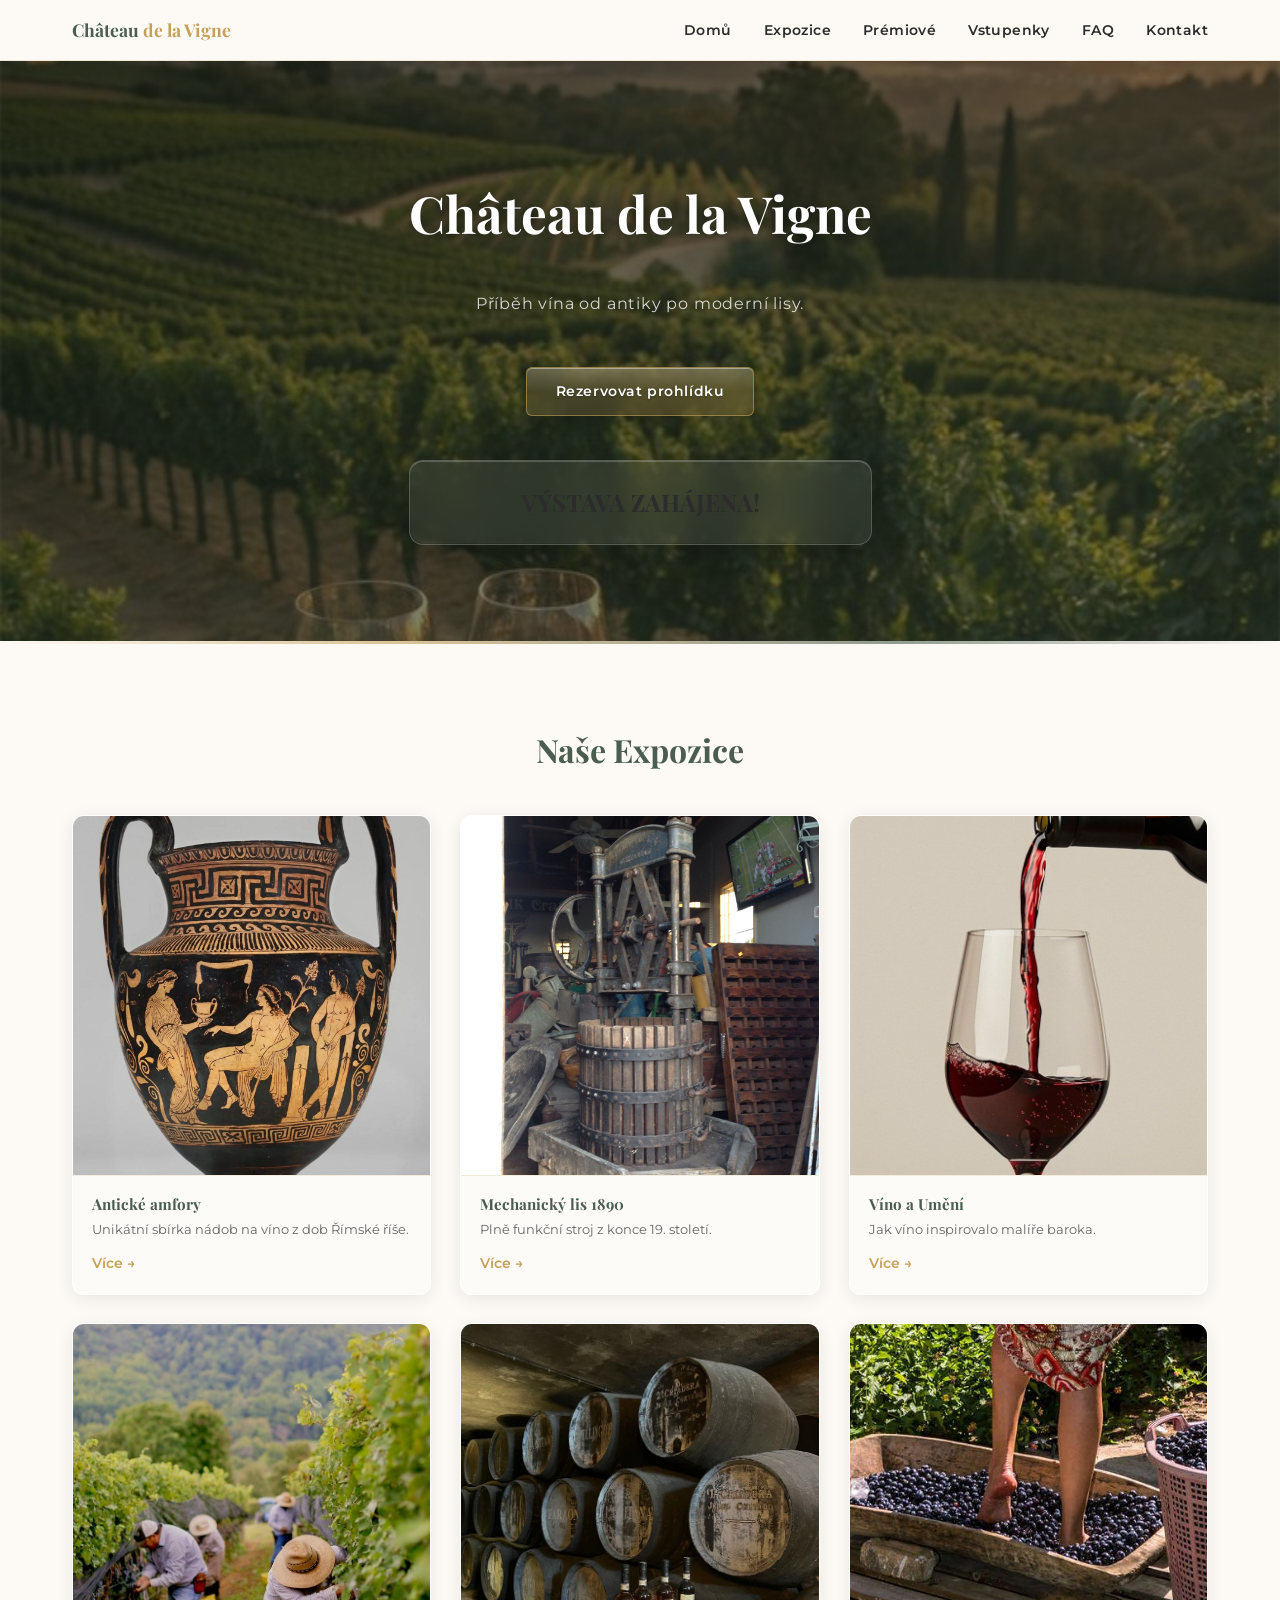
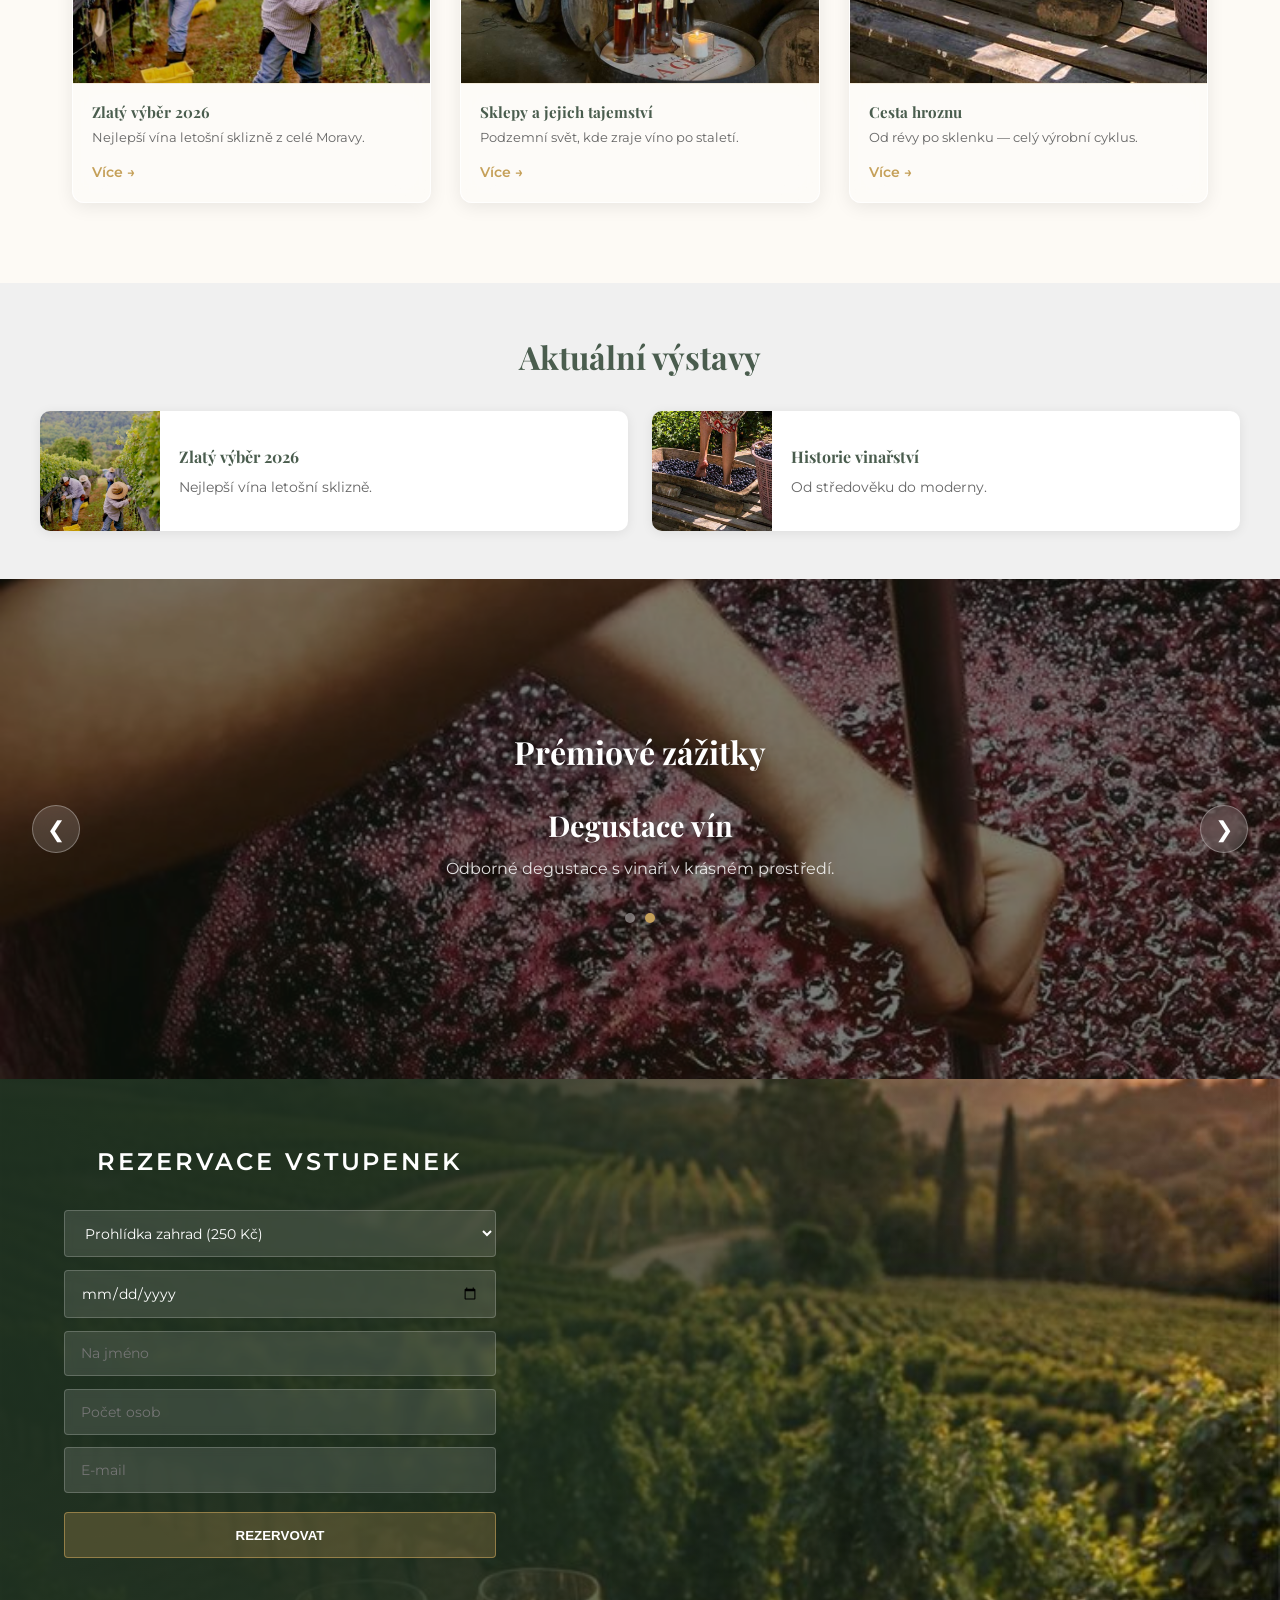
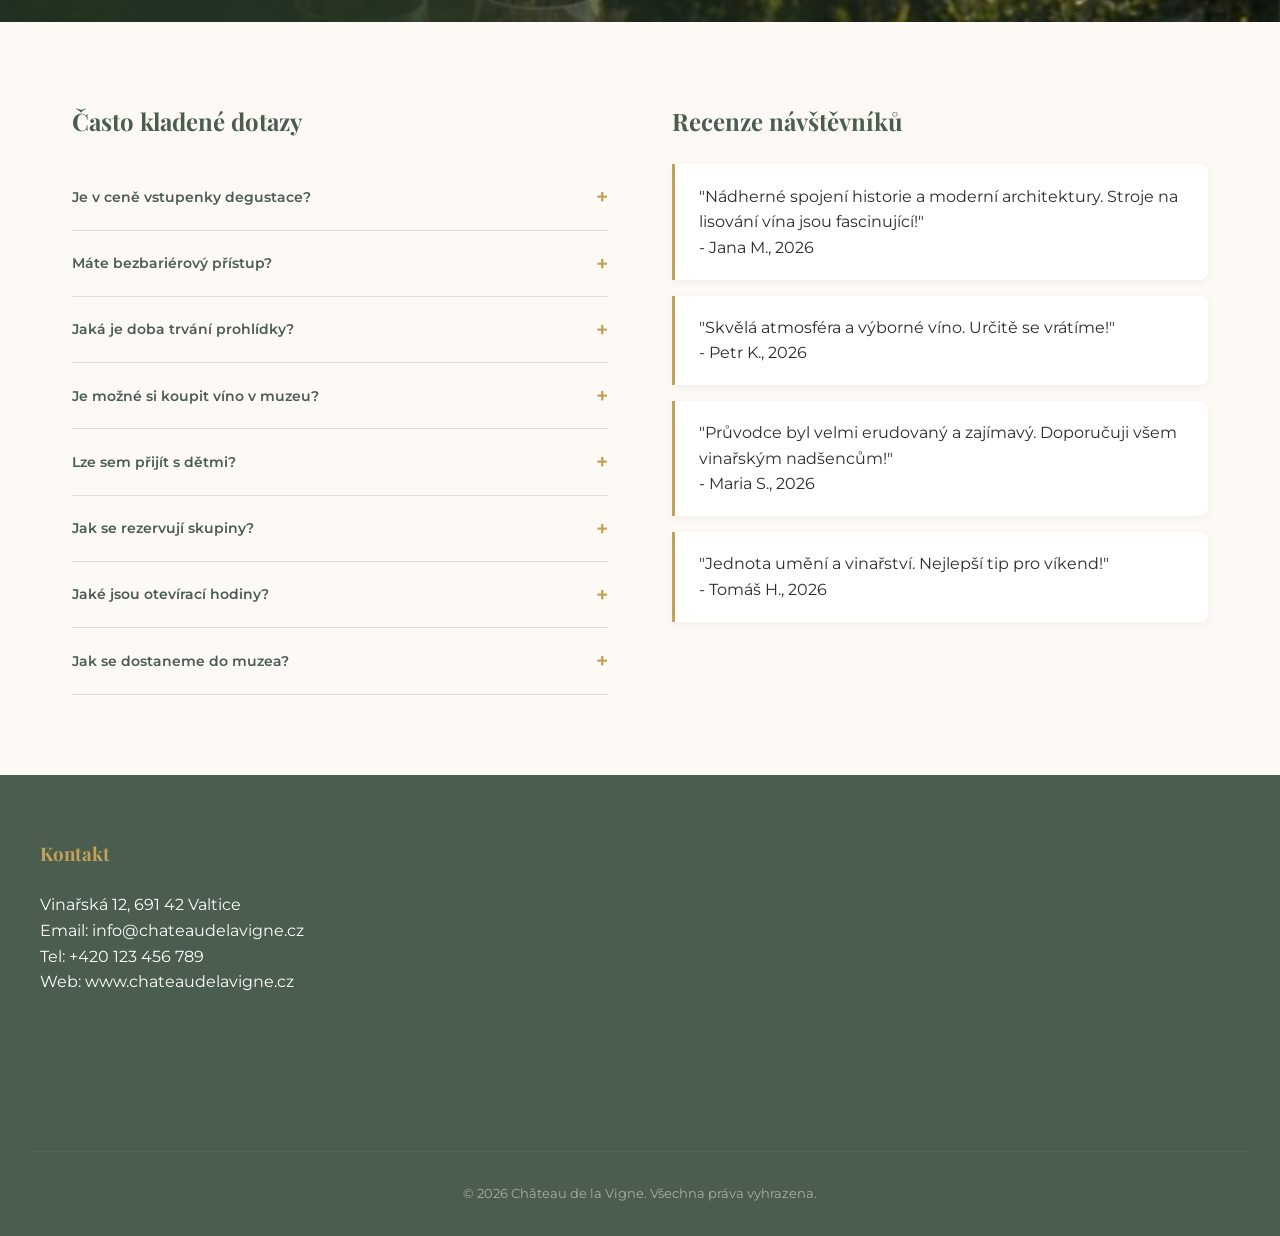
==== commit 8ad59649: "Remove exhibition modal from index.html Removed the modal for exhibitions from the footer section." ====
--- a/index.html
+++ b/index.html
@@ -195,34 +195,6 @@
     <p class="copy">&copy; 2026 Château de la Vigne. Všechna práva vyhrazena.</p>
 </footer>
 
-<!-- Modal pro expozice -->
-<div class="expo-modal-overlay" id="expo-modal-overlay">
-    <div class="expo-modal">
-        <button class="expo-modal-close" id="expo-modal-close">&times;</button>
-        <div class="expo-modal-img" id="expo-modal-img"></div>
-        <div class="expo-modal-body">
-            <span class="expo-modal-category" id="expo-modal-category"></span>
-            <h2 id="expo-modal-title"></h2>
-            <div class="expo-modal-meta">
-                <div class="expo-meta-item">
-                    <span class="meta-label">Od – Do</span>
-                    <span class="meta-value" id="expo-modal-dates"></span>
-                </div>
-                <div class="expo-meta-item">
-                    <span class="meta-label">Vstupné</span>
-                    <span class="meta-value" id="expo-modal-price"></span>
-                </div>
-            </div>
-            <p id="expo-modal-desc"></p>
-            <div class="expo-modal-includes">
-                <h4>Co je součástí</h4>
-                <ul id="expo-modal-includes"></ul>
-            </div>
-            <a href="#rezervace" class="glass-btn expo-modal-btn" id="expo-modal-reserve">Rezervovat vstupenku</a>
-        </div>
-    </div>
-</div>
-
 <script src="script.js?v=9"></script>
 </body>
 </html>
--- a/style.css
+++ b/style.css
@@ -3,17 +3,14 @@
     --gold: #c5a059;
     --bg: #fdfaf5;
     --text: #2c2c2c;
-    --light: #f4f1ea;
+    --light-gray: #f0f0f0;
+    --dark-gray: #5a5a5a;
 }
 
 * {
     margin: 0;
     padding: 0;
     box-sizing: border-box;
-}
-
-html {
-    scroll-behavior: smooth;
 }
 
 body {
@@ -27,23 +24,96 @@
     font-family: 'Playfair Display', serif;
 }
 
-/* ===== NAVBAR ===== */
-#navbar {
+/* ===== GLASS BUTTON SYSTEM ===== */
+.glass-btn {
+    display: inline-block;
+    padding: 0.75rem 1.8rem;
+    border-radius: 6px;
+    font-weight: 600;
+    font-family: 'Montserrat', sans-serif;
+    font-size: 0.9rem;
+    letter-spacing: 0.04em;
+    text-decoration: none;
+    cursor: pointer;
+    border: 1px solid rgba(255, 255, 255, 0.35);
+    background: rgba(255, 255, 255, 0.15);
+    backdrop-filter: blur(12px);
+    -webkit-backdrop-filter: blur(12px);
+    box-shadow:
+        0 4px 16px rgba(0, 0, 0, 0.15),
+        inset 0 1px 0 rgba(255, 255, 255, 0.4),
+        inset 0 -1px 0 rgba(0, 0, 0, 0.08);
+    color: white;
+    text-shadow: 0 1px 2px rgba(0,0,0,0.25);
+    transition: all 0.25s ease;
+    position: relative;
+    overflow: hidden;
+}
+
+.glass-btn::before {
+    content: '';
+    position: absolute;
+    top: 0; left: 0; right: 0;
+    height: 50%;
+    background: linear-gradient(to bottom, rgba(255,255,255,0.18), transparent);
+    border-radius: 6px 6px 0 0;
+    pointer-events: none;
+}
+
+.glass-btn:hover {
+    background: rgba(255, 255, 255, 0.25);
+    border-color: rgba(255, 255, 255, 0.55);
+    box-shadow:
+        0 6px 24px rgba(0, 0, 0, 0.2),
+        inset 0 1px 0 rgba(255, 255, 255, 0.5),
+        inset 0 -1px 0 rgba(0, 0, 0, 0.1);
+    transform: translateY(-1px);
+}
+
+.glass-btn:active {
+    transform: translateY(0);
+    box-shadow:
+        0 2px 8px rgba(0, 0, 0, 0.15),
+        inset 0 1px 0 rgba(255, 255, 255, 0.3);
+}
+
+/* Dark background glass btn (hero, footer contexts) */
+.hero .glass-btn,
+.nova-vystava .glass-btn {
+    border-color: rgba(197, 160, 89, 0.6);
+    background: rgba(197, 160, 89, 0.2);
+    color: white;
+}
+
+.hero .glass-btn:hover,
+.nova-vystava .glass-btn:hover {
+    background: rgba(197, 160, 89, 0.35);
+    border-color: rgba(197, 160, 89, 0.8);
+}
+
+/* ===== NAVIGACE ===== */
+.navbar {
+    background: rgba(253, 250, 245, 0.92);
+    border-bottom: 1px solid rgba(197, 160, 89, 0.2);
     position: sticky;
     top: 0;
-    z-index: 1000;
+    z-index: 100;
+    backdrop-filter: blur(8px);
+    -webkit-backdrop-filter: blur(8px);
+}
+
+.nav-container {
+    max-width: 1200px;
+    margin: 0 auto;
     display: flex;
     justify-content: space-between;
     align-items: center;
-    padding: clamp(0.75rem, 2vw, 1.5rem) clamp(1rem, 3vw, 5%);
-    background: rgba(253, 250, 245, 0.98);
-    border-bottom: 1px solid rgba(0, 0, 0, 0.1);
-    box-shadow: 0 2px 5px rgba(0, 0, 0, 0.05);
+    padding: 1rem 2rem;
 }
 
 .logo {
-    font-size: clamp(1rem, 2vw, 1.5rem);
-    font-weight: 700;
+    font-weight: bold;
+    font-size: 1.1rem;
     color: var(--primary);
 }
 
@@ -54,39 +124,42 @@
 .nav-links {
     display: flex;
     list-style: none;
-    gap: clamp(1rem, 3vw, 2rem);
+    gap: 2rem;
 }
 
 .nav-links a {
     text-decoration: none;
     color: var(--text);
     font-weight: 600;
-    font-size: clamp(0.9rem, 1.5vw, 1rem);
+    font-size: 0.85rem;
+    letter-spacing: 0.03em;
     transition: color 0.3s;
 }
 
 .nav-links a:hover {
+    color: var(--gold);
+}
+
+.burger {
+    display: none;
+    font-size: 1.5rem;
+    cursor: pointer;
     color: var(--primary);
-}
-
-#burger {
-    display: none;
     background: none;
     border: none;
-    font-size: 1.5rem;
-    cursor: pointer;
-    color: var(--text);
-}
-
-/* ===== HERO SECTION ===== */
+}
+
+/* ===== HERO ===== */
 .hero {
-    height: clamp(50vh, 80vh, 100vh);
-    background: linear-gradient(135deg, rgba(0, 0, 0, 0.4), rgba(0, 0, 0, 0.4)), url('images/Antické amfory.jpg') center/cover;
-    display: flex;
-    align-items: center;
-    justify-content: flex-start;
-    padding: clamp(2rem, 5vw, 5rem);
-    color: white;
+    background-color: #3a4a3a;
+    background-size: cover;
+    background-position: center;
+    padding: 5rem 2rem 4rem;
+    text-align: center;
+    min-height: 580px;
+    display: flex;
+    align-items: center;
+    justify-content: center;
     position: relative;
     overflow: hidden;
 }
@@ -94,473 +167,692 @@
 .hero::before {
     content: '';
     position: absolute;
+    inset: 0;
+    background: linear-gradient(160deg, rgba(20,30,20,0.65) 0%, rgba(40,55,40,0.55) 100%);
+    z-index: 0;
+}
+
+.hero-content {
+    max-width: 640px;
+    position: relative;
+    z-index: 1;
+    display: flex;
+    flex-direction: column;
+    align-items: center;
+    gap: 1.2rem;
+}
+
+.hero h1 {
+    font-size: 3.2rem;
+    color: white;
+    margin-bottom: 1rem;
+    text-shadow: 0 2px 8px rgba(0,0,0,0.3);
+}
+
+.hero p {
+    font-size: 1rem;
+    color: rgba(255,255,255,0.8);
+    margin-bottom: 2rem;
+    letter-spacing: 0.05em;
+}
+
+/* Glass countdown inside hero */
+.countdown-glass {
+    margin-top: 1.5rem;
+    background: rgba(255, 255, 255, 0.08);
+    backdrop-filter: blur(16px);
+    -webkit-backdrop-filter: blur(16px);
+    border: 1px solid rgba(255, 255, 255, 0.18);
+    border-radius: 14px;
+    padding: 1.4rem 2.5rem;
+    box-shadow:
+        0 8px 32px rgba(0,0,0,0.25),
+        inset 0 1px 0 rgba(255,255,255,0.2),
+        inset 0 -1px 0 rgba(0,0,0,0.1);
+    width: 100%;
+    max-width: 500px;
+}
+
+.countdown-title {
+    font-size: 0.75rem;
+    letter-spacing: 0.08em;
+    text-transform: uppercase;
+    color: rgba(255,255,255,0.65);
+    margin-bottom: 1rem;
+    font-family: 'Montserrat', sans-serif;
+}
+
+.countdown-container {
+    display: flex;
+    justify-content: center;
+    align-items: center;
+    gap: 0.5rem;
+}
+
+.countdown-item {
+    display: flex;
+    flex-direction: column;
+    align-items: center;
+    min-width: 60px;
+}
+
+.countdown-sep {
+    font-size: 1.6rem;
+    color: var(--gold);
+    font-weight: 300;
+    margin-bottom: 1.2rem;
+    opacity: 0.7;
+}
+
+.countdown-value {
+    font-size: 2.2rem;
+    font-weight: 700;
+    font-family: 'Playfair Display', serif;
+    color: var(--gold);
+    line-height: 1;
+}
+
+.countdown-label {
+    font-size: 0.65rem;
+    letter-spacing: 0.1em;
+    text-transform: uppercase;
+    color: rgba(255,255,255,0.5);
+    margin-top: 0.4rem;
+}
+
+/* ===== SEPARATOR ===== */
+.section-divider {
+    border: none;
+    height: 3px;
+    background: linear-gradient(90deg, transparent 0%, var(--gold) 30%, var(--primary) 70%, transparent 100%);
+    margin: 0;
+    opacity: 0.6;
+}
+
+/* ==========================================================================
+   ===== PŘEHLED EXPOZIC (DESKTOP & OBECNÉ) =====
+   ========================================================================== */
+/* ==========================================================================
+   ===== PŘEHLED EXPOZIC (DESKTOP & OBECNÉ STYLY) =====
+   ========================================================================== */
+.prehled-expozic {
+    padding: 5rem 2rem;
+    max-width: 1200px;
+    width: 100%;
+    margin: 0 auto;
+    box-sizing: border-box;
+}
+
+.prehled-expozic h2,
+.aktualni-expozice h2,
+.premiumne-vystavy h2,
+.rezervace h2,
+.info-section h3 {
+    text-align: center;
+    margin-bottom: 2.5rem;
+    font-size: 2rem;
+    color: var(--primary);
+}
+
+.prehled-grid {
+    display: grid;
+    grid-template-columns: repeat(3, 1fr); 
+    gap: 1.8rem;
+    justify-content: center;
+    width: 100%;
+}
+
+.expo-card {
+    min-width: 0;
+    display: flex;
+    flex-direction: column;
+    background: rgba(255,255,255,0.5);
+    backdrop-filter: blur(8px);
+    -webkit-backdrop-filter: blur(8px);
+    border: 1px solid rgba(255,255,255,0.8);
+    border-radius: 12px;
+    overflow: hidden;
+    box-shadow: 0 4px 18px rgba(0,0,0,0.08), inset 0 1px 0 rgba(255,255,255,0.9);
+    transition: transform 0.3s, box-shadow 0.3s;
+    aspect-ratio: 3 / 4;
+}
+
+.expo-card:hover {
+    transform: translateY(-6px);
+    box-shadow: 0 14px 36px rgba(0,0,0,0.13), inset 0 1px 0 rgba(255,255,255,0.9);
+}
+
+.expo-card-img {
+    width: 100%;
+    flex: 1;
+    background: var(--light-gray) center/cover no-repeat;
+    min-height: 0;
+}
+
+.expo-card-content {
+    padding: 1rem 1.2rem 1.1rem;
+    background: rgba(253,250,245,0.72);
+    backdrop-filter: blur(16px);
+    -webkit-backdrop-filter: blur(16px);
+    border-top: 1px solid rgba(197,160,89,0.18);
+    flex-shrink: 0;
+}
+
+.expo-card-content h3 {
+    margin-bottom: 0.25rem;
+    font-size: 0.95rem;
+    color: var(--primary);
+}
+
+.expo-card-content p {
+    font-size: 0.82rem;
+    color: #666;
+    margin-bottom: 0.7rem;
+    line-height: 1.45;
+    display: -webkit-box;
+    -webkit-line-clamp: 2;
+    -webkit-box-orient: vertical;
+    overflow: hidden;
+}
+
+.expo-card-link {
+    color: var(--gold);
+    text-decoration: none;
+    font-weight: 600;
+    font-size: 0.88rem;
+    transition: color 0.2s;
+}
+
+.expo-card-link:hover {
+    color: var(--primary);
+}
+
+/* ===== FIX PRO ŠIPKY SLIDERU (PATŘÍ MIMO MEDIA QUERY) ===== */
+.carousel-btn {
+    z-index: 100 !important;       /* Posune šipky bezpečně nad obrázky */
+    pointer-events: auto !important; /* Povolí klikání na prvek */
+    cursor: pointer;
+}
+
+/* ==========================================================================
+   ===== NOVÝ FIX PRO EXPO MODAL (OPRAVA BODU 2 & 5) =====
+   ========================================================================== */
+#expo-modal-overlay {
+    position: fixed;
     top: 0;
     left: 0;
-    right: 0;
-    bottom: 0;
-    background: linear-gradient(135deg, transparent 40%, rgba(0, 0, 0, 0.3) 100%);
+    width: 100vw;
+    height: 100vh;
+    background-color: rgba(0, 0, 0, 0.75); /* Tmavé pozadí okolo */
+    backdrop-filter: blur(10px);
+    -webkit-backdrop-filter: blur(10px);
+    z-index: 10000; /* Vždy navrchu nad celým webem */
+    
+    /* Vycentrování na střed */
+    display: flex;
+    justify-content: center;
+    align-items: center;
+    padding: 1rem;
+    box-sizing: border-box;
+
+    /* Výchozí stav: Skrytý */
+    opacity: 0;
     pointer-events: none;
-}
-
-.hero-content {
+    transition: opacity 0.3s ease;
+}
+
+/* Když JavaScript přidá třídu .active */
+.expo-modal-overlay {
+    position: fixed;
+    top: 0;
+    left: 0;
+    width: 100vw;
+    height: 100vh;
+    background-color: rgba(0, 0, 0, 0.75); /* Tmavé poloprůhledné pozadí */
+    backdrop-filter: blur(8px);
+    -webkit-backdrop-filter: blur(8px);
+    z-index: 99999; /* Aby byl nad absolutně vším na stránce */
+    
+    /* Vycentrování okna na střed obrazovky */
+    display: flex;
+    justify-content: center;
+    align-items: center;
+    padding: 1rem;
+    box-sizing: border-box;
+
+    /* Výchozí stav: Schovaný a nekliknutelný */
+    opacity: 0;
+    pointer-events: none;
+    transition: opacity 0.3s ease;
+}
+
+/* Třída, kterou přidává JavaScript pro zobrazení */
+.expo-modal-overlay.active {
+    opacity: 1;
+    pointer-events: auto;
+}
+
+/* Vnitřní bílá karta modálu */
+.expo-modal {
+    background: #fdfaf5;
+    width: 100%;
+    max-width: 550px;
+    max-height: 90vh; /* Zabrání přetečení na výšku displeje */
+    border-radius: 16px;
+    overflow-y: auto; /* Pokud je text dlouhý, povolí skrolování uvnitř karty */
+    position: relative;
+    box-shadow: 0 20px 50px rgba(0, 0, 0, 0.3);
+    display: flex;
+    flex-direction: column;
+}
+
+/* Obrázek uvnitř vyskakovacího okna */
+.expo-modal-img {
+    width: 100%;
+    height: 240px;
+    background-size: cover;
+    background-position: center;
+    flex-shrink: 0;
+}
+
+/* Tělo modálu a texty */
+.expo-modal-body {
+    padding: 1.5rem;
+}
+
+/* Tlačítko pro zavření (křížek v rohu) */
+.expo-modal-close {
+    position: absolute;
+    top: 15px;
+    right: 15px;
+    background: rgba(255, 255, 255, 0.9);
+    border: none;
+    width: 36px;
+    height: 36px;
+    border-radius: 50%;
+    font-size: 1.4rem;
+    font-weight: bold;
+    cursor: pointer;
+    display: flex;
+    align-items: center;
+    justify-content: center;
+    z-index: 10;
+    box-shadow: 0 2px 8px rgba(0,0,0,0.15);
+}
+
+/* ===== AKTUÁLNÍ EXPOZICE ===== */
+.aktualni-expozice {
+    padding: 3rem 2rem;
+    background: var(--light-gray);
+}
+
+.aktualni-expozice > h2 {
+    max-width: 1200px;
+    margin: 0 auto 1.8rem;
+}
+
+.current-grid {
+    display: grid;
+    grid-template-columns: 1fr 1fr;
+    gap: 1.5rem;
+    max-width: 1200px;
+    margin: 0 auto;
+}
+
+.current-expo {
+    background: white;
+    border-radius: 10px;
+    overflow: hidden;
+    display: flex;
+    flex-direction: row;
+    box-shadow: 0 2px 12px rgba(0,0,0,0.08);
+    max-height: 120px; /* Limit výšky pro desktop */
+}
+
+.current-expo-img {
+    width: 120px;
+    min-height: 120px;
+    background: var(--light-gray) center/cover no-repeat;
+    flex-shrink: 0;
+}
+
+.current-expo-content {
+    padding: 1rem 1.2rem;
+    flex: 1;
+    display: flex;
+    flex-direction: column;
+    justify-content: center;
+}
+
+.current-expo-content h3 {
+    margin-bottom: 0.5rem;
+    font-size: 1rem;
+    color: var(--primary);
+}
+
+.current-expo-content p {
+    font-size: 0.85rem;
+    color: #666;
+    line-height: 1.4;
+    display: -webkit-box;
+    -webkit-line-clamp: 2;
+    -webkit-box-orient: vertical;
+    overflow: hidden;
+}
+
+/* ===== CAROUSEL / PRÉMIOVÉ ===== */
+.premiumne-vystavy {
+    position: relative;
+    min-height: 500px;
+    overflow: hidden;
+    display: flex;
+    flex-direction: column;
+    align-items: center;
+    justify-content: center;
+    padding: 4rem 2rem;
+}
+
+.carousel-btn prev {
+
+z-index: 10; /* Posune šipky nad obrázek a text */
+
+pointer-events: auto; /* Vynuť, aby na ně šlo klikat */
+
+cursor: pointer;
+
+}
+
+.carousel {
+    position: absolute;
+    inset: 0;
+    width: 100%;
+    height: 100%;
+    z-index: 0;
+}
+
+.carousel-slide-container {
+    position: absolute;
+    inset: 0;
+    width: 100%;
+    height: 100%;
+}
+
+.carousel-slide {
+    position: absolute;
+    inset: 0;
+    width: 100%;
+    height: 100%;
+    display: none;
+}
+
+.carousel-slide.active {
+    display: block;
+}
+
+.carousel-slide img {
+    width: 100%;
+    height: 100%;
+    object-fit: cover;
+}
+
+.carousel::after {
+    content: '';
+    position: absolute;
+    inset: 0;
+    background: rgba(15, 25, 15, 0.55);
+    z-index: 1;
+    pointer-events: none;
+}
+
+.premiumne-vystavy > h2 {
+    position: relative;
+    z-index: 3;
+    color: white;
+    text-shadow: 0 2px 8px rgba(0,0,0,0.4);
+    margin-bottom: 1.5rem;
+}
+
+.carousel-caption {
+    position: relative;
+    z-index: 3;
+    text-align: center;
+    color: white;
+}
+
+.carousel-caption h3 {
+    font-size: 1.8rem;
+    margin-bottom: 0.5rem;
+    font-family: 'Playfair Display', serif;
+    text-shadow: 0 2px 8px rgba(0,0,0,0.4);
+}
+
+.carousel-caption p {
+    font-size: 1rem;
+    opacity: 0.85;
+}
+
+.carousel-btn {
+    position: absolute;
+    top: 50%;
+    transform: translateY(-50%);
+    background: rgba(255,255,255,0.15);
+    backdrop-filter: blur(10px);
+    -webkit-backdrop-filter: blur(10px);
+    color: white;
+    border: 1px solid rgba(255,255,255,0.3);
+    font-size: 1.4rem;
+    width: 48px;
+    height: 48px;
+    display: flex;
+    align-items: center;
+    justify-content: center;
+    border-radius: 50%;
+    cursor: pointer;
+    z-index: 4;
+    transition: all 0.25s ease;
+}
+
+.carousel-btn:hover {
+    background: rgba(255,255,255,0.28);
+    border-color: rgba(255,255,255,0.55);
+}
+
+.carousel-btn.prev { left: 2rem; }
+.carousel-btn.next { right: 2rem; }
+
+.carousel-dots {
+    position: relative;
+    z-index: 3;
+    text-align: center;
+    margin-top: 1.5rem;
+}
+
+.dot {
+    display: inline-block;
+    width: 10px;
+    height: 10px;
+    border-radius: 50%;
+    background: rgba(255,255,255,0.4);
+    margin: 0 5px;
+    cursor: pointer;
+    transition: background 0.3s;
+}
+
+.dot.active {
+    background: var(--gold);
+}
+
+/* ===== REZERVACE ===== */
+.rezervace {
+    position: relative;
+    min-height: 520px;
+    display: flex;
+    align-items: center;
+    overflow: hidden;
+}
+
+.rezervace-bg {
+    position: absolute;
+    inset: 0;
+    background: var(--primary) center/cover no-repeat;
+    z-index: 0;
+}
+
+.rezervace-overlay {
+    position: absolute;
+    inset: 0;
+    background: linear-gradient(to right, rgba(30, 48, 32, 0.97) 0%, rgba(30, 48, 32, 0.9) 30%, rgba(30, 48, 32, 0.5) 60%, transparent 100%);
+    z-index: 1;
+}
+
+.rezervace-inner {
     position: relative;
     z-index: 2;
-    max-width: 500px;
-}
-
-.hero-content p {
-    font-size: clamp(0.75rem, 1.2vw, 1rem);
+    padding: 4rem 5%;
+    width: 100%;
+    max-width: 560px;
+}
+
+.rezervace-inner h2 {
+    color: white;
+    font-size: 1.5rem;
+    letter-spacing: 0.12em;
     text-transform: uppercase;
-    letter-spacing: 2px;
-    margin-bottom: 0.5rem;
-}
-
-.hero-content h1 {
-    font-size: clamp(2rem, 8vw, 5rem);
-    line-height: 1.2;
-    margin-bottom: 2rem;
-}
-
-.btn {
-    padding: clamp(0.75rem, 1.5vw, 1rem) clamp(1.5rem, 3vw, 2rem);
+    margin-bottom: 1.8rem;
+    font-family: 'Montserrat', sans-serif;
+    font-weight: 600;
+}
+
+.rezervace-form form {
+    display: flex;
+    flex-direction: column;
+    gap: 0.8rem;
+}
+
+.rezervace-form input,
+.rezervace-form select {
+    padding: 0.8rem 1rem;
+    border: 1px solid rgba(255,255,255,0.2);
+    border-radius: 4px;
+    font-size: 0.88rem;
+    font-family: inherit;
+    background: rgba(255,255,255,0.12);
+    color: white;
+    backdrop-filter: blur(4px);
+}
+
+.rezervace-form select option {
+    color: #222222 !important;          /* Tmavé písmo pro možnosti */
+    background-color: #ffffff !important; /* Bílé pozadí pro možnosti */
+}
+
+.btn-reserve {
+    margin-top: 0.4rem;
+    background: rgba(197,160,89,0.25);
+    color: white;
+    padding: 0.9rem;
+    border: 1px solid rgba(197,160,89,0.6);
+    border-radius: 4px;
+    font-weight: 600;
+    text-transform: uppercase;
+    cursor: pointer;
+}
+
+/* ===== FAQ & RECENZE ===== */
+.info-section {
+    display: grid;
+    grid-template-columns: 1fr 1fr;
+    gap: 4rem;
+    max-width: 1200px;
+    margin: 0 auto;
+    padding: 5rem 2rem;
+    align-items: start;
+}
+
+.info-section .faq > h3,
+.info-section .reviews > h3 {
+    font-size: 1.5rem;
+    margin-bottom: 1.5rem;
+    color: var(--primary);
+    text-align: left;
+    font-family: 'Playfair Display', serif;
+}
+
+details {
+    border-bottom: 1px solid #e0ddd8;
+}
+
+details summary {
+    cursor: pointer;
+    font-weight: 600;
+    font-size: 0.88rem;
+    display: grid;
+    grid-template-columns: 1fr auto;
+    gap: 1rem;
+    align-items: center;
+    color: var(--primary);
+    padding: 1rem 0;
+    list-style: none;
+}
+
+details summary::-webkit-details-marker,
+details summary::marker {
+    display: none;
+}
+
+details summary::after {
+    content: '+';
+    font-size: 1.3rem;
+    color: var(--gold);
+    transition: transform 0.25s ease;
+}
+
+details[open] summary::after {
+    transform: rotate(45deg);
+}
+
+details p {
+    padding: 0 0 1rem 0;
+    font-size: 0.87rem;
+    color: #555;
+}
+
+.review-item {
+    background: white;
+    border-left: 3px solid var(--gold);
+    padding: 1.2rem 1.5rem;
+    border-radius: 0 8px 8px 0;
+    margin-bottom: 1rem;
+    box-shadow: 0 2px 8px rgba(0,0,0,0.05);
+}
+
+/* ===== KONTAKT / FOOTER ===== */
+.kontakt {
     background: var(--primary);
     color: white;
-    border: none;
-    border-radius: 5px;
-    font-weight: 600;
-    cursor: pointer;
-    transition: all 0.3s;
-    font-size: clamp(0.9rem, 1.5vw, 1rem);
-}
-
-.btn:hover {
-    background: #3a4a3a;
-    transform: translateY(-2px);
-}
-
-/* ===== NOVA VYSTAVA ===== */
-.nova-vystava {
-    padding: clamp(2rem, 5vw, 4rem);
-    background: var(--primary);
-    color: white;
-    text-align: center;
-}
-
-.nova-vystava h2 {
-    font-size: clamp(1.5rem, 3vw, 2.5rem);
-    margin-bottom: clamp(1.5rem, 3vw, 2rem);
-}
-
-.countdown-grid {
-    display: grid;
-    grid-template-columns: repeat(auto-fit, minmax(80px, 1fr));
-    gap: clamp(1rem, 2vw, 2rem);
-    max-width: 500px;
-    margin: 0 auto;
-}
-
-.countdown-item {
-    display: flex;
-    flex-direction: column;
-    align-items: center;
-    gap: 0.5rem;
-}
-
-.countdown-item span {
-    font-size: clamp(2rem, 5vw, 3rem);
-    font-weight: bold;
-}
-
-.countdown-item p {
-    font-size: clamp(0.7rem, 1vw, 0.9rem);
-    text-transform: uppercase;
-    letter-spacing: 1px;
-}
-
-/* ===== PREHLED ===== */
-.prehled {
-    padding: clamp(2rem, 5vw, 4rem);
-    background: var(--bg);
-}
-
-.prehled h2,
-.aktualni h2,
-.premium h2,
-.booking h2 {
-    font-size: clamp(1.8rem, 3vw, 2.5rem);
-    text-align: center;
-    margin-bottom: clamp(1.5rem, 3vw, 3rem);
-}
-
-#prehled-grid {
-    display: grid;
-    grid-template-columns: repeat(auto-fit, minmax(250px, 1fr));
-    gap: clamp(1.5rem, 3vw, 2rem);
+    padding: 4rem 2rem 2rem;
+}
+
+.kontakt-wrapper {
     max-width: 1200px;
-    margin: 0 auto;
-}
-
-.expo-card {
-    background: white;
-    border-radius: 8px;
-    overflow: hidden;
-    box-shadow: 0 4px 15px rgba(0, 0, 0, 0.1);
-    transition: transform 0.3s, box-shadow 0.3s;
-    cursor: pointer;
-}
-
-.expo-card:hover {
-    transform: translateY(-5px);
-    box-shadow: 0 8px 25px rgba(0, 0, 0, 0.15);
-}
-
-.expo-card-img {
-    width: 100%;
-    height: 200px;
-    background-size: cover;
-    background-position: center;
-}
-
-.expo-card-content {
-    padding: clamp(1rem, 2vw, 1.5rem);
-}
-
-.expo-card-content h3 {
-    font-size: clamp(1rem, 1.5vw, 1.3rem);
-    margin-bottom: 0.5rem;
-}
-
-.expo-card-content p {
-    font-size: clamp(0.85rem, 1vw, 0.95rem);
-    color: #666;
-    margin-bottom: 1rem;
-}
-
-.expo-card-link {
-    color: var(--primary);
-    text-decoration: none;
-    font-weight: 600;
-    transition: color 0.3s;
-}
-
-.expo-card-link:hover {
-    color: var(--gold);
-}
-
-/* ===== AKTUALNI EXPOZICE ===== */
-.aktualni {
-    padding: clamp(2rem, 5vw, 4rem);
-    background: var(--light);
-}
-
-#current-grid {
-    display: grid;
-    grid-template-columns: repeat(auto-fit, minmax(300px, 1fr));
-    gap: clamp(1.5rem, 3vw, 2rem);
-    max-width: 1200px;
-    margin: 0 auto;
-}
-
-.current-expo {
-    background: white;
-    border-radius: 8px;
-    overflow: hidden;
-    box-shadow: 0 4px 15px rgba(0, 0, 0, 0.1);
+    margin: 0 auto 2rem;
     display: grid;
     grid-template-columns: 1fr 1fr;
-    transition: transform 0.3s;
-}
-
-.current-expo:hover {
-    transform: translateY(-5px);
-}
-
-.current-expo-img {
-    width: 100%;
-    height: 250px;
-    background-size: cover;
-    background-position: center;
-}
-
-.current-expo-content {
-    padding: clamp(1rem, 2vw, 2rem);
-    display: flex;
-    flex-direction: column;
-    justify-content: center;
-}
-
-.current-expo-content h3 {
-    font-size: clamp(1.1rem, 1.8vw, 1.5rem);
-    margin-bottom: 1rem;
-}
-
-.current-expo-content p {
-    font-size: clamp(0.85rem, 1.2vw, 1rem);
-    color: #666;
-    line-height: 1.6;
-}
-
-/* ===== PREMIUM CAROUSEL ===== */
-.premium {
-    padding: clamp(2rem, 5vw, 4rem);
-    background: var(--bg);
-}
-
-.carousel-wrapper {
-    max-width: 1000px;
-    margin: 0 auto;
-    position: relative;
-}
-
-.carousel-slide {
-    display: none;
-    opacity: 0;
-    transition: opacity 0.5s;
-}
-
-.carousel-slide.active {
-    display: block;
-    opacity: 1;
-}
-
-.carousel-content {
-    display: grid;
-    grid-template-columns: 1fr 1fr;
-    gap: clamp(1rem, 3vw, 2rem);
-    background: white;
-    border-radius: 8px;
+    gap: 2rem;
+}
+
+.kontakt-info h3 {
+    margin-bottom: 1.5rem;
+    color: var(--gold);
+}
+
+.kontakt-mapa {
+    border-radius: 10px;
     overflow: hidden;
-    box-shadow: 0 4px 20px rgba(0, 0, 0, 0.1);
-}
-
-.carousel-img {
-    width: 100%;
-    height: clamp(250px, 40vh, 400px);
-    background-size: cover;
-    background-position: center;
-}
-
-.carousel-text {
-    padding: clamp(1.5rem, 3vw, 2.5rem);
-    display: flex;
-    flex-direction: column;
-    justify-content: center;
-}
-
-.carousel-text h3 {
-    font-size: clamp(1.3rem, 2vw, 1.8rem);
-    margin-bottom: 1rem;
-}
-
-.carousel-text p {
-    font-size: clamp(0.9rem, 1.2vw, 1rem);
-    color: #666;
-    line-height: 1.7;
-}
-
-.carousel-controls {
-    display: flex;
-    justify-content: center;
-    align-items: center;
-    gap: 2rem;
-    margin-top: clamp(1.5rem, 3vw, 2rem);
-}
-
-.carousel-btn {
-    background: var(--primary);
-    color: white;
-    border: none;
-    width: 40px;
-    height: 40px;
-    border-radius: 50%;
-    font-size: 1.5rem;
-    cursor: pointer;
-    transition: background 0.3s;
-}
-
-.carousel-btn:hover {
-    background: #3a4a3a;
-}
-
-.dots {
-    display: flex;
-    gap: 0.5rem;
-}
-
-.dot {
-    width: 12px;
-    height: 12px;
-    border-radius: 50%;
-    background: #ccc;
-    cursor: pointer;
-    transition: background 0.3s;
-}
-
-.dot.active {
-    background: var(--primary);
-}
-
-/* ===== BOOKING SECTION ===== */
-.booking {
-    padding: clamp(2rem, 5vw, 4rem);
-    background: var(--light);
-}
-
-.booking-wrapper {
-    display: grid;
-    grid-template-columns: 1fr 1fr;
-    gap: clamp(2rem, 4vw, 4rem);
-    max-width: 1200px;
-    margin: 0 auto;
-}
-
-.ticket-preview {
-    display: flex;
-    justify-content: center;
-    align-items: center;
-}
-
-.ticket-card {
-    width: 100%;
-    max-width: 350px;
-    border-radius: 15px;
-    overflow: hidden;
-    box-shadow: 10px 10px 30px rgba(0, 0, 0, 0.15);
-    background: #d4c4a8;
-    transition: all 0.3s;
-}
-
-#ticket-img {
-    width: 100%;
-    height: 200px;
-    background-size: cover;
-    background-position: center;
-}
-
-.ticket-info {
-    padding: clamp(1rem, 2vw, 1.5rem);
-    text-align: center;
-}
-
-.ticket-info span {
-    display: block;
-    font-size: 0.85rem;
-    color: #666;
-    margin-bottom: 0.5rem;
-}
-
-.ticket-info h4 {
-    font-size: 0.95rem;
-    font-weight: 600;
-    margin: 0.5rem 0;
-}
-
-.ticket-info h3 {
-    font-size: 1.2rem;
-    margin: 0.5rem 0;
-}
-
-.ticket-price {
-    font-size: clamp(1.2rem, 2vw, 1.5rem);
-    font-weight: bold;
-    color: #333;
-    margin: 1rem 0;
-}
-
-.barcode {
-    font-family: monospace;
-    font-size: 1rem;
-    letter-spacing: 2px;
-    margin-top: 0.5rem;
-}
-
-.booking-form {
-    display: flex;
-    flex-direction: column;
-    justify-content: center;
-}
-
-form {
-    display: flex;
-    flex-direction: column;
-    gap: 1rem;
-}
-
-form input,
-form select {
-    padding: 0.75rem;
-    border: 1px solid #ccc;
-    border-radius: 5px;
-    font-size: 0.95rem;
-    font-family: inherit;
-    transition: border-color 0.3s;
-}
-
-form input:focus,
-form select:focus {
-    outline: none;
-    border-color: var(--primary);
-    box-shadow: 0 0 5px rgba(74, 93, 78, 0.3);
-}
-
-.form-row {
-    display: grid;
-    grid-template-columns: 1fr 1fr;
-    gap: 1rem;
-}
-
-.btn-submit {
-    padding: 0.75rem;
-    background: var(--primary);
-    color: white;
-    border: none;
-    border-radius: 5px;
-    font-weight: 600;
-    cursor: pointer;
-    transition: all 0.3s;
-    font-size: 0.95rem;
-}
-
-.btn-submit:hover {
-    background: #3a4a3a;
-    transform: translateY(-2px);
-}
-
-/* ===== FOOTER ===== */
-footer {
-    background: var(--primary);
-    color: white;
-    padding: clamp(2rem, 5vw, 3rem);
-}
-
-.footer-content {
-    display: grid;
-    grid-template-columns: 1fr 1fr;
-    gap: clamp(2rem, 4vw, 3rem);
-    max-width: 1200px;
-    margin: 0 auto;
-    margin-bottom: clamp(1.5rem, 2vw, 2rem);
-}
-
-.contact-info h3 {
-    font-size: clamp(1.2rem, 1.8vw, 1.5rem);
-    margin-bottom: 1rem;
-}
-
-.contact-info p {
-    font-size: clamp(0.9rem, 1.2vw, 1rem);
-    margin-bottom: 0.5rem;
-    line-height: 1.8;
-}
-
-.map {
-    width: 100%;
-    height: 300px;
-    border-radius: 8px;
-    overflow: hidden;
-}
-
-.map iframe {
+    height: 280px;
+}
+
+.kontakt-mapa iframe {
     width: 100%;
     height: 100%;
     border: none;
@@ -568,150 +860,197 @@
 
 .copy {
     text-align: center;
-    font-size: 0.9rem;
-    padding-top: clamp(1rem, 2vw, 1.5rem);
-    border-top: 1px solid rgba(255, 255, 255, 0.2);
-}
-
-/* ===== RESPONSIVE - TABLET (768px) ===== */
+    font-size: 0.8rem;
+    opacity: 0.5;
+    padding-top: 2rem;
+    border-top: 1px solid rgba(255,255,255,0.1);
+}
+
+/* ===== TABLET RESPONSIVENESS ===== */
+@media (max-width: 1024px) and (min-width: 769px) {
+    .prehled-grid {
+        grid-template-columns: repeat(2, 1fr);
+    }
+    .current-grid {
+        grid-template-columns: 1fr;
+    }
+}
+
+/* ===== MOBILNÍ RESPONSIVENESS (OPRAVENO) ===== */
 @media (max-width: 768px) {
-    #burger {
-        display: block;
+    /* NAVIGACE */
+    .nav-container {
+        padding: 1rem 1.2rem;
     }
 
     .nav-links {
         display: none;
         position: absolute;
-        top: 60px;
-        right: 0;
-        background: white;
+        top: 64px;
+        right: 1rem;
+        width: 220px;
         flex-direction: column;
-        width: 100%;
-        padding: 1rem;
-        box-shadow: 0 5px 15px rgba(0, 0, 0, 0.2);
+        gap: 0;
+        background: rgba(253,250,245,0.98);
+        backdrop-filter: blur(12px);
+        border-radius: 12px;
+        box-shadow: 0 10px 30px rgba(0,0,0,0.12);
+        border: 1px solid rgba(197,160,89,0.2);
     }
 
     .nav-links.active {
         display: flex;
     }
 
+    .nav-links li {
+        border-bottom: 1px solid rgba(0,0,0,0.06);
+    }
+
     .nav-links a {
-        padding: 0.75rem;
-        border-bottom: 1px solid rgba(0, 0, 0, 0.1);
-    }
-
-    .carousel-content {
+        display: block;
+        padding: 1rem 1.2rem;
+    }
+
+    .burger {
+        display: block;
+    }
+
+    /* HERO */
+    .hero {
+        min-height: 500px;
+        padding: 4rem 1.2rem;
+    }
+
+    .hero h1 {
+        font-size: 2.2rem;
+    }
+
+    /* COUNTDOWN */
+    .countdown-glass {
+        width: 100%;
+        padding: 1.4rem 1rem;
+    }
+
+    .countdown-container {
+        flex-wrap: wrap;
+        gap: 0.5rem;
+    }
+
+    .countdown-sep {
+        display: none;
+    }
+
+    /* SECTIONS GLOBAL */
+    .prehled-expozic,
+    .aktualni-expozice,
+    .premiumne-vystavy,
+    .rezervace,
+    .kontakt {
+        padding-left: 1.2rem;
+        padding-right: 1.2rem;
+    }
+
+    /* NÁŠ PŘEHLED EXPOZIC (DLOUHÉ KARTY VEDLE SEBE: OBRÁZEK VLEVO, TEXT VPRAVO) */
+    .prehled-grid {
+        grid-template-columns: 1fr; 
+        gap: 1.5rem;
+    }
+
+    .expo-card {
+        aspect-ratio: auto;
+        flex-direction: row; /* Poskládá vnitřek karty vedle sebe */
+        align-items: stretch;
+        background: rgba(255,255,255,0.8);
+    }
+
+    .expo-card-img {
+        width: 120px; /* Fixní šířka obrázku na mobilu, aby se nedeformoval */
+        min-width: 120px;
+        height: auto;
+        min-height: 100%;
+    }
+
+    .expo-card-content {
+        flex: 1;
+        padding: 1rem;
+        border-top: none;
+        border-left: 1px solid rgba(197,160,89,0.18);
+    }
+
+    /* AKTUÁLNÍ EXPOZICE / VÝSTAVY */
+    .current-grid {
         grid-template-columns: 1fr;
-    }
-
-    .carousel-img {
-        height: 250px;
-    }
-
-    .carousel-text {
-        padding: 1.5rem;
-    }
-
-    .booking-wrapper {
+        gap: 1.2rem;
+    }
+
+    .current-expo {
+        flex-direction: row; 
+        max-height: none; 
+        height: auto;
+        padding: 0.5rem 0;
+    }
+
+    .current-expo-img {
+        width: 100px;
+        height: 100px;
+        min-height: 100px;
+        border-radius: 8px;
+        margin-left: 0.5rem;
+    }
+
+    .current-expo-content p {
+        -webkit-line-clamp: 3; 
+    }
+
+    /* PRÉMIOVÉ VÝSTAVY */
+    .premiumne-vystavy {
+        min-height: 420px;
+    }
+
+    .carousel-caption h3 {
+        font-size: 1.4rem;
+    }
+    
+    /* FIX PRO SLIDESHOW ŠIPKY (Aby na ně šlo kliknout) */
+    #carousel-prev, #carousel-next {
+        z-index: 100 !important;
+        pointer-events: auto !important;
+    }
+    /* PRÉMIOVÉ VÝSTAVY */
+    .premiumne-vystavy {
+        min-height: 420px;
+    }
+
+    .carousel-caption h3 {
+        font-size: 1.4rem;
+    }
+
+    /* REZERVACE */
+    .rezervace {
+        min-height: auto;
+    }
+
+    .rezervace-overlay {
+        background: rgba(20,30,20,0.85);
+    }
+
+    .rezervace-inner {
+        max-width: 100%;
+        padding: 3rem 1.2rem;
+    }
+
+    /* FAQ & FOOTER */
+    .info-section {
         grid-template-columns: 1fr;
-    }
-
-    .footer-content {
+        gap: 3rem;
+        padding: 3rem 1.2rem;
+    }
+
+    .kontakt-wrapper {
         grid-template-columns: 1fr;
     }
 
-    .current-expo {
-        grid-template-columns: 1fr;
-    }
-
-    .current-expo-img {
-        height: 200px;
-    }
-
-    .countdown-grid {
-        grid-template-columns: repeat(2, 1fr);
-    }
-
-    form input,
-    form select {
-        font-size: 16px; /* Prevence zoom na iOS */
-    }
-}
-
-/* ===== RESPONSIVE - MOBILE (480px) ===== */
-@media (max-width: 480px) {
-    #navbar {
-        padding: 0.75rem 1rem;
-    }
-
-    .logo {
-        font-size: 1rem;
-    }
-
-    .hero {
-        height: 60vh;
-        padding: 1.5rem 1rem;
-    }
-
-    .hero-content h1 {
-        font-size: 2rem;
-    }
-
-    .prehled h2,
-    .aktualni h2,
-    .premium h2,
-    .booking h2 {
-        font-size: 1.5rem;
-    }
-
-    #prehled-grid {
-        grid-template-columns: 1fr;
-    }
-
-    .expo-card-img {
-        height: 150px;
-    }
-
-    .carousel-wrapper {
-        margin: 0 -1rem;
-    }
-
-    .carousel-controls {
-        gap: 1rem;
-    }
-
-    .carousel-btn {
-        width: 35px;
-        height: 35px;
-        font-size: 1.2rem;
-    }
-
-    .ticket-card {
-        max-width: 100%;
-    }
-
-    .booking-wrapper {
-        padding: 0;
-    }
-
-    .form-row {
-        grid-template-columns: 1fr;
-    }
-
-    .countdown-grid {
-        grid-template-columns: repeat(2, 1fr);
-        gap: 1rem;
-    }
-
-    .countdown-item span {
-        font-size: 1.8rem;
-    }
-
-    .footer-content {
-        gap: 1.5rem;
-    }
-
-    .map {
-        height: 200px;
-    }
-}
+    .kontakt-mapa {
+        height: 240px;
+    }
+}
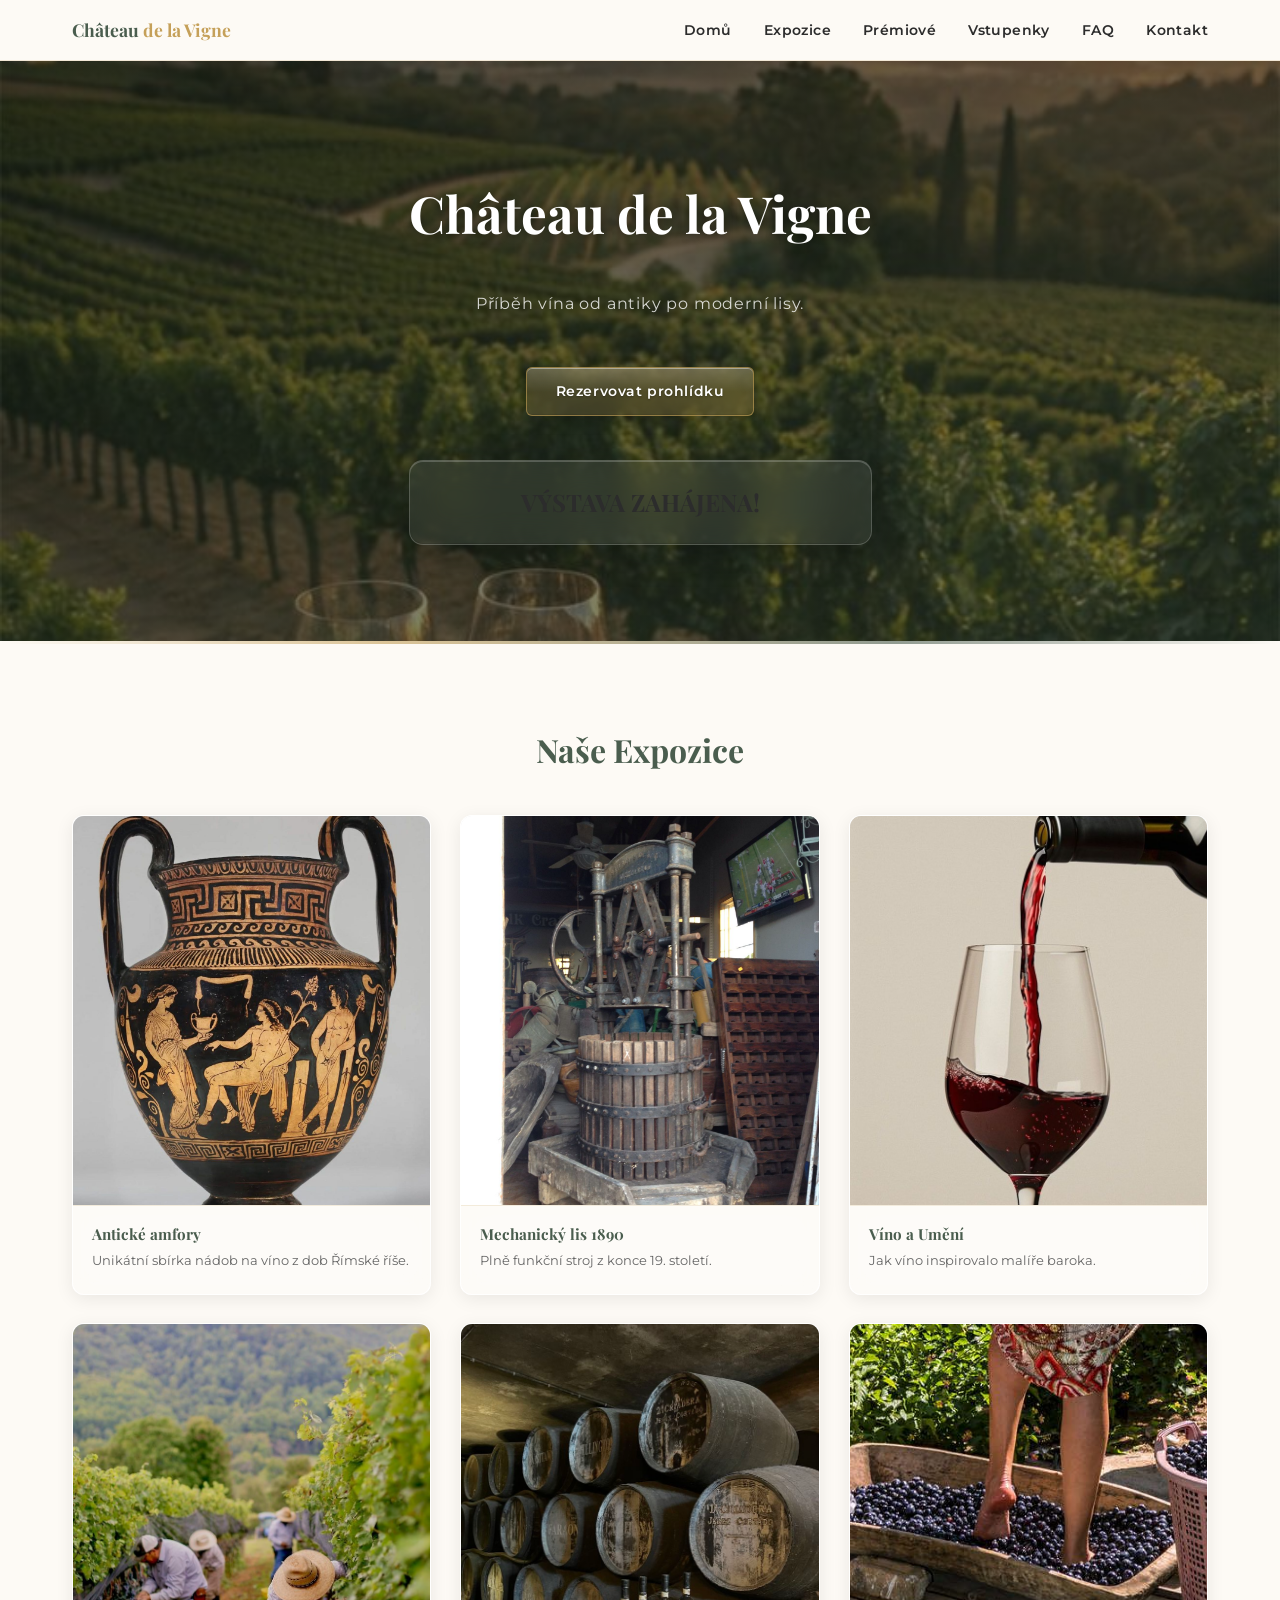
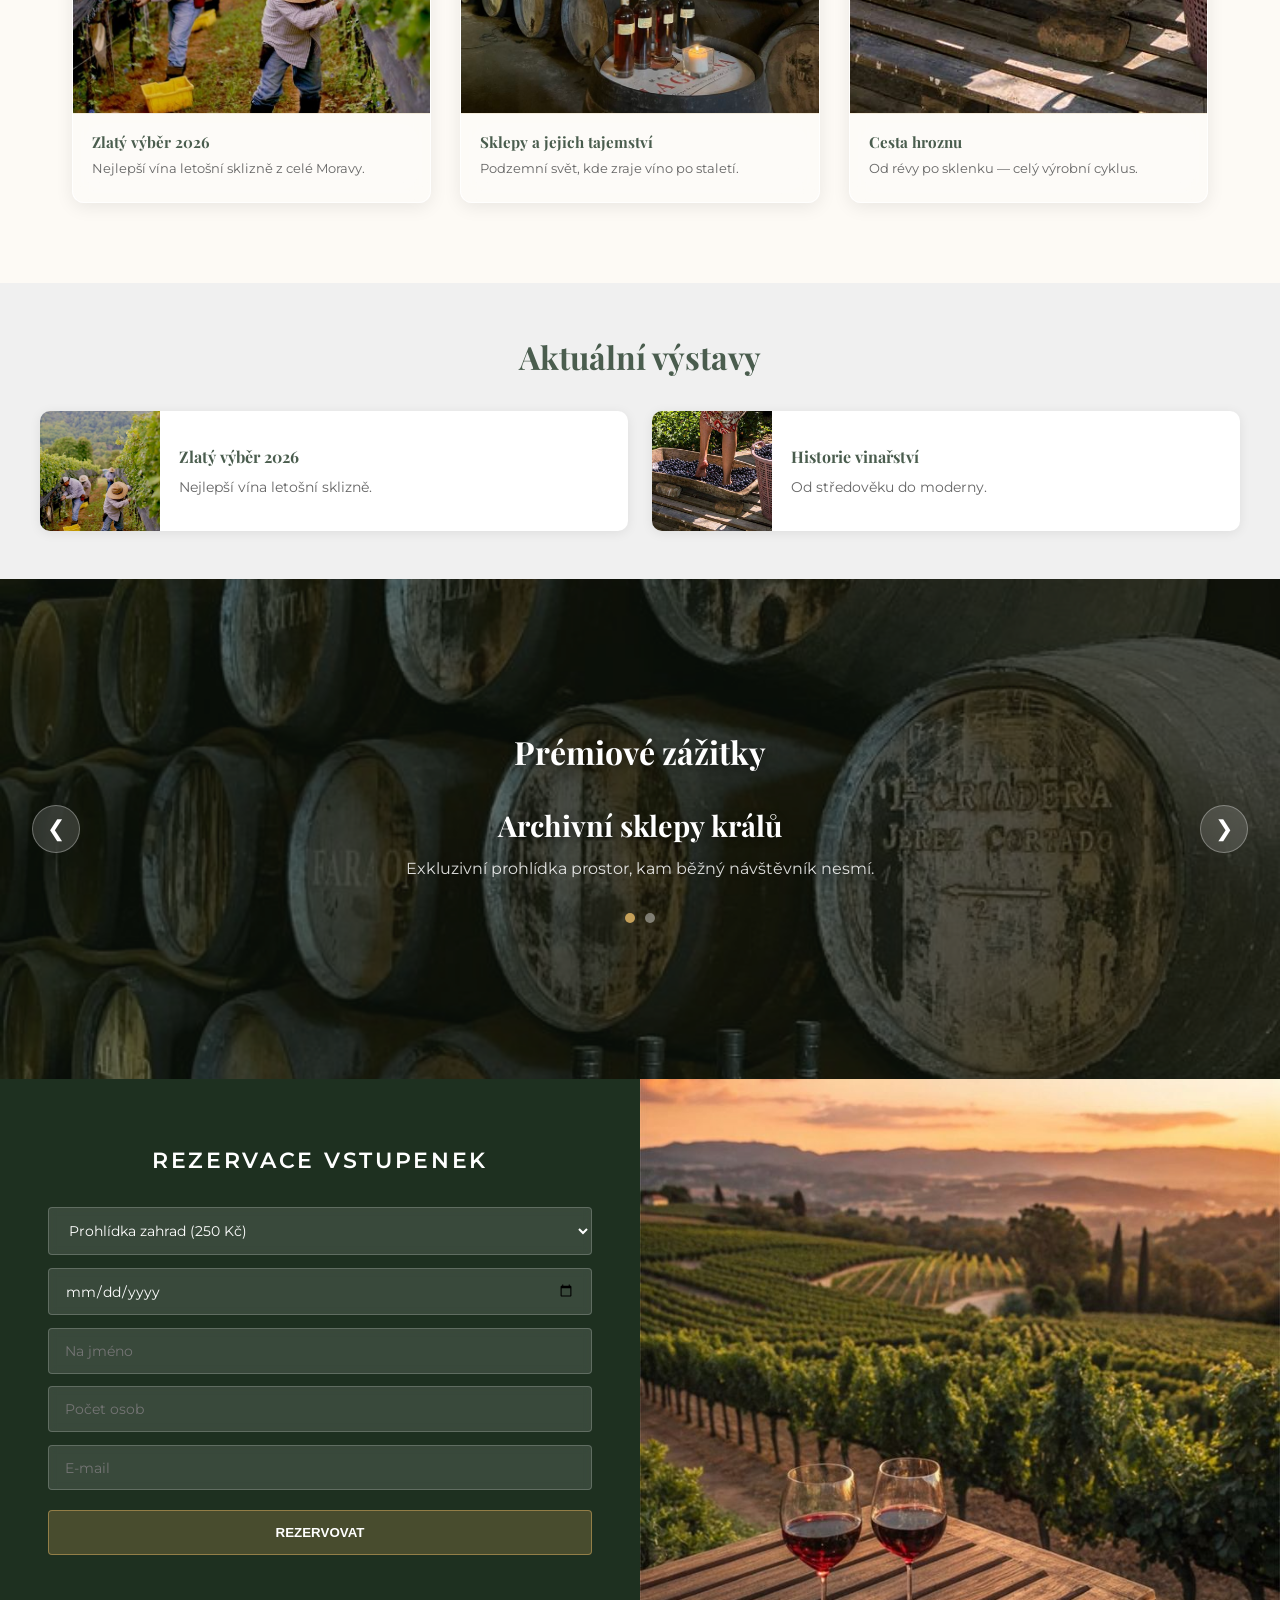
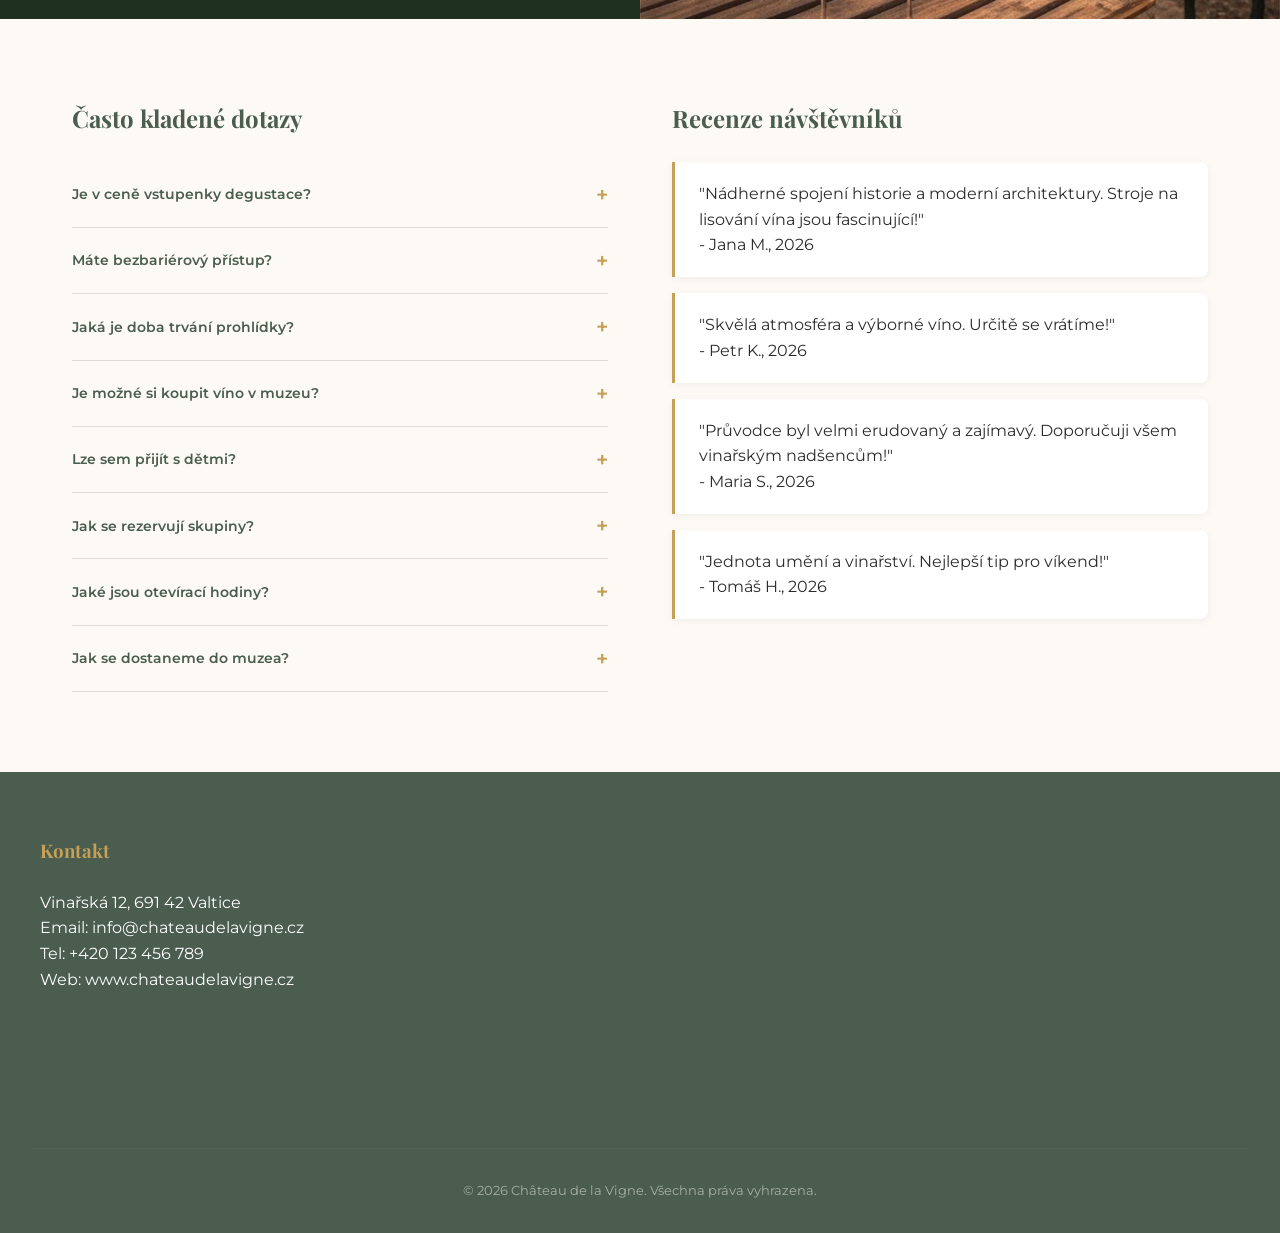
==== commit 1e5e8a3f: "Refactor reservation section layout in index.html" ====
--- a/index.html
+++ b/index.html
@@ -98,9 +98,7 @@
 
 <!-- Rezervace/Vstupenky -->
 <section id="rezervace" class="rezervace">
-    <div class="rezervace-bg" id="rezervace-bg"></div>
-    <div class="rezervace-overlay"></div>
-    <div class="rezervace-inner">
+    <div class="rezervace-panel">
         <h2>Rezervace vstupenek</h2>
         <div class="rezervace-form">
             <form id="booking-form">
@@ -118,6 +116,7 @@
             </form>
         </div>
     </div>
+    <div class="rezervace-bg" id="rezervace-bg"></div>
 </section>
 
 <!-- FAQ & Recenze -->
--- a/style.css
+++ b/style.css
@@ -269,12 +269,7 @@
     opacity: 0.6;
 }
 
-/* ==========================================================================
-   ===== PŘEHLED EXPOZIC (DESKTOP & OBECNÉ) =====
-   ========================================================================== */
-/* ==========================================================================
-   ===== PŘEHLED EXPOZIC (DESKTOP & OBECNÉ STYLY) =====
-   ========================================================================== */
+/* ===== PŘEHLED EXPOZIC ===== */
 .prehled-expozic {
     padding: 5rem 2rem;
     max-width: 1200px;
@@ -296,7 +291,7 @@
 
 .prehled-grid {
     display: grid;
-    grid-template-columns: repeat(3, 1fr); 
+    grid-template-columns: repeat(3, 1fr);
     gap: 1.8rem;
     justify-content: center;
     width: 100%;
@@ -347,7 +342,7 @@
 .expo-card-content p {
     font-size: 0.82rem;
     color: #666;
-    margin-bottom: 0.7rem;
+    margin-bottom: 0.4rem;
     line-height: 1.45;
     display: -webkit-box;
     -webkit-line-clamp: 2;
@@ -355,129 +350,11 @@
     overflow: hidden;
 }
 
-.expo-card-link {
-    color: var(--gold);
-    text-decoration: none;
-    font-weight: 600;
-    font-size: 0.88rem;
-    transition: color 0.2s;
-}
-
-.expo-card-link:hover {
-    color: var(--primary);
-}
-
-/* ===== FIX PRO ŠIPKY SLIDERU (PATŘÍ MIMO MEDIA QUERY) ===== */
+/* ===== FIX PRO ŠIPKY SLIDERU ===== */
 .carousel-btn {
-    z-index: 100 !important;       /* Posune šipky bezpečně nad obrázky */
-    pointer-events: auto !important; /* Povolí klikání na prvek */
+    z-index: 100 !important;
+    pointer-events: auto !important;
     cursor: pointer;
-}
-
-/* ==========================================================================
-   ===== NOVÝ FIX PRO EXPO MODAL (OPRAVA BODU 2 & 5) =====
-   ========================================================================== */
-#expo-modal-overlay {
-    position: fixed;
-    top: 0;
-    left: 0;
-    width: 100vw;
-    height: 100vh;
-    background-color: rgba(0, 0, 0, 0.75); /* Tmavé pozadí okolo */
-    backdrop-filter: blur(10px);
-    -webkit-backdrop-filter: blur(10px);
-    z-index: 10000; /* Vždy navrchu nad celým webem */
-    
-    /* Vycentrování na střed */
-    display: flex;
-    justify-content: center;
-    align-items: center;
-    padding: 1rem;
-    box-sizing: border-box;
-
-    /* Výchozí stav: Skrytý */
-    opacity: 0;
-    pointer-events: none;
-    transition: opacity 0.3s ease;
-}
-
-/* Když JavaScript přidá třídu .active */
-.expo-modal-overlay {
-    position: fixed;
-    top: 0;
-    left: 0;
-    width: 100vw;
-    height: 100vh;
-    background-color: rgba(0, 0, 0, 0.75); /* Tmavé poloprůhledné pozadí */
-    backdrop-filter: blur(8px);
-    -webkit-backdrop-filter: blur(8px);
-    z-index: 99999; /* Aby byl nad absolutně vším na stránce */
-    
-    /* Vycentrování okna na střed obrazovky */
-    display: flex;
-    justify-content: center;
-    align-items: center;
-    padding: 1rem;
-    box-sizing: border-box;
-
-    /* Výchozí stav: Schovaný a nekliknutelný */
-    opacity: 0;
-    pointer-events: none;
-    transition: opacity 0.3s ease;
-}
-
-/* Třída, kterou přidává JavaScript pro zobrazení */
-.expo-modal-overlay.active {
-    opacity: 1;
-    pointer-events: auto;
-}
-
-/* Vnitřní bílá karta modálu */
-.expo-modal {
-    background: #fdfaf5;
-    width: 100%;
-    max-width: 550px;
-    max-height: 90vh; /* Zabrání přetečení na výšku displeje */
-    border-radius: 16px;
-    overflow-y: auto; /* Pokud je text dlouhý, povolí skrolování uvnitř karty */
-    position: relative;
-    box-shadow: 0 20px 50px rgba(0, 0, 0, 0.3);
-    display: flex;
-    flex-direction: column;
-}
-
-/* Obrázek uvnitř vyskakovacího okna */
-.expo-modal-img {
-    width: 100%;
-    height: 240px;
-    background-size: cover;
-    background-position: center;
-    flex-shrink: 0;
-}
-
-/* Tělo modálu a texty */
-.expo-modal-body {
-    padding: 1.5rem;
-}
-
-/* Tlačítko pro zavření (křížek v rohu) */
-.expo-modal-close {
-    position: absolute;
-    top: 15px;
-    right: 15px;
-    background: rgba(255, 255, 255, 0.9);
-    border: none;
-    width: 36px;
-    height: 36px;
-    border-radius: 50%;
-    font-size: 1.4rem;
-    font-weight: bold;
-    cursor: pointer;
-    display: flex;
-    align-items: center;
-    justify-content: center;
-    z-index: 10;
-    box-shadow: 0 2px 8px rgba(0,0,0,0.15);
 }
 
 /* ===== AKTUÁLNÍ EXPOZICE ===== */
@@ -506,7 +383,7 @@
     display: flex;
     flex-direction: row;
     box-shadow: 0 2px 12px rgba(0,0,0,0.08);
-    max-height: 120px; /* Limit výšky pro desktop */
+    max-height: 120px;
 }
 
 .current-expo-img {
@@ -550,16 +427,6 @@
     align-items: center;
     justify-content: center;
     padding: 4rem 2rem;
-}
-
-.carousel-btn prev {
-
-z-index: 10; /* Posune šipky nad obrázek a text */
-
-pointer-events: auto; /* Vynuť, aby na ně šlo klikat */
-
-cursor: pointer;
-
 }
 
 .carousel {
@@ -684,38 +551,24 @@
 
 /* ===== REZERVACE ===== */
 .rezervace {
-    position: relative;
+    display: grid;
+    grid-template-columns: 1fr 1fr;
     min-height: 520px;
-    display: flex;
-    align-items: center;
     overflow: hidden;
 }
 
-.rezervace-bg {
-    position: absolute;
-    inset: 0;
-    background: var(--primary) center/cover no-repeat;
-    z-index: 0;
-}
-
-.rezervace-overlay {
-    position: absolute;
-    inset: 0;
-    background: linear-gradient(to right, rgba(30, 48, 32, 0.97) 0%, rgba(30, 48, 32, 0.9) 30%, rgba(30, 48, 32, 0.5) 60%, transparent 100%);
-    z-index: 1;
-}
-
-.rezervace-inner {
-    position: relative;
-    z-index: 2;
-    padding: 4rem 5%;
-    width: 100%;
-    max-width: 560px;
-}
-
-.rezervace-inner h2 {
+/* Levý panel — tmavý s formulářem */
+.rezervace-panel {
+    background: #1e3020;
+    padding: 4rem 3rem;
+    display: flex;
+    flex-direction: column;
+    justify-content: center;
+}
+
+.rezervace-panel h2 {
     color: white;
-    font-size: 1.5rem;
+    font-size: 1.4rem;
     letter-spacing: 0.12em;
     text-transform: uppercase;
     margin-bottom: 1.8rem;
@@ -742,8 +595,8 @@
 }
 
 .rezervace-form select option {
-    color: #222222 !important;          /* Tmavé písmo pro možnosti */
-    background-color: #ffffff !important; /* Bílé pozadí pro možnosti */
+    color: #222222 !important;
+    background-color: #ffffff !important;
 }
 
 .btn-reserve {
@@ -756,6 +609,27 @@
     font-weight: 600;
     text-transform: uppercase;
     cursor: pointer;
+    transition: background 0.25s;
+}
+
+.btn-reserve:hover {
+    background: rgba(197,160,89,0.45);
+}
+
+/* Pravý panel — obrázek na pozadí */
+.rezervace-bg {
+    background: var(--primary) center/cover no-repeat;
+    min-height: 300px;
+}
+
+/* Skryje starý overlay — není potřeba */
+.rezervace-overlay {
+    display: none;
+}
+
+/* Skryje starý rezervace-inner — nahrazen rezervace-panel */
+.rezervace-inner {
+    display: none;
 }
 
 /* ===== FAQ & RECENZE ===== */
@@ -876,7 +750,7 @@
     }
 }
 
-/* ===== MOBILNÍ RESPONSIVENESS (OPRAVENO) ===== */
+/* ===== MOBILNÍ RESPONSIVENESS ===== */
 @media (max-width: 768px) {
     /* NAVIGACE */
     .nav-container {
@@ -950,21 +824,21 @@
         padding-right: 1.2rem;
     }
 
-    /* NÁŠ PŘEHLED EXPOZIC (DLOUHÉ KARTY VEDLE SEBE: OBRÁZEK VLEVO, TEXT VPRAVO) */
+    /* PŘEHLED EXPOZIC */
     .prehled-grid {
-        grid-template-columns: 1fr; 
+        grid-template-columns: 1fr;
         gap: 1.5rem;
     }
 
     .expo-card {
         aspect-ratio: auto;
-        flex-direction: row; /* Poskládá vnitřek karty vedle sebe */
+        flex-direction: row;
         align-items: stretch;
         background: rgba(255,255,255,0.8);
     }
 
     .expo-card-img {
-        width: 120px; /* Fixní šířka obrázku na mobilu, aby se nedeformoval */
+        width: 120px;
         min-width: 120px;
         height: auto;
         min-height: 100%;
@@ -977,15 +851,15 @@
         border-left: 1px solid rgba(197,160,89,0.18);
     }
 
-    /* AKTUÁLNÍ EXPOZICE / VÝSTAVY */
+    /* AKTUÁLNÍ EXPOZICE */
     .current-grid {
         grid-template-columns: 1fr;
         gap: 1.2rem;
     }
 
     .current-expo {
-        flex-direction: row; 
-        max-height: none; 
+        flex-direction: row;
+        max-height: none;
         height: auto;
         padding: 0.5rem 0;
     }
@@ -999,7 +873,7 @@
     }
 
     .current-expo-content p {
-        -webkit-line-clamp: 3; 
+        -webkit-line-clamp: 3;
     }
 
     /* PRÉMIOVÉ VÝSTAVY */
@@ -1010,33 +884,24 @@
     .carousel-caption h3 {
         font-size: 1.4rem;
     }
-    
-    /* FIX PRO SLIDESHOW ŠIPKY (Aby na ně šlo kliknout) */
+
     #carousel-prev, #carousel-next {
         z-index: 100 !important;
         pointer-events: auto !important;
     }
-    /* PRÉMIOVÉ VÝSTAVY */
-    .premiumne-vystavy {
-        min-height: 420px;
-    }
-
-    .carousel-caption h3 {
-        font-size: 1.4rem;
-    }
 
     /* REZERVACE */
     .rezervace {
-        min-height: auto;
-    }
-
-    .rezervace-overlay {
-        background: rgba(20,30,20,0.85);
-    }
-
-    .rezervace-inner {
-        max-width: 100%;
-        padding: 3rem 1.2rem;
+        grid-template-columns: 1fr;
+    }
+
+    .rezervace-bg {
+        min-height: 200px;
+        order: -1;
+    }
+
+    .rezervace-panel {
+        padding: 2.5rem 1.2rem;
     }
 
     /* FAQ & FOOTER */
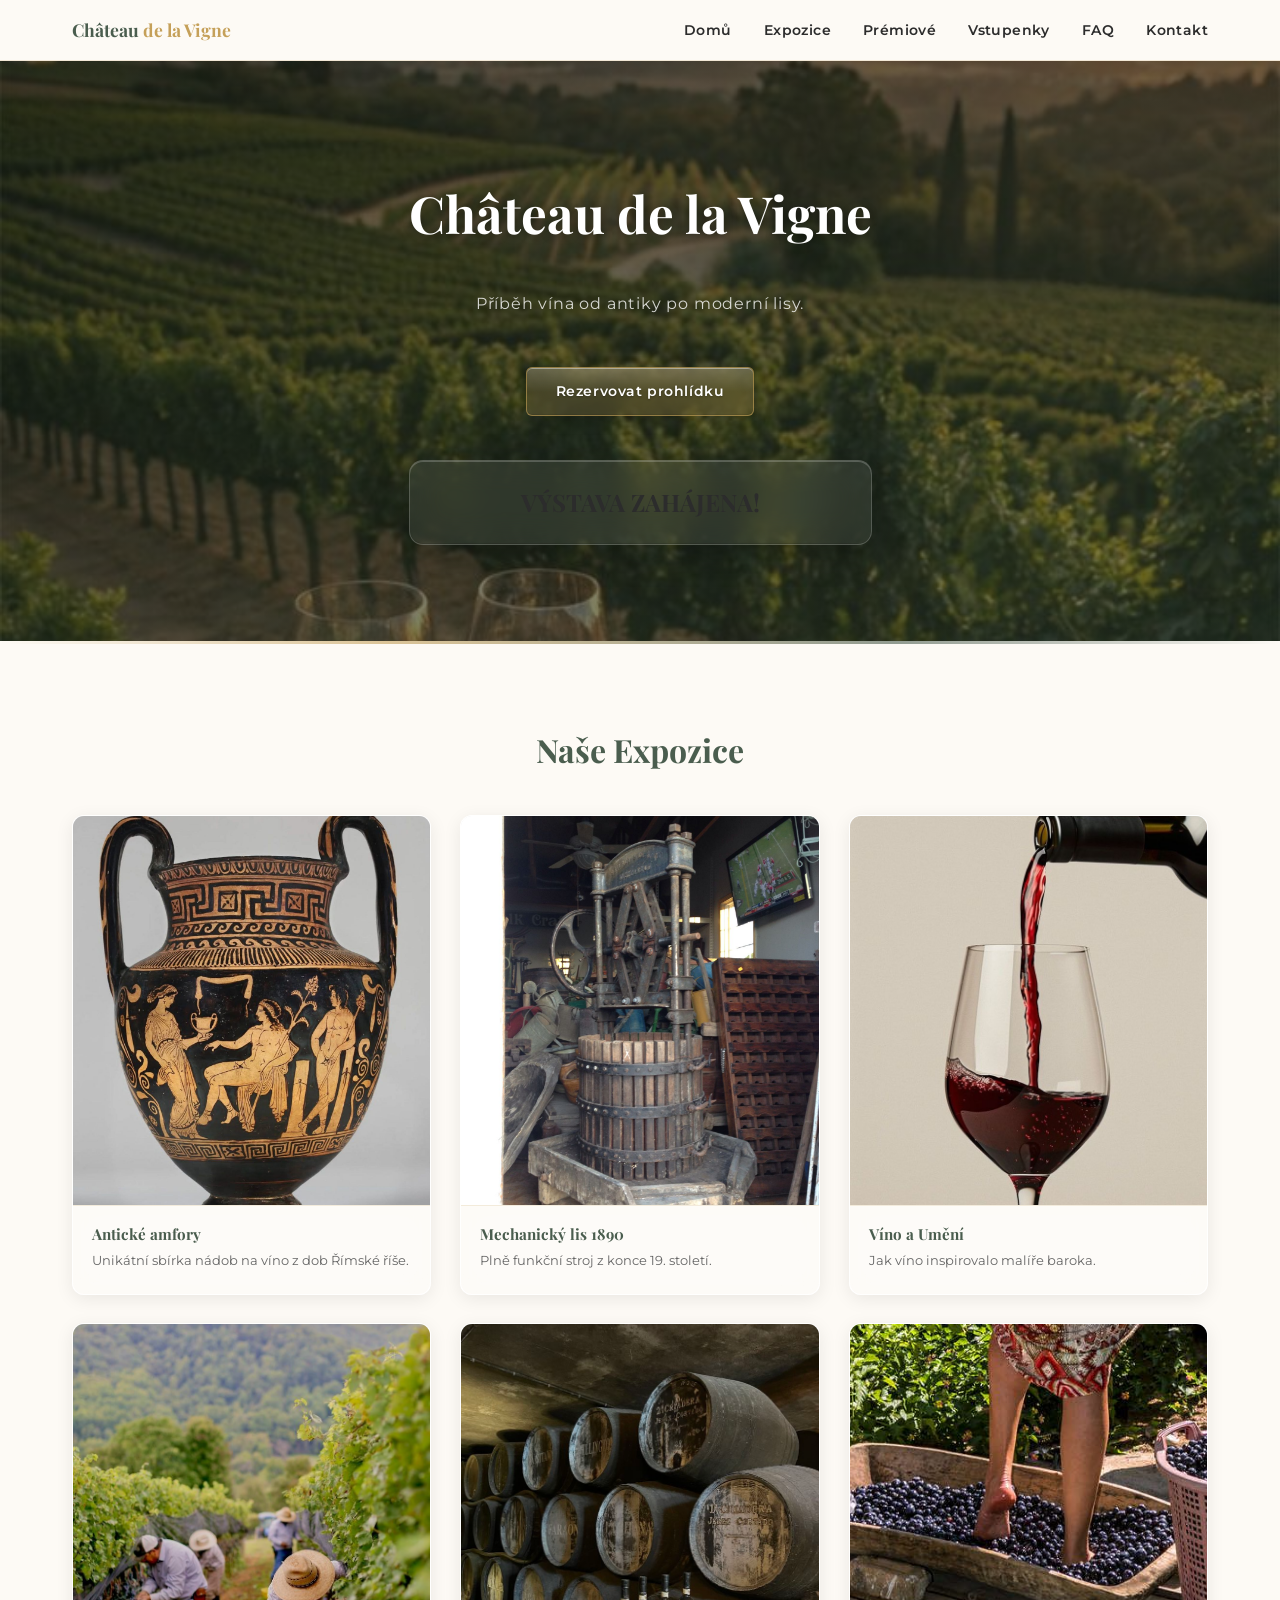
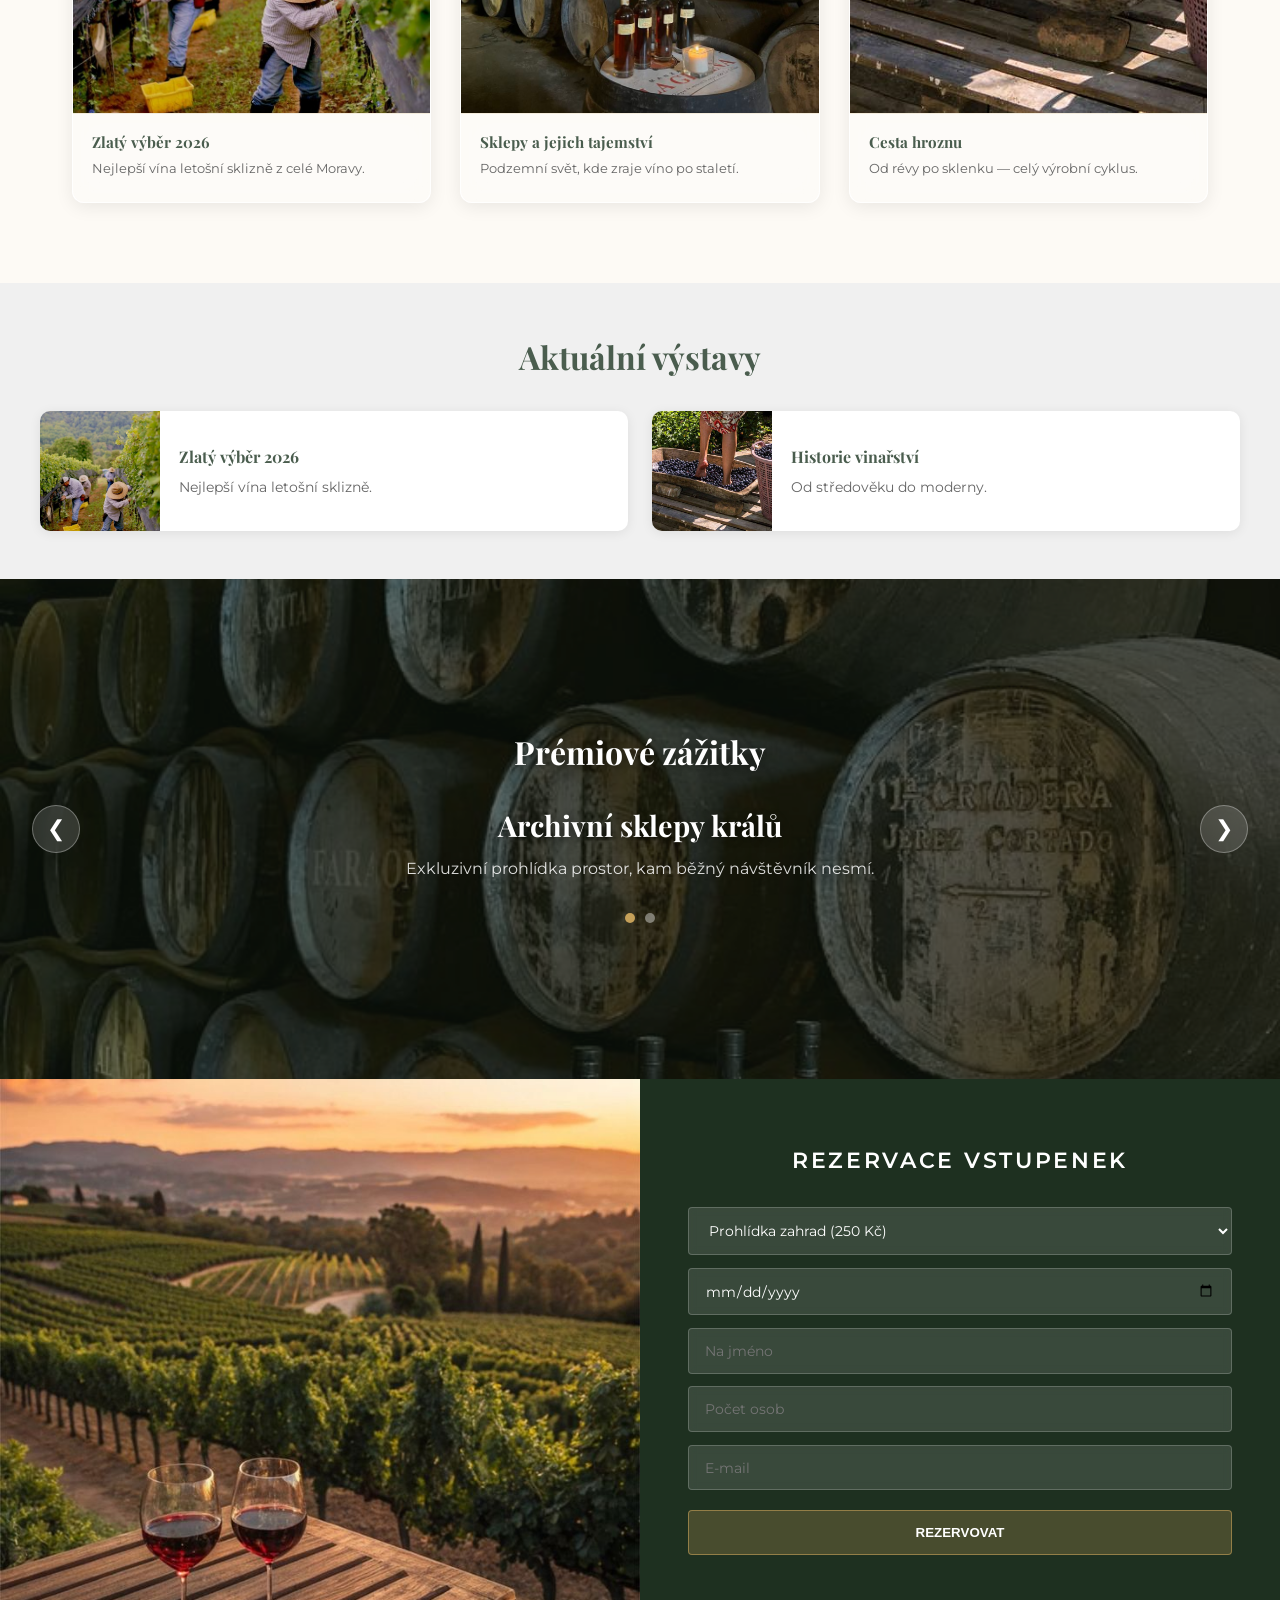
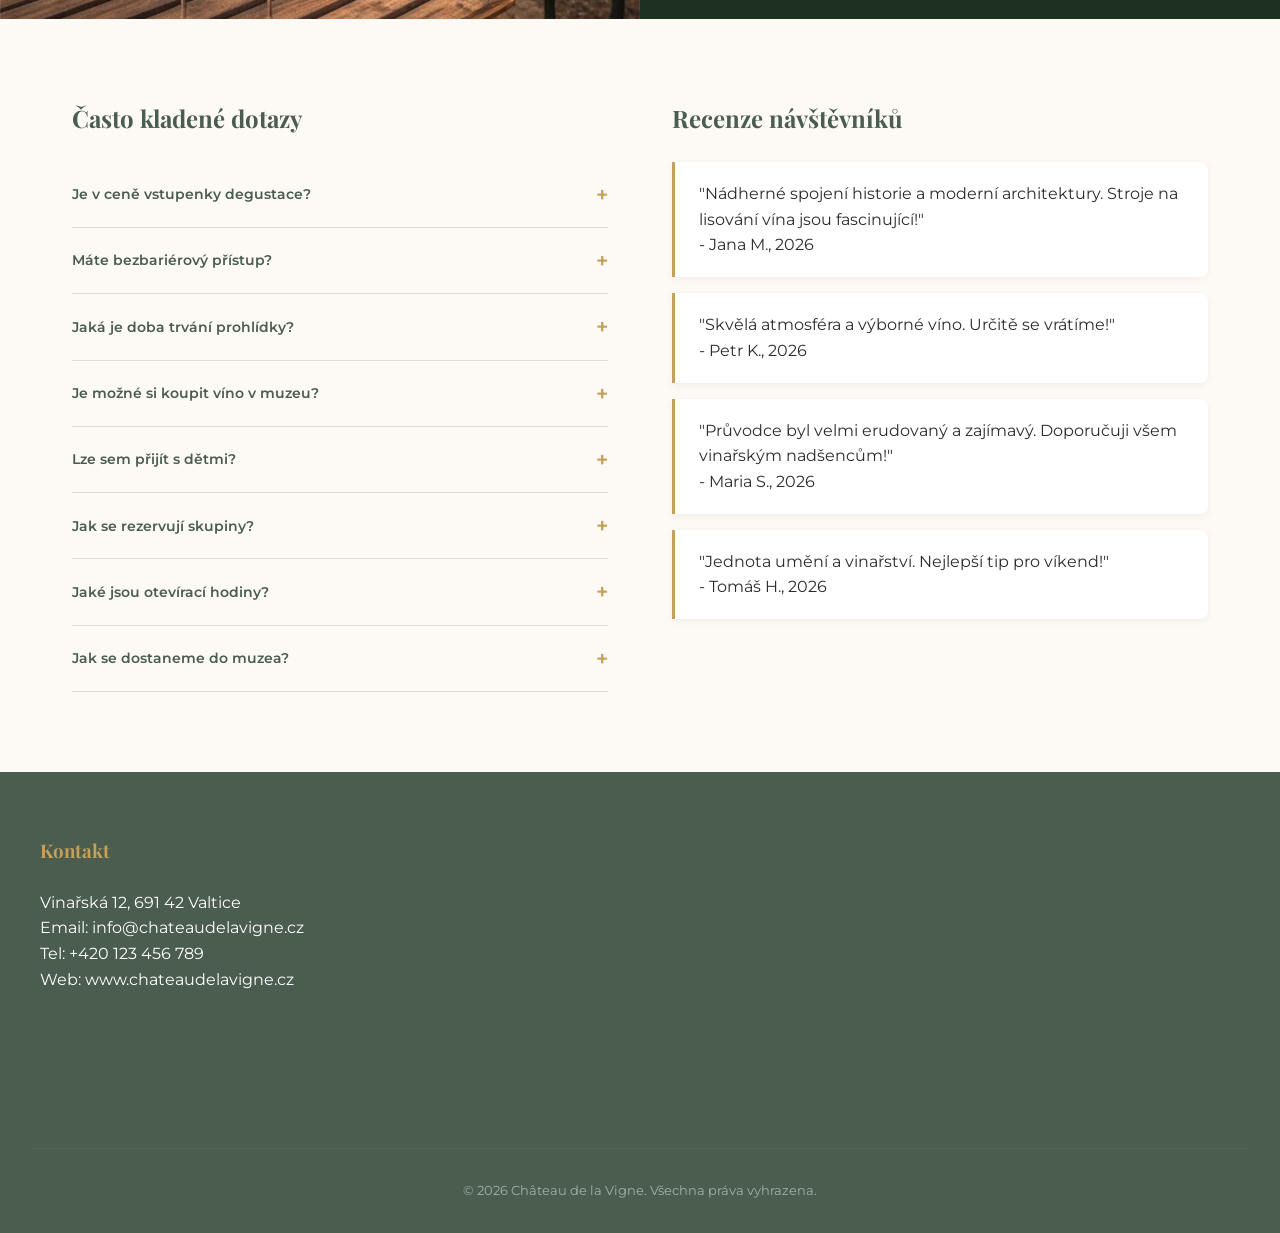
==== commit fa05632f: "Update index.html" ====
--- a/index.html
+++ b/index.html
@@ -98,6 +98,7 @@
 
 <!-- Rezervace/Vstupenky -->
 <section id="rezervace" class="rezervace">
+    <div class="rezervace-bg" id="rezervace-bg"></div>
     <div class="rezervace-panel">
         <h2>Rezervace vstupenek</h2>
         <div class="rezervace-form">
@@ -116,7 +117,6 @@
             </form>
         </div>
     </div>
-    <div class="rezervace-bg" id="rezervace-bg"></div>
 </section>
 
 <!-- FAQ & Recenze -->
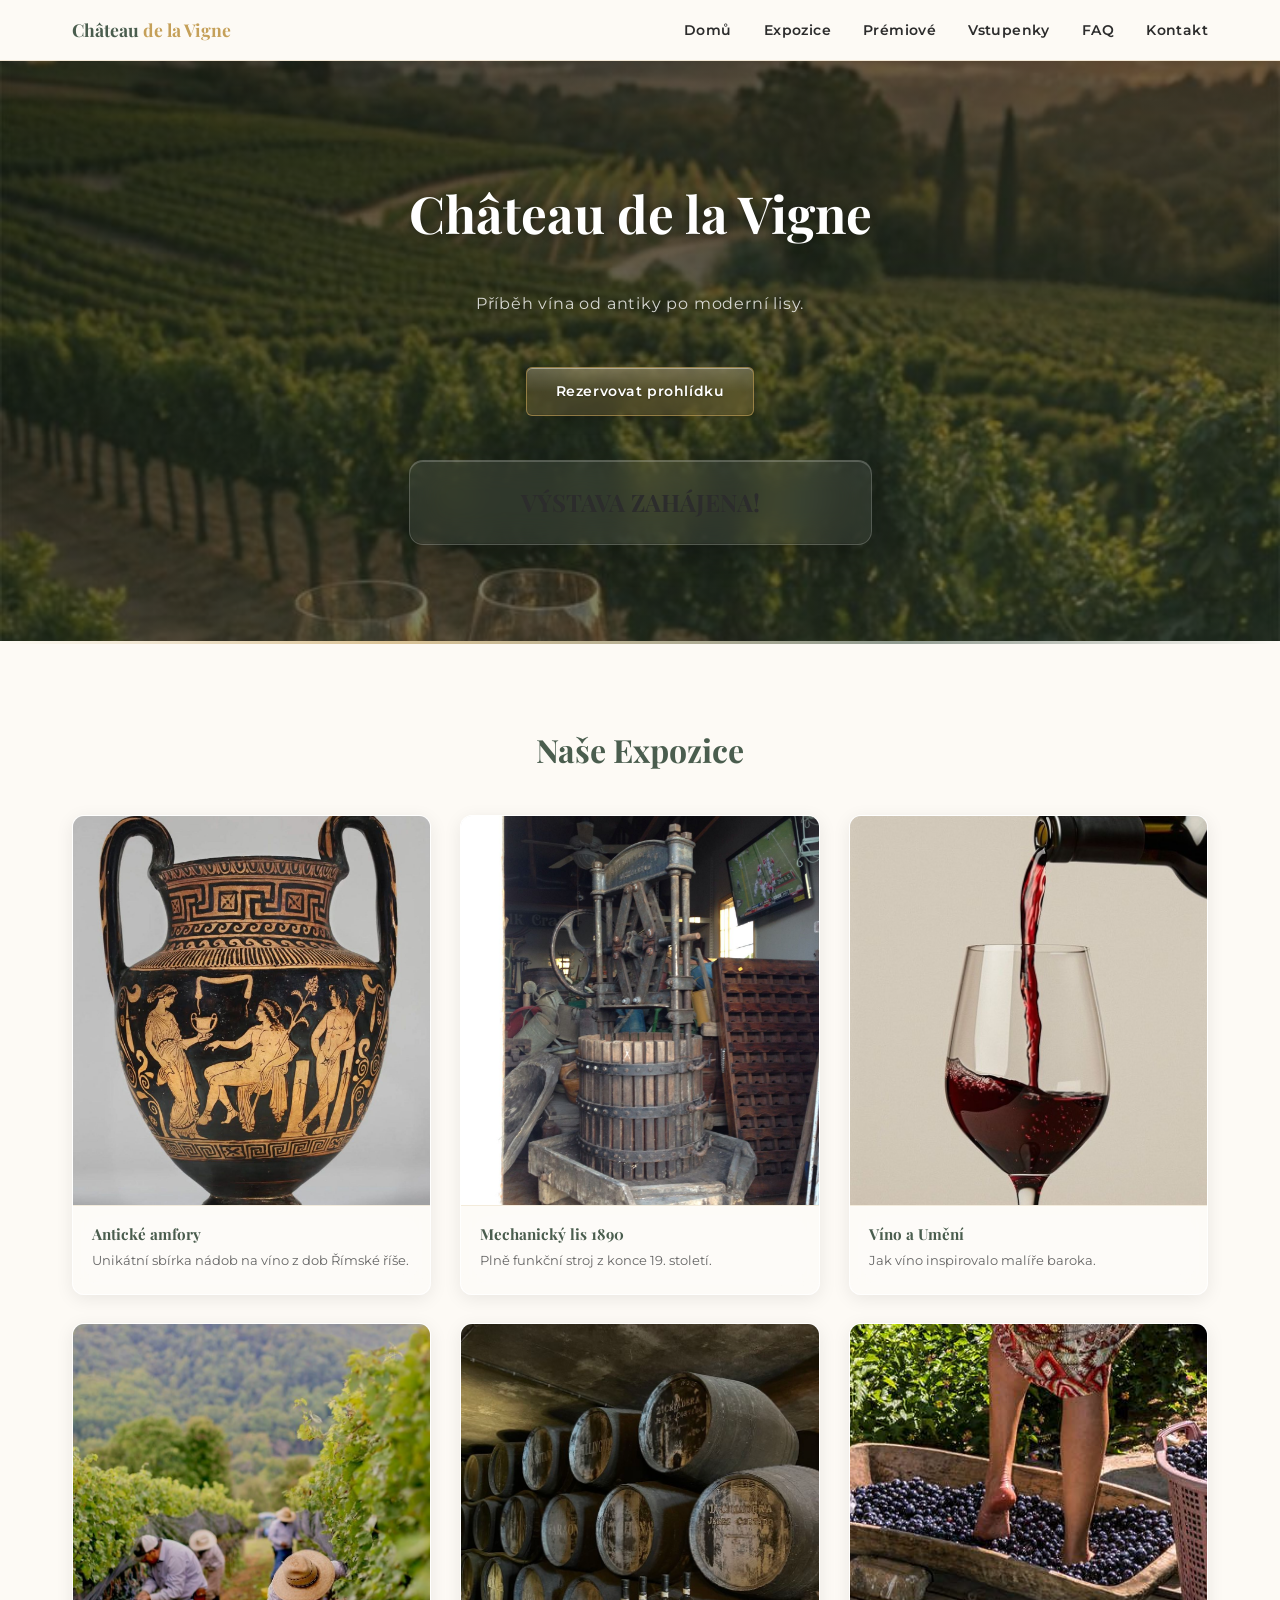
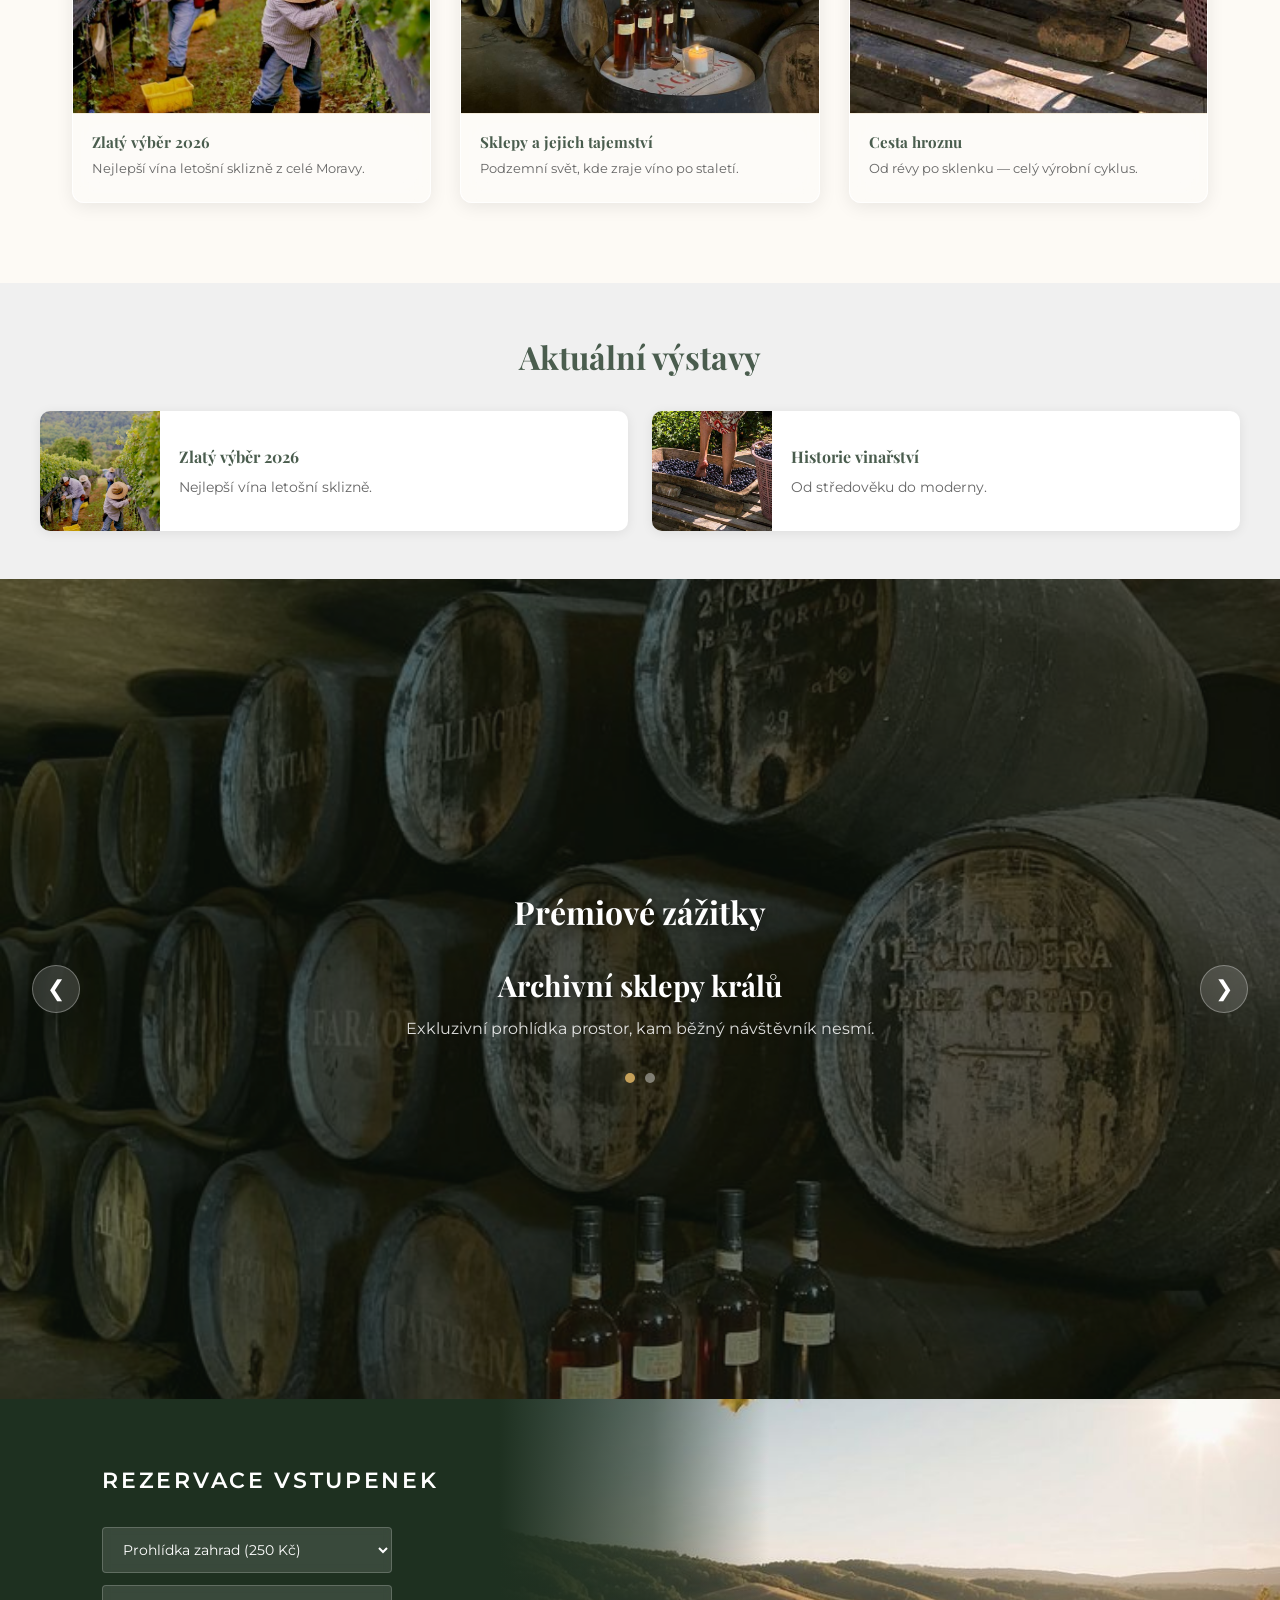
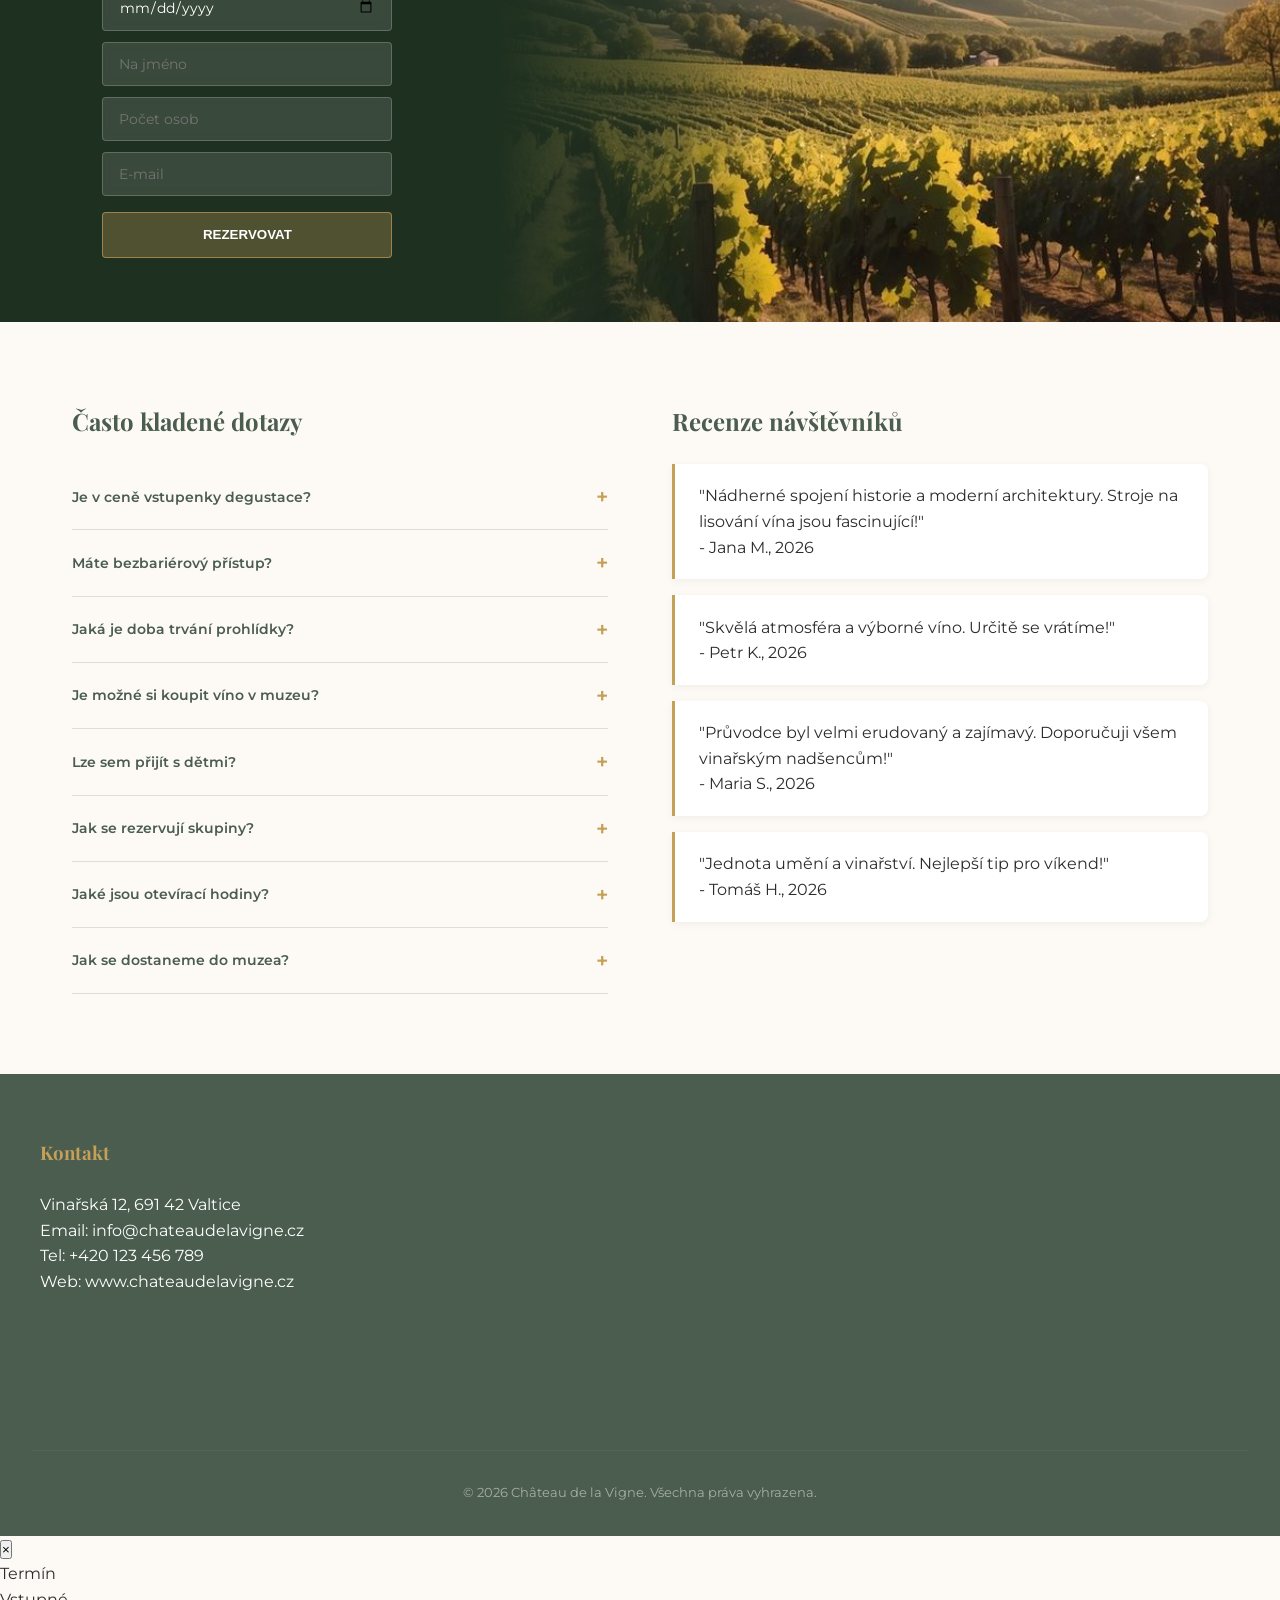
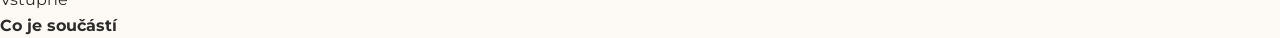
==== commit 5001b0e3: "Add expo detail modal to index.html" ====
--- a/index.html
+++ b/index.html
@@ -194,6 +194,33 @@
     <p class="copy">&copy; 2026 Château de la Vigne. Všechna práva vyhrazena.</p>
 </footer>
 
-<script src="script.js?v=9"></script>
+<!-- Expo detail modal -->
+<div id="expo-modal-overlay">
+    <div class="expo-modal">
+        <button class="expo-modal-close">&times;</button>
+        <div class="expo-modal-img"></div>
+        <div class="expo-modal-body">
+            <span class="expo-modal-tag"></span>
+            <h2 class="expo-modal-title"></h2>
+            <div class="expo-modal-meta">
+                <div class="expo-meta-item">
+                    <span class="meta-label">Termín</span>
+                    <span class="meta-value expo-modal-dates"></span>
+                </div>
+                <div class="expo-meta-item">
+                    <span class="meta-label">Vstupné</span>
+                    <span class="meta-value expo-modal-price"></span>
+                </div>
+            </div>
+            <p class="expo-modal-desc"></p>
+            <div class="expo-modal-includes">
+                <h4>Co je součástí</h4>
+                <ul></ul>
+            </div>
+        </div>
+    </div>
+</div>
+
+<script src="script.js?v=10"></script>
 </body>
 </html>
--- a/style.css
+++ b/style.css
@@ -420,13 +420,13 @@
 /* ===== CAROUSEL / PRÉMIOVÉ ===== */
 .premiumne-vystavy {
     position: relative;
-    min-height: 500px;
+    min-height: 820px;
     overflow: hidden;
     display: flex;
     flex-direction: column;
     align-items: center;
     justify-content: center;
-    padding: 4rem 2rem;
+    padding: 5rem 2rem;
 }
 
 .carousel {
@@ -551,19 +551,36 @@
 
 /* ===== REZERVACE ===== */
 .rezervace {
-    display: grid;
-    grid-template-columns: 1fr 1fr;
+    position: relative;
     min-height: 520px;
     overflow: hidden;
 }
 
-/* Levý panel — tmavý s formulářem */
+/* Obrázek pokrývá celou sekci na pozadí */
+.rezervace-bg {
+    position: absolute;
+    inset: 0;
+    background: url('widewine.jpg') center/cover no-repeat;
+    z-index: 0;
+}
+
+/* Překryv — gradient zleva plná barva → doprava průhledná */
 .rezervace-panel {
-    background: #1e3020;
-    padding: 4rem 3rem;
+    position: relative;
+    z-index: 1;
+    width: 60%;
+    min-height: 520px;
+    padding: 4rem 4rem 4rem 8%;
     display: flex;
     flex-direction: column;
     justify-content: center;
+    align-items: flex-start;
+    background: linear-gradient(to right,
+        #1e3020 0%,
+        #1e3020 65%,
+        rgba(30,48,32,0.6) 85%,
+        transparent 100%
+    );
 }
 
 .rezervace-panel h2 {
@@ -574,17 +591,19 @@
     margin-bottom: 1.8rem;
     font-family: 'Montserrat', sans-serif;
     font-weight: 600;
+    text-align: center;
 }
 
 .rezervace-form form {
     display: flex;
     flex-direction: column;
-    gap: 0.8rem;
+    gap: 0.7rem;
+    max-width: 360px;
 }
 
 .rezervace-form input,
 .rezervace-form select {
-    padding: 0.8rem 1rem;
+    padding: 0.75rem 1rem;
     border: 1px solid rgba(255,255,255,0.2);
     border-radius: 4px;
     font-size: 0.88rem;
@@ -592,6 +611,7 @@
     background: rgba(255,255,255,0.12);
     color: white;
     backdrop-filter: blur(4px);
+    width: 100%;
 }
 
 .rezervace-form select option {
@@ -600,37 +620,26 @@
 }
 
 .btn-reserve {
-    margin-top: 0.4rem;
-    background: rgba(197,160,89,0.25);
+    margin-top: 0.3rem;
+    background: rgba(197,160,89,0.3);
     color: white;
     padding: 0.9rem;
-    border: 1px solid rgba(197,160,89,0.6);
+    border: 1px solid rgba(197,160,89,0.65);
     border-radius: 4px;
     font-weight: 600;
     text-transform: uppercase;
     cursor: pointer;
     transition: background 0.25s;
+    width: 100%;
 }
 
 .btn-reserve:hover {
-    background: rgba(197,160,89,0.45);
-}
-
-/* Pravý panel — obrázek na pozadí */
-.rezervace-bg {
-    background: var(--primary) center/cover no-repeat;
-    min-height: 300px;
-}
-
-/* Skryje starý overlay — není potřeba */
-.rezervace-overlay {
-    display: none;
-}
-
-/* Skryje starý rezervace-inner — nahrazen rezervace-panel */
-.rezervace-inner {
-    display: none;
-}
+    background: rgba(197,160,89,0.5);
+}
+
+/* Skryje starý overlay a inner */
+.rezervace-overlay { display: none; }
+.rezervace-inner    { display: none; }
 
 /* ===== FAQ & RECENZE ===== */
 .info-section {
@@ -891,17 +900,20 @@
     }
 
     /* REZERVACE */
-    .rezervace {
-        grid-template-columns: 1fr;
-    }
-
-    .rezervace-bg {
-        min-height: 200px;
-        order: -1;
-    }
-
     .rezervace-panel {
+        width: 100%;
+        min-height: auto;
         padding: 2.5rem 1.2rem;
+        background: linear-gradient(to bottom,
+            #1e3020 0%,
+            #1e3020 75%,
+            rgba(30,48,32,0.7) 90%,
+            transparent 100%
+        );
+    }
+
+    .rezervace-form form {
+        max-width: 100%;
     }
 
     /* FAQ & FOOTER */
